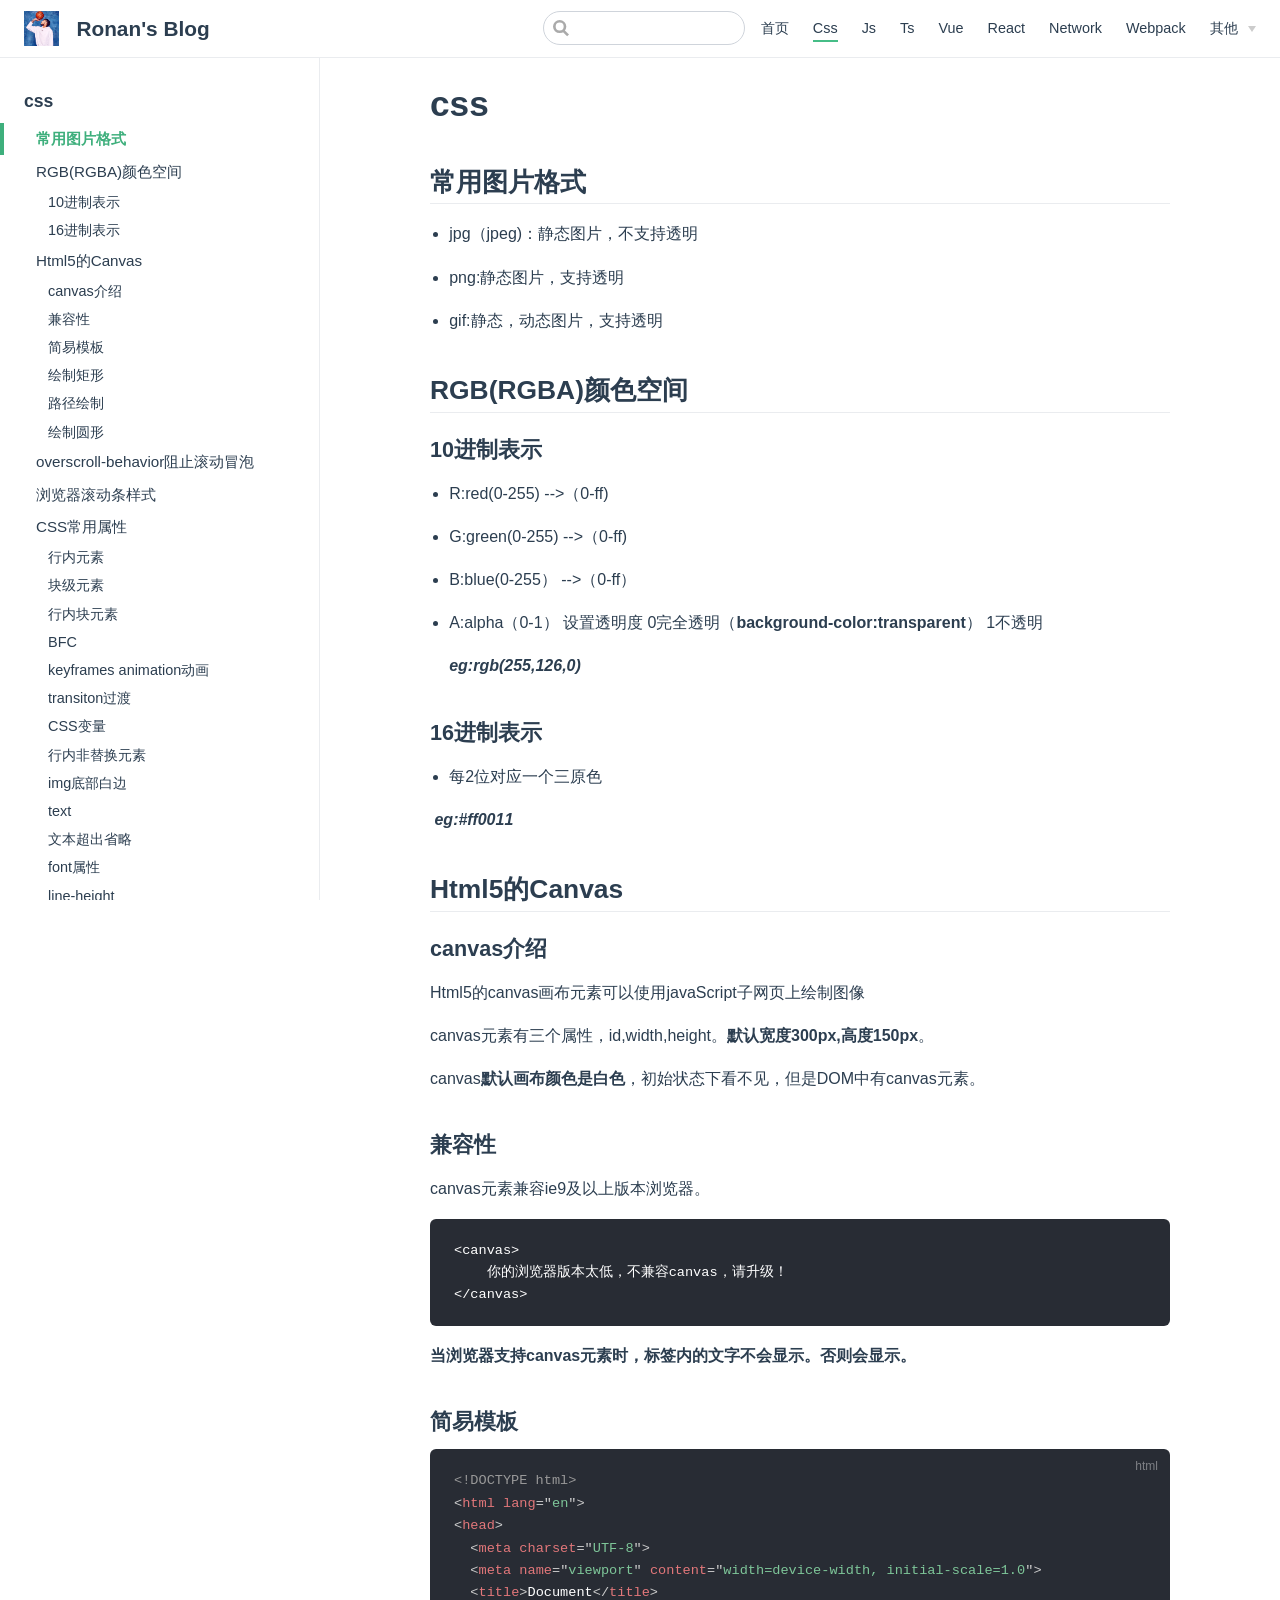
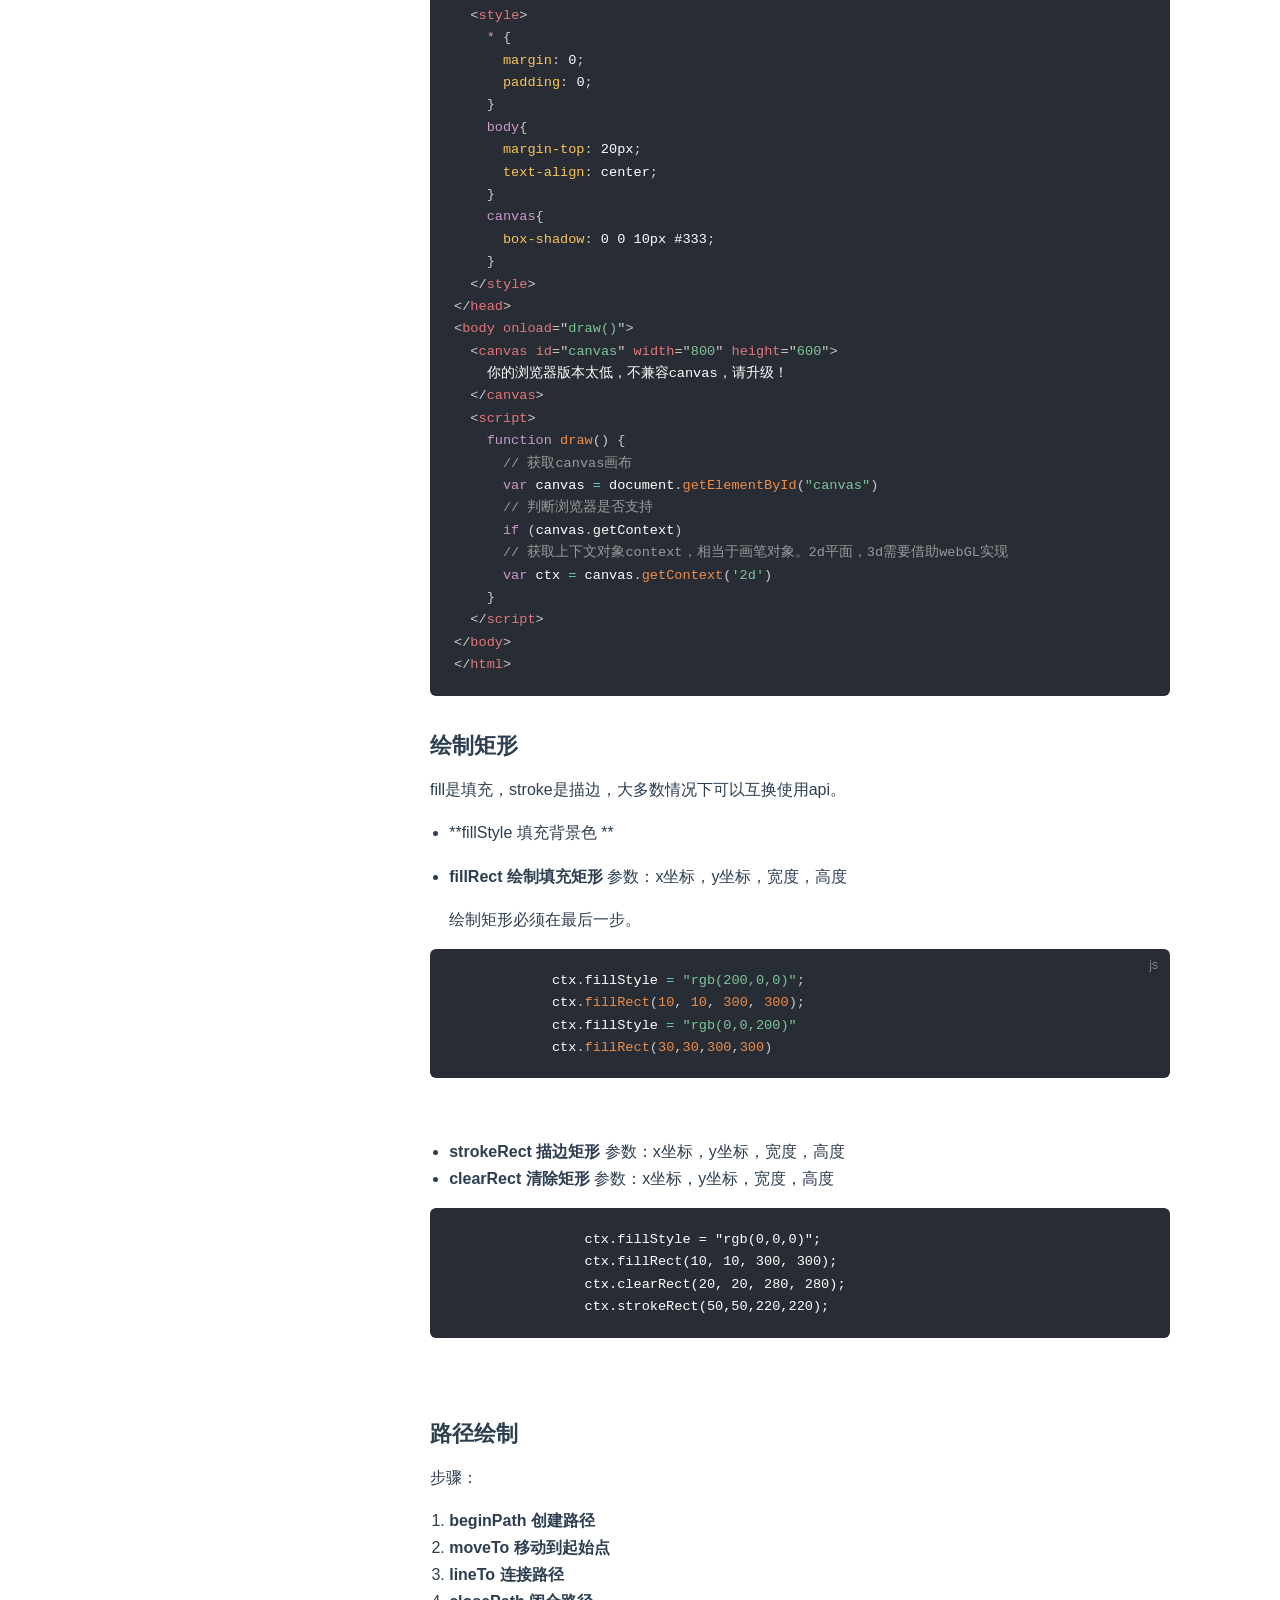
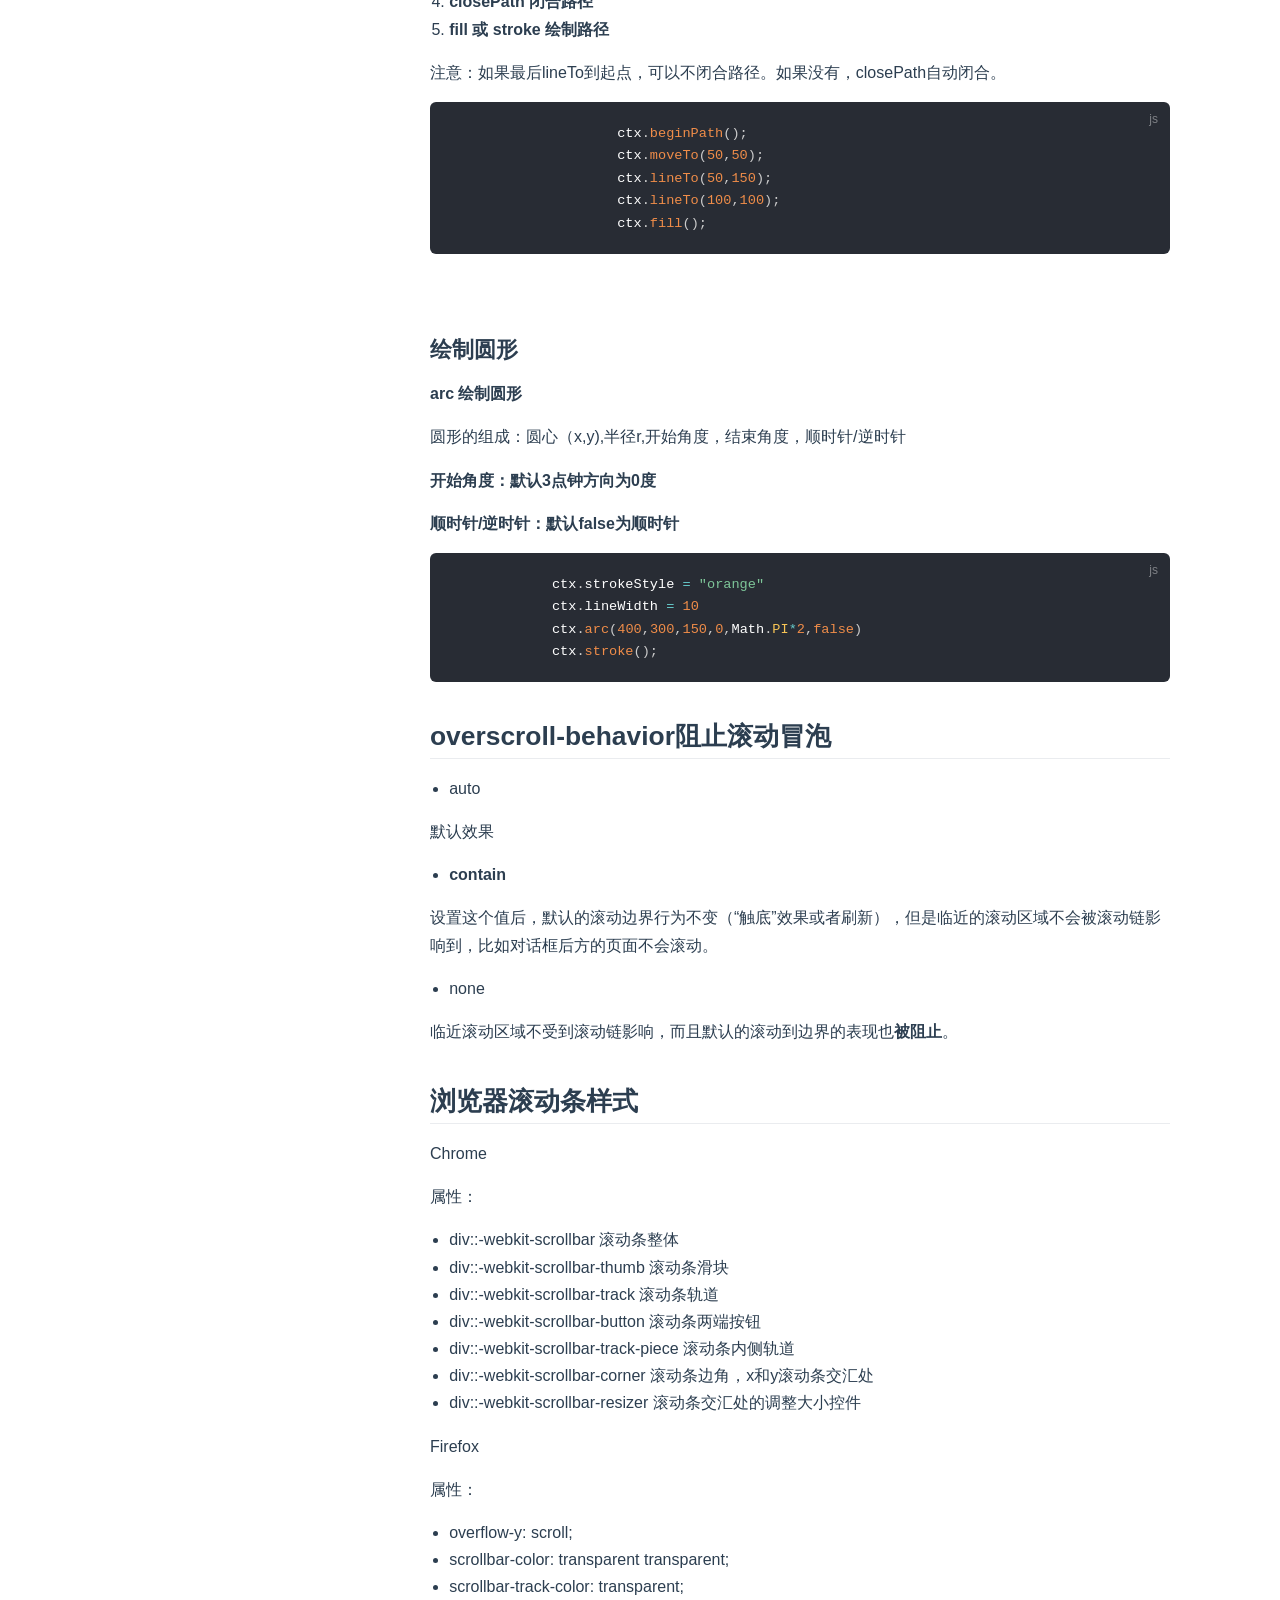
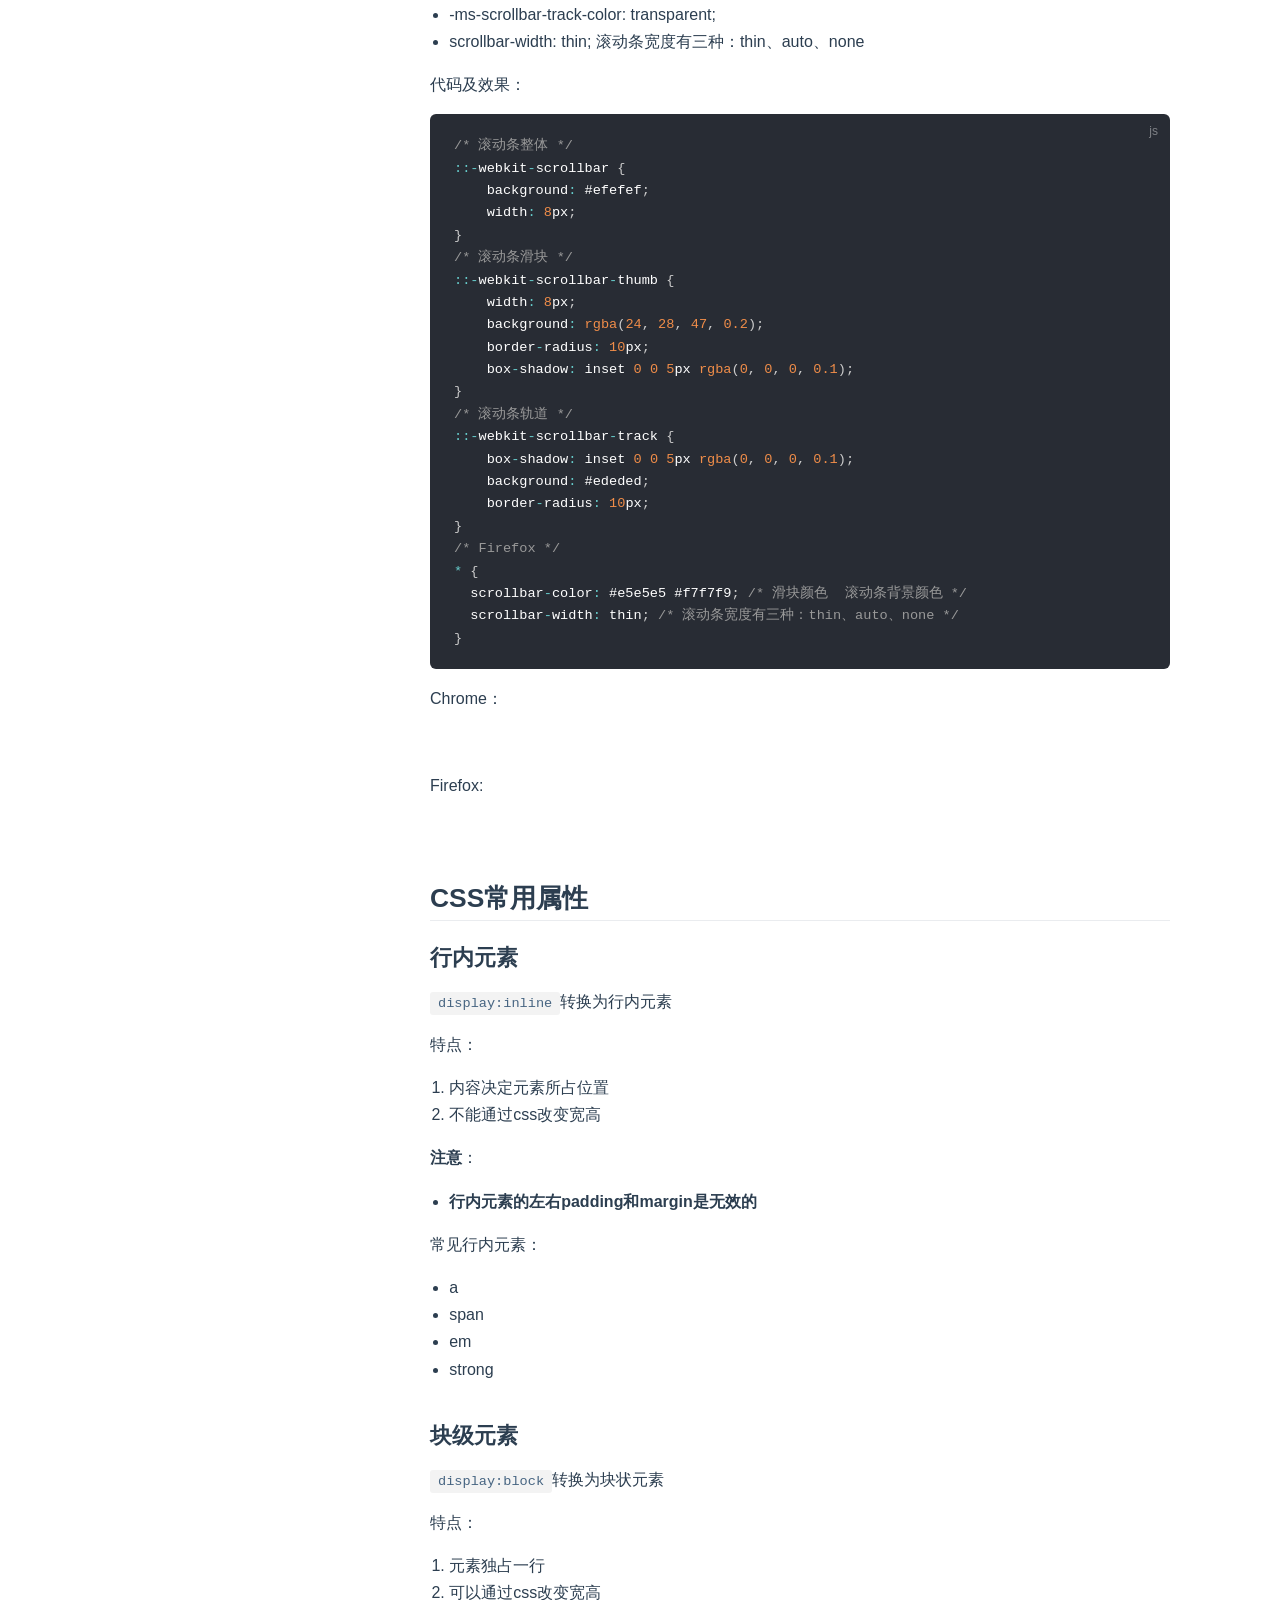
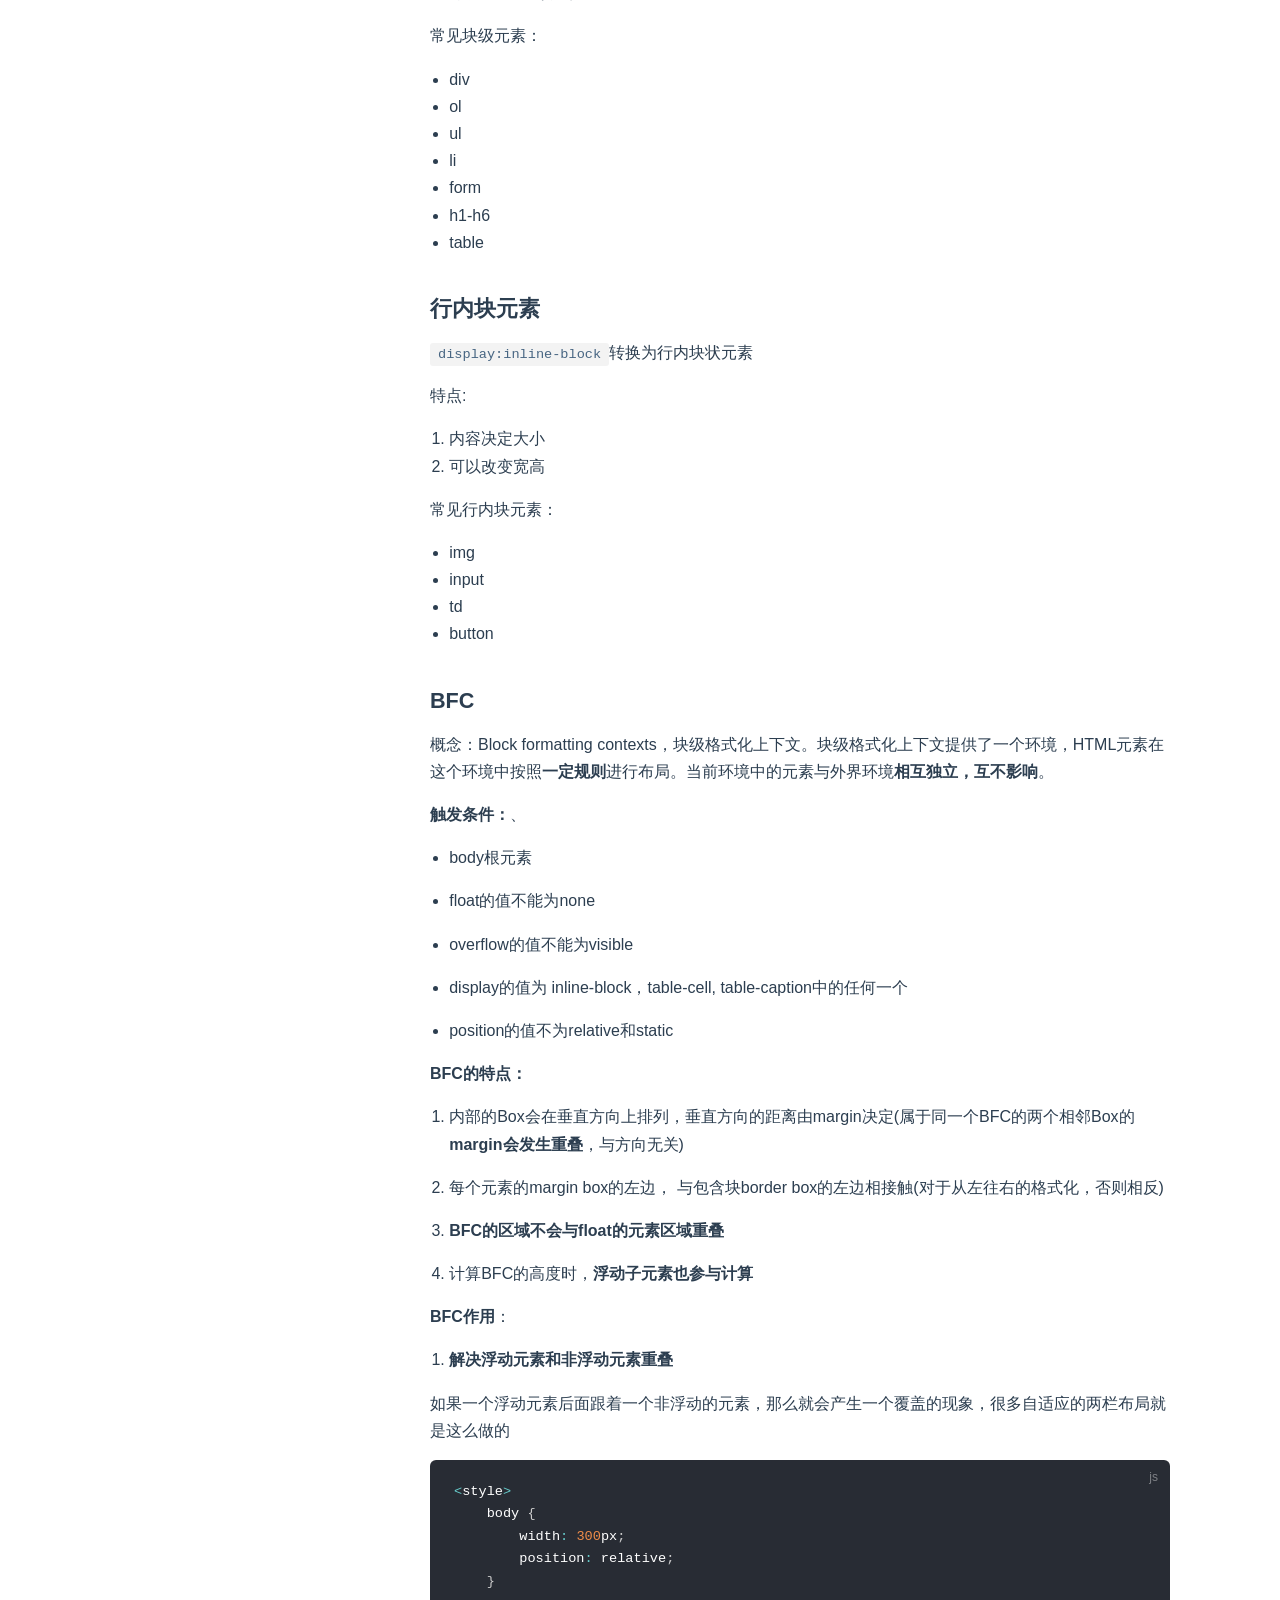
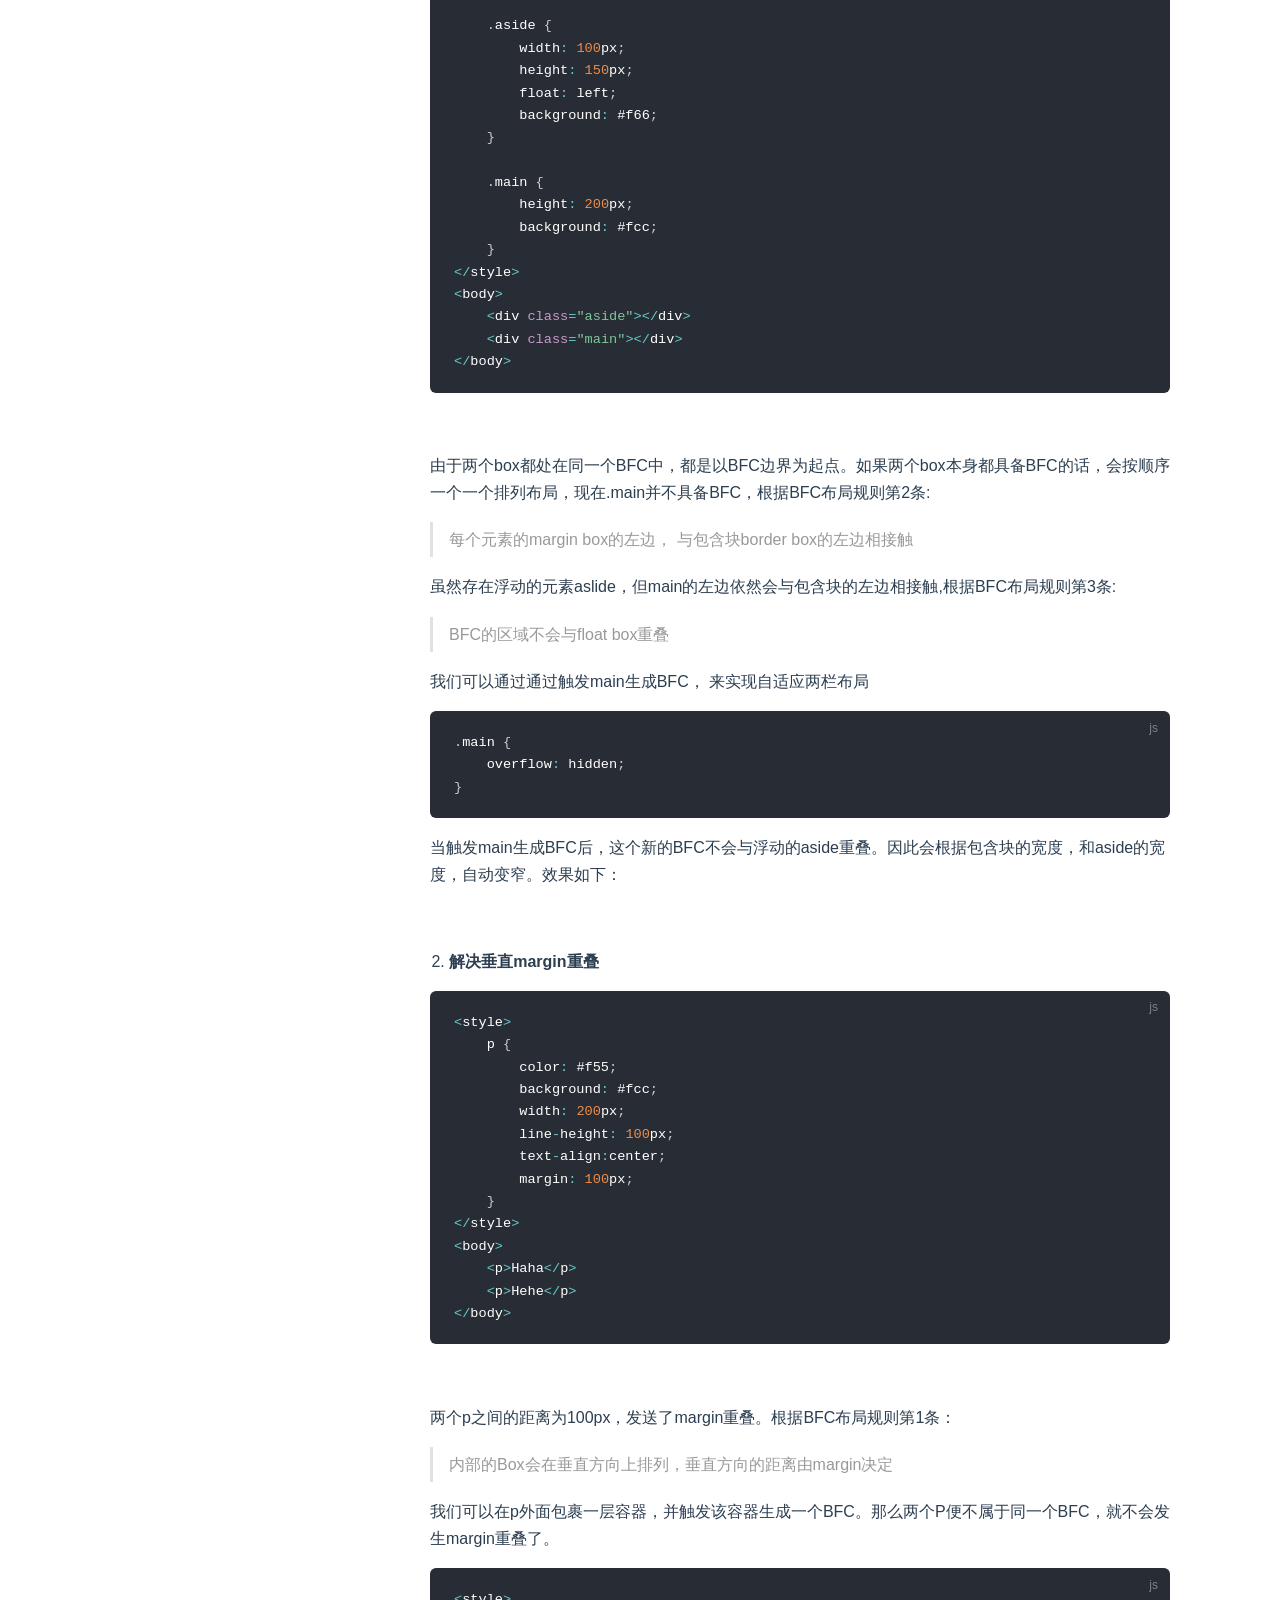
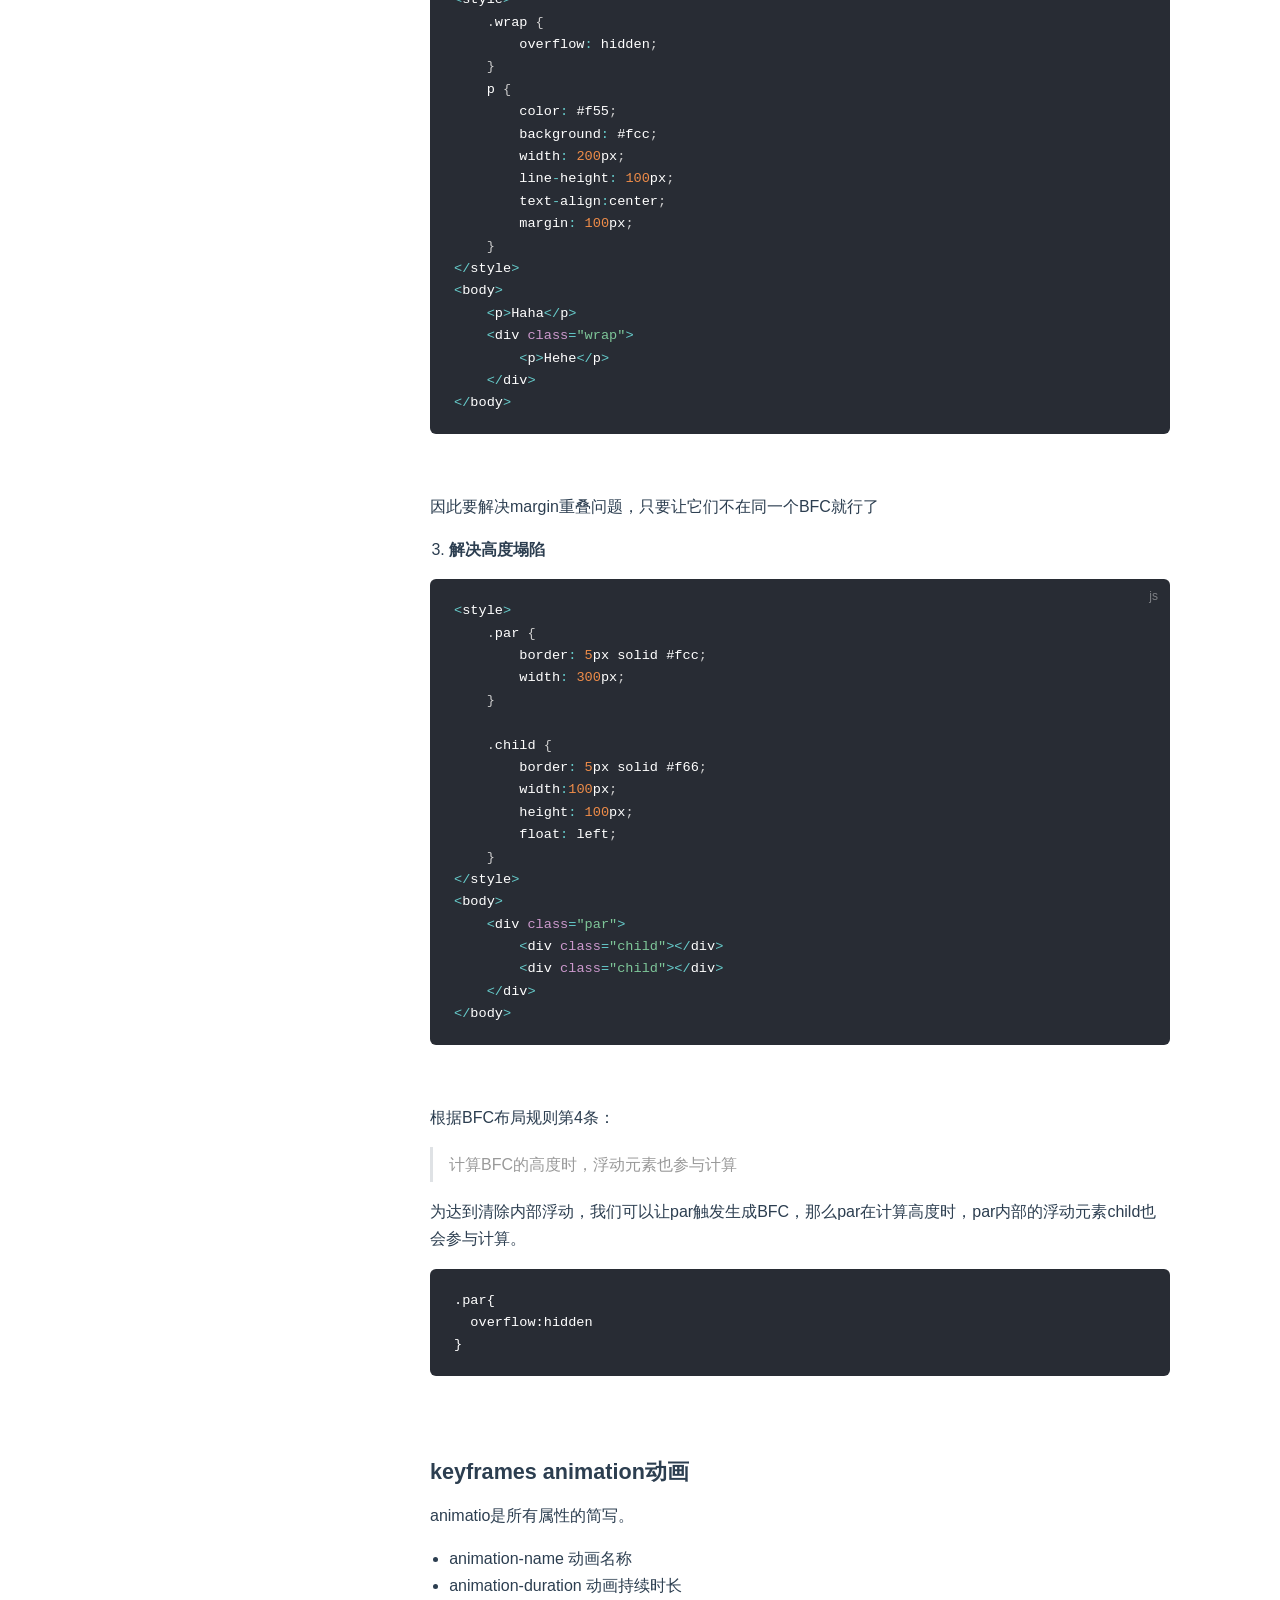
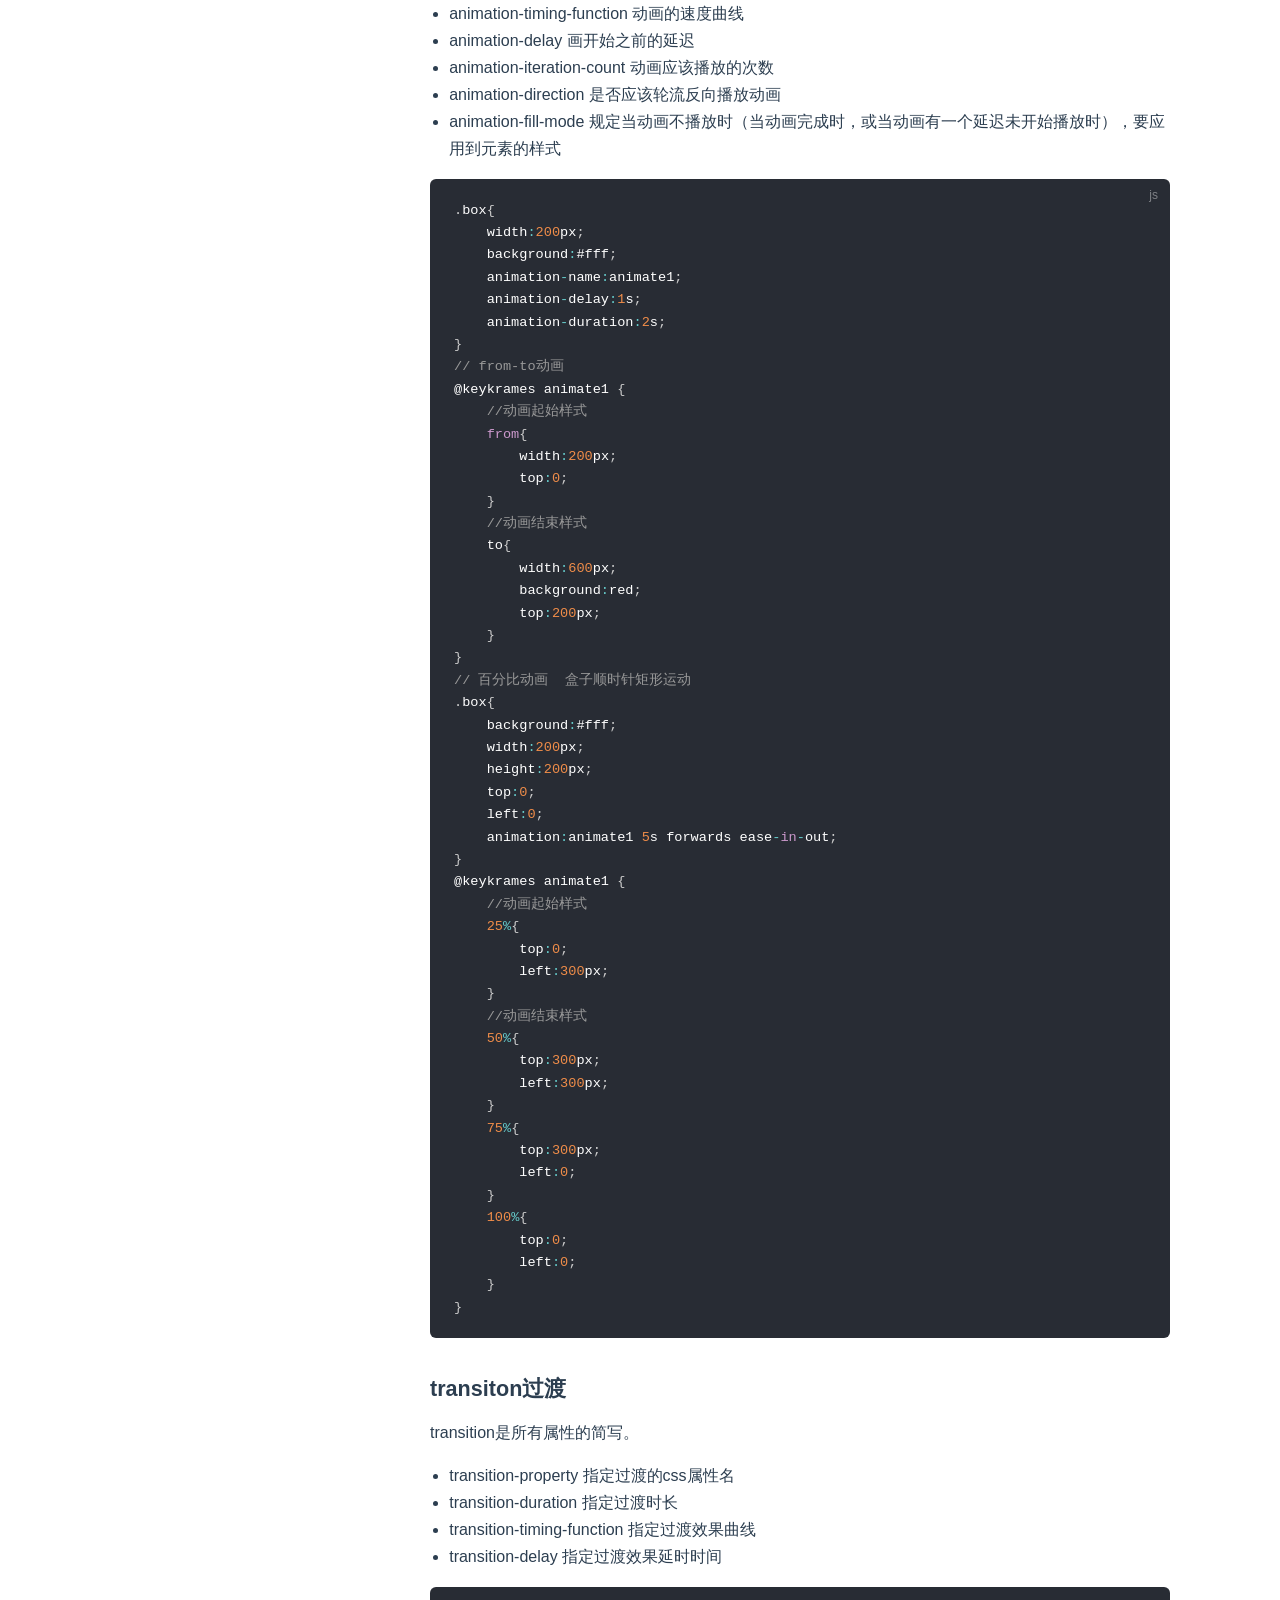
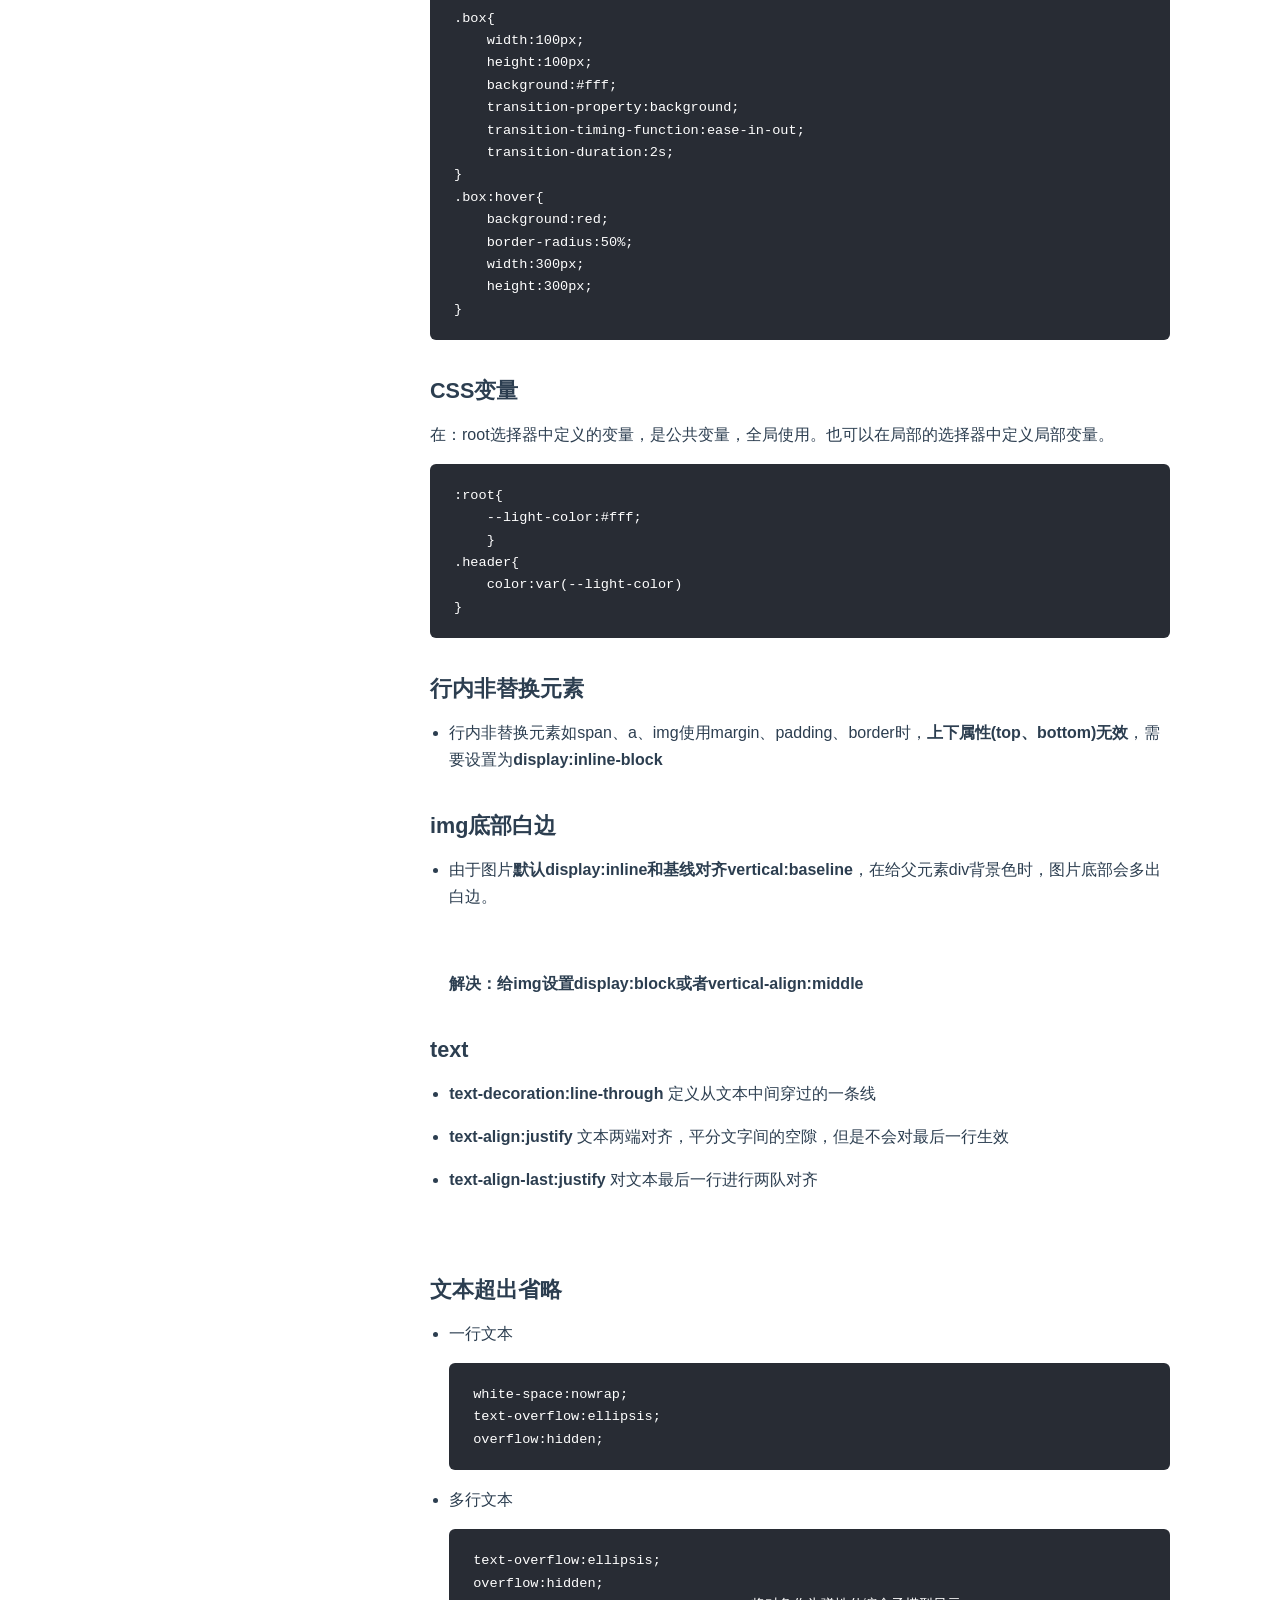
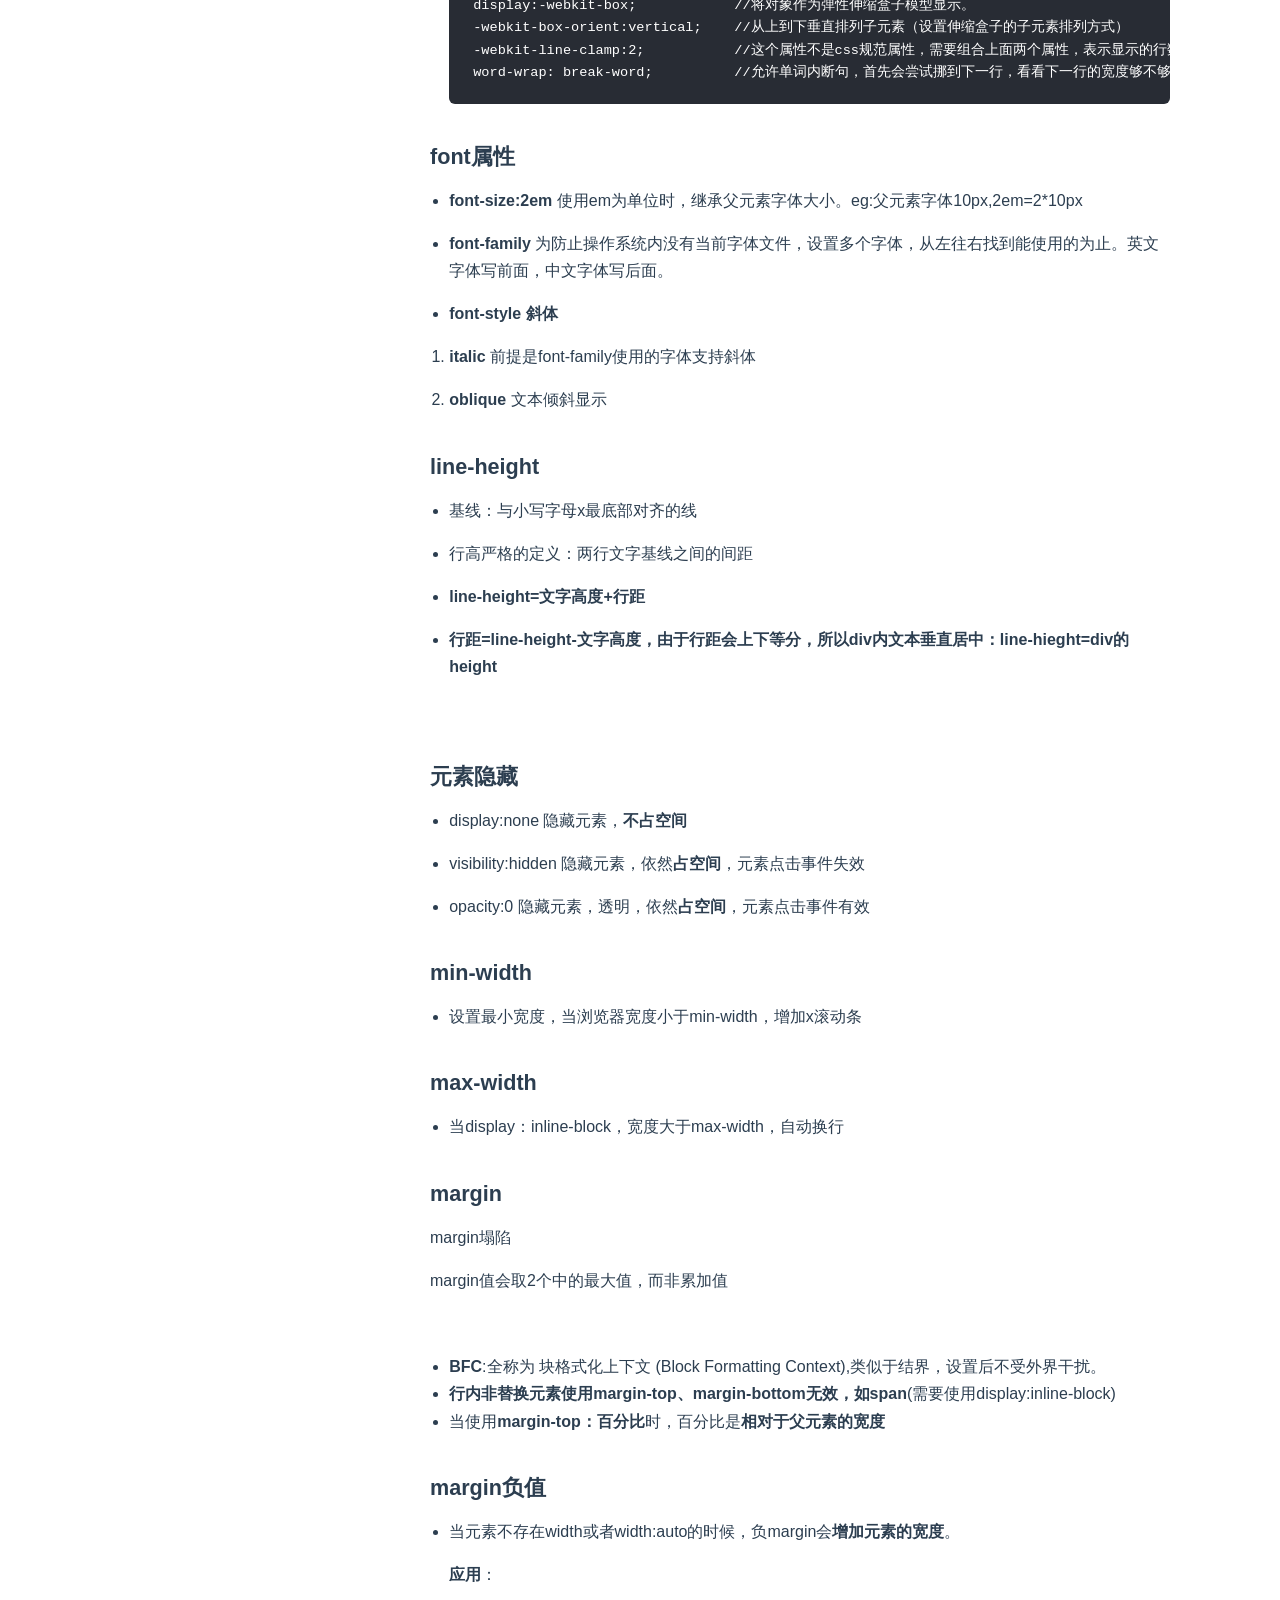
==== Css/index.html @ 51b01c8b "deploy" ====
<!DOCTYPE html>
<html lang="en-US">
  <head>
    <meta charset="utf-8">
    <meta name="viewport" content="width=device-width,initial-scale=1">
    <title>css | Ronan&#39;s Blog</title>
    <meta name="generator" content="VuePress 1.5.2">
    <link rel="icon" href="/avatar.jpg">
    <meta name="description" content="">
    <link rel="preload" href="/assets/css/0.styles.a8180985.css" as="style"><link rel="preload" href="/assets/js/app.61e04154.js" as="script"><link rel="preload" href="/assets/js/2.c0ca23a3.js" as="script"><link rel="preload" href="/assets/js/5.bf45e4a1.js" as="script"><link rel="prefetch" href="/assets/js/10.abaa7297.js"><link rel="prefetch" href="/assets/js/11.dd31f22d.js"><link rel="prefetch" href="/assets/js/12.03a104dc.js"><link rel="prefetch" href="/assets/js/13.3b860361.js"><link rel="prefetch" href="/assets/js/14.fcea7c2c.js"><link rel="prefetch" href="/assets/js/15.51737c03.js"><link rel="prefetch" href="/assets/js/16.ee637a3b.js"><link rel="prefetch" href="/assets/js/3.476a41df.js"><link rel="prefetch" href="/assets/js/4.3ad5e0e9.js"><link rel="prefetch" href="/assets/js/6.fd3f259b.js"><link rel="prefetch" href="/assets/js/7.fe137c3b.js"><link rel="prefetch" href="/assets/js/8.6c9aad32.js"><link rel="prefetch" href="/assets/js/9.7fed79a0.js">
    <link rel="stylesheet" href="/assets/css/0.styles.a8180985.css">
  </head>
  <body>
    <div id="app" data-server-rendered="true"><div class="theme-container"><header class="navbar"><div class="sidebar-button"><svg xmlns="http://www.w3.org/2000/svg" aria-hidden="true" role="img" viewBox="0 0 448 512" class="icon"><path fill="currentColor" d="M436 124H12c-6.627 0-12-5.373-12-12V80c0-6.627 5.373-12 12-12h424c6.627 0 12 5.373 12 12v32c0 6.627-5.373 12-12 12zm0 160H12c-6.627 0-12-5.373-12-12v-32c0-6.627 5.373-12 12-12h424c6.627 0 12 5.373 12 12v32c0 6.627-5.373 12-12 12zm0 160H12c-6.627 0-12-5.373-12-12v-32c0-6.627 5.373-12 12-12h424c6.627 0 12 5.373 12 12v32c0 6.627-5.373 12-12 12z"></path></svg></div> <a href="/" class="home-link router-link-active"><img src="/avatar.jpg" alt="Ronan's Blog" class="logo"> <span class="site-name can-hide">Ronan's Blog</span></a> <div class="links"><div class="search-box"><input aria-label="Search" autocomplete="off" spellcheck="false" value=""> <!----></div> <nav class="nav-links can-hide"><div class="nav-item"><a href="/" class="nav-link">
  首页
</a></div><div class="nav-item"><a href="/Css/" aria-current="page" class="nav-link router-link-exact-active router-link-active">
  Css
</a></div><div class="nav-item"><a href="/Js/" class="nav-link">
  Js
</a></div><div class="nav-item"><a href="/Ts/" class="nav-link">
  Ts
</a></div><div class="nav-item"><a href="/Vue/" class="nav-link">
  Vue
</a></div><div class="nav-item"><a href="/React/" class="nav-link">
  React
</a></div><div class="nav-item"><a href="/Network/" class="nav-link">
  Network
</a></div><div class="nav-item"><a href="/Webpack/" class="nav-link">
  Webpack
</a></div><div class="nav-item"><div class="dropdown-wrapper"><button type="button" aria-label="其他" class="dropdown-title"><span class="title">其他</span> <span class="arrow right"></span></button> <ul class="nav-dropdown" style="display:none;"><li class="dropdown-item"><!----> <a href="/Others/Git/" class="nav-link">
  Git
</a></li><li class="dropdown-item"><!----> <a href="/Others/Nginx/" class="nav-link">
  Nginx
</a></li><li class="dropdown-item"><!----> <a href="/Others/Algorithm/" class="nav-link">
  算法
</a></li><li class="dropdown-item"><!----> <a href="/Others/粤语/" class="nav-link">
  粤语
</a></li></ul></div></div> <!----></nav></div></header> <div class="sidebar-mask"></div> <aside class="sidebar"><nav class="nav-links"><div class="nav-item"><a href="/" class="nav-link">
  首页
</a></div><div class="nav-item"><a href="/Css/" aria-current="page" class="nav-link router-link-exact-active router-link-active">
  Css
</a></div><div class="nav-item"><a href="/Js/" class="nav-link">
  Js
</a></div><div class="nav-item"><a href="/Ts/" class="nav-link">
  Ts
</a></div><div class="nav-item"><a href="/Vue/" class="nav-link">
  Vue
</a></div><div class="nav-item"><a href="/React/" class="nav-link">
  React
</a></div><div class="nav-item"><a href="/Network/" class="nav-link">
  Network
</a></div><div class="nav-item"><a href="/Webpack/" class="nav-link">
  Webpack
</a></div><div class="nav-item"><div class="dropdown-wrapper"><button type="button" aria-label="其他" class="dropdown-title"><span class="title">其他</span> <span class="arrow right"></span></button> <ul class="nav-dropdown" style="display:none;"><li class="dropdown-item"><!----> <a href="/Others/Git/" class="nav-link">
  Git
</a></li><li class="dropdown-item"><!----> <a href="/Others/Nginx/" class="nav-link">
  Nginx
</a></li><li class="dropdown-item"><!----> <a href="/Others/Algorithm/" class="nav-link">
  算法
</a></li><li class="dropdown-item"><!----> <a href="/Others/粤语/" class="nav-link">
  粤语
</a></li></ul></div></div> <!----></nav>  <ul class="sidebar-links"><li><section class="sidebar-group depth-0"><p class="sidebar-heading open"><span>css</span> <!----></p> <ul class="sidebar-links sidebar-group-items"><li><a href="/Css/#常用图片格式" class="sidebar-link">常用图片格式</a><ul class="sidebar-sub-headers"></ul></li><li><a href="/Css/#rgb-rgba-颜色空间" class="sidebar-link">RGB(RGBA)颜色空间</a><ul class="sidebar-sub-headers"><li class="sidebar-sub-header"><a href="/Css/#_10进制表示" class="sidebar-link">10进制表示</a></li><li class="sidebar-sub-header"><a href="/Css/#_16进制表示" class="sidebar-link">16进制表示</a></li></ul></li><li><a href="/Css/#html5的canvas" class="sidebar-link">Html5的Canvas</a><ul class="sidebar-sub-headers"><li class="sidebar-sub-header"><a href="/Css/#canvas介绍" class="sidebar-link">canvas介绍</a></li><li class="sidebar-sub-header"><a href="/Css/#兼容性" class="sidebar-link">兼容性</a></li><li class="sidebar-sub-header"><a href="/Css/#简易模板" class="sidebar-link">简易模板</a></li><li class="sidebar-sub-header"><a href="/Css/#绘制矩形" class="sidebar-link">绘制矩形</a></li><li class="sidebar-sub-header"><a href="/Css/#路径绘制" class="sidebar-link">路径绘制</a></li><li class="sidebar-sub-header"><a href="/Css/#绘制圆形" class="sidebar-link">绘制圆形</a></li></ul></li><li><a href="/Css/#overscroll-behavior阻止滚动冒泡" class="sidebar-link">overscroll-behavior阻止滚动冒泡</a><ul class="sidebar-sub-headers"></ul></li><li><a href="/Css/#浏览器滚动条样式" class="sidebar-link">浏览器滚动条样式</a><ul class="sidebar-sub-headers"></ul></li><li><a href="/Css/#css常用属性" class="sidebar-link">CSS常用属性</a><ul class="sidebar-sub-headers"><li class="sidebar-sub-header"><a href="/Css/#行内元素" class="sidebar-link">行内元素</a></li><li class="sidebar-sub-header"><a href="/Css/#块级元素" class="sidebar-link">块级元素</a></li><li class="sidebar-sub-header"><a href="/Css/#行内块元素" class="sidebar-link">行内块元素</a></li><li class="sidebar-sub-header"><a href="/Css/#bfc" class="sidebar-link">BFC</a></li><li class="sidebar-sub-header"><a href="/Css/#keyframes-animation动画" class="sidebar-link">keyframes animation动画</a></li><li class="sidebar-sub-header"><a href="/Css/#transiton过渡" class="sidebar-link">transiton过渡</a></li><li class="sidebar-sub-header"><a href="/Css/#css变量" class="sidebar-link">CSS变量</a></li><li class="sidebar-sub-header"><a href="/Css/#行内非替换元素" class="sidebar-link">行内非替换元素</a></li><li class="sidebar-sub-header"><a href="/Css/#img底部白边" class="sidebar-link">img底部白边</a></li><li class="sidebar-sub-header"><a href="/Css/#text" class="sidebar-link">text</a></li><li class="sidebar-sub-header"><a href="/Css/#文本超出省略" class="sidebar-link">文本超出省略</a></li><li class="sidebar-sub-header"><a href="/Css/#font属性" class="sidebar-link">font属性</a></li><li class="sidebar-sub-header"><a href="/Css/#line-height" class="sidebar-link">line-height</a></li><li class="sidebar-sub-header"><a href="/Css/#元素隐藏" class="sidebar-link">元素隐藏</a></li><li class="sidebar-sub-header"><a href="/Css/#min-width" class="sidebar-link">min-width</a></li><li class="sidebar-sub-header"><a href="/Css/#max-width" class="sidebar-link">max-width</a></li><li class="sidebar-sub-header"><a href="/Css/#margin" class="sidebar-link">margin</a></li><li class="sidebar-sub-header"><a href="/Css/#margin负值" class="sidebar-link">margin负值</a></li><li class="sidebar-sub-header"><a href="/Css/#padding" class="sidebar-link">padding</a></li><li class="sidebar-sub-header"><a href="/Css/#border" class="sidebar-link">border</a></li><li class="sidebar-sub-header"><a href="/Css/#box-shadow" class="sidebar-link">box-shadow</a></li><li class="sidebar-sub-header"><a href="/Css/#box-sizing" class="sidebar-link">box-sizing</a></li><li class="sidebar-sub-header"><a href="/Css/#居中" class="sidebar-link">居中</a></li><li class="sidebar-sub-header"><a href="/Css/#background" class="sidebar-link">background</a></li><li class="sidebar-sub-header"><a href="/Css/#背景图和图片选择" class="sidebar-link">背景图和图片选择</a></li><li class="sidebar-sub-header"><a href="/Css/#position" class="sidebar-link">position</a></li><li class="sidebar-sub-header"><a href="/Css/#脱离标准流" class="sidebar-link">脱离标准流</a></li><li class="sidebar-sub-header"><a href="/Css/#float" class="sidebar-link">float</a></li><li class="sidebar-sub-header"><a href="/Css/#inline-block布局缺陷" class="sidebar-link">inline-block布局缺陷</a></li><li class="sidebar-sub-header"><a href="/Css/#浮动高度坍塌" class="sidebar-link">浮动高度坍塌</a></li><li class="sidebar-sub-header"><a href="/Css/#transform" class="sidebar-link">transform</a></li><li class="sidebar-sub-header"><a href="/Css/#文本超出省略-2" class="sidebar-link">文本超出省略</a></li><li class="sidebar-sub-header"><a href="/Css/#flex布局" class="sidebar-link">flex布局</a></li><li class="sidebar-sub-header"><a href="/Css/#flex布局中文本超出省略" class="sidebar-link">flex布局中文本超出省略</a></li><li class="sidebar-sub-header"><a href="/Css/#calc函数" class="sidebar-link">calc函数</a></li></ul></li><li><a href="/Css/#伪元素" class="sidebar-link">伪元素</a><ul class="sidebar-sub-headers"></ul></li><li><a href="/Css/#css选择器" class="sidebar-link">CSS选择器</a><ul class="sidebar-sub-headers"><li class="sidebar-sub-header"><a href="/Css/#后代选择器" class="sidebar-link">后代选择器</a></li><li class="sidebar-sub-header"><a href="/Css/#父子选择器" class="sidebar-link">父子选择器</a></li><li class="sidebar-sub-header"><a href="/Css/#相邻兄弟选择器" class="sidebar-link">相邻兄弟选择器</a></li><li class="sidebar-sub-header"><a href="/Css/#全体兄弟选择器" class="sidebar-link">全体兄弟选择器</a></li><li class="sidebar-sub-header"><a href="/Css/#交集选择器" class="sidebar-link">交集选择器</a></li><li class="sidebar-sub-header"><a href="/Css/#并集选择器" class="sidebar-link">并集选择器</a></li><li class="sidebar-sub-header"><a href="/Css/#伪类选择器" class="sidebar-link">伪类选择器</a></li><li class="sidebar-sub-header"><a href="/Css/#选择器优先级" class="sidebar-link">选择器优先级</a></li></ul></li><li><a href="/Css/#emmet语法" class="sidebar-link">Emmet语法</a><ul class="sidebar-sub-headers"><li class="sidebar-sub-header"><a href="/Css/#子元素" class="sidebar-link">子元素</a></li><li class="sidebar-sub-header"><a href="/Css/#兄弟元素" class="sidebar-link">兄弟元素</a></li><li class="sidebar-sub-header"><a href="/Css/#子和兄弟元素结合" class="sidebar-link">子和兄弟元素结合</a></li><li class="sidebar-sub-header"><a href="/Css/#属性-内容-数字" class="sidebar-link">属性 内容 数字</a></li><li class="sidebar-sub-header"><a href="/Css/#css写法" class="sidebar-link">CSS写法</a></li></ul></li><li><a href="/Css/#css预处理" class="sidebar-link">CSS预处理</a><ul class="sidebar-sub-headers"></ul></li><li><a href="/Css/#响应式布局" class="sidebar-link">响应式布局</a><ul class="sidebar-sub-headers"><li class="sidebar-sub-header"><a href="/Css/#移动端适配" class="sidebar-link">移动端适配</a></li></ul></li></ul></section></li></ul> </aside> <main class="page"> <div class="theme-default-content content__default"><h1 id="css"><a href="#css" class="header-anchor">#</a> css</h1> <h2 id="常用图片格式"><a href="#常用图片格式" class="header-anchor">#</a> 常用图片格式</h2> <ul><li><p>jpg（jpeg)：静态图片，不支持透明</p></li> <li><p>png:静态图片，支持透明</p></li> <li><p>gif:静态，动态图片，支持透明</p></li></ul> <h2 id="rgb-rgba-颜色空间"><a href="#rgb-rgba-颜色空间" class="header-anchor">#</a> RGB(RGBA)颜色空间</h2> <h3 id="_10进制表示"><a href="#_10进制表示" class="header-anchor">#</a> 10进制表示</h3> <ul><li><p>R:red(0-255) --&gt;（0-ff)</p></li> <li><p>G:green(0-255) --&gt;（0-ff)</p></li> <li><p>B:blue(0-255） --&gt;（0-ff）</p></li> <li><p>A:alpha（0-1） 设置透明度  0完全透明（<strong>background-color:transparent</strong>） 1不透明</p> <p><em><strong>eg:rgb(255,126,0)</strong></em></p></li></ul> <h3 id="_16进制表示"><a href="#_16进制表示" class="header-anchor">#</a> 16进制表示</h3> <ul><li>每2位对应一个三原色</li></ul> <p>​       <em><strong>eg:#ff0011</strong></em></p> <h2 id="html5的canvas"><a href="#html5的canvas" class="header-anchor">#</a> Html5的Canvas</h2> <h3 id="canvas介绍"><a href="#canvas介绍" class="header-anchor">#</a> canvas介绍</h3> <p>Html5的canvas画布元素可以使用javaScript子网页上绘制图像</p> <p>canvas元素有三个属性，id,width,height。<strong>默认宽度300px,高度150px</strong>。</p> <p>canvas<strong>默认画布颜色是白色</strong>，初始状态下看不见，但是DOM中有canvas元素。</p> <h3 id="兼容性"><a href="#兼容性" class="header-anchor">#</a> 兼容性</h3> <p>canvas元素兼容ie9及以上版本浏览器。</p> <div class="language- extra-class"><pre class="language-text"><code>&lt;canvas&gt;
	你的浏览器版本太低，不兼容canvas，请升级！
&lt;/canvas&gt;
</code></pre></div><p><strong>当浏览器支持canvas元素时，标签内的文字不会显示。否则会显示。</strong></p> <h3 id="简易模板"><a href="#简易模板" class="header-anchor">#</a> 简易模板</h3> <div class="language-html extra-class"><pre class="language-html"><code><span class="token doctype">&lt;!DOCTYPE html&gt;</span>
<span class="token tag"><span class="token tag"><span class="token punctuation">&lt;</span>html</span> <span class="token attr-name">lang</span><span class="token attr-value"><span class="token punctuation">=</span><span class="token punctuation">&quot;</span>en<span class="token punctuation">&quot;</span></span><span class="token punctuation">&gt;</span></span>
<span class="token tag"><span class="token tag"><span class="token punctuation">&lt;</span>head</span><span class="token punctuation">&gt;</span></span>
  <span class="token tag"><span class="token tag"><span class="token punctuation">&lt;</span>meta</span> <span class="token attr-name">charset</span><span class="token attr-value"><span class="token punctuation">=</span><span class="token punctuation">&quot;</span>UTF-8<span class="token punctuation">&quot;</span></span><span class="token punctuation">&gt;</span></span>
  <span class="token tag"><span class="token tag"><span class="token punctuation">&lt;</span>meta</span> <span class="token attr-name">name</span><span class="token attr-value"><span class="token punctuation">=</span><span class="token punctuation">&quot;</span>viewport<span class="token punctuation">&quot;</span></span> <span class="token attr-name">content</span><span class="token attr-value"><span class="token punctuation">=</span><span class="token punctuation">&quot;</span>width=device-width, initial-scale=1.0<span class="token punctuation">&quot;</span></span><span class="token punctuation">&gt;</span></span>
  <span class="token tag"><span class="token tag"><span class="token punctuation">&lt;</span>title</span><span class="token punctuation">&gt;</span></span>Document<span class="token tag"><span class="token tag"><span class="token punctuation">&lt;/</span>title</span><span class="token punctuation">&gt;</span></span>
  <span class="token tag"><span class="token tag"><span class="token punctuation">&lt;</span>style</span><span class="token punctuation">&gt;</span></span><span class="token style"><span class="token language-css">
    <span class="token selector">*</span> <span class="token punctuation">{</span>
      <span class="token property">margin</span><span class="token punctuation">:</span> 0<span class="token punctuation">;</span>
      <span class="token property">padding</span><span class="token punctuation">:</span> 0<span class="token punctuation">;</span>
    <span class="token punctuation">}</span>
    <span class="token selector">body</span><span class="token punctuation">{</span>
      <span class="token property">margin-top</span><span class="token punctuation">:</span> 20px<span class="token punctuation">;</span>
      <span class="token property">text-align</span><span class="token punctuation">:</span> center<span class="token punctuation">;</span>
    <span class="token punctuation">}</span>
    <span class="token selector">canvas</span><span class="token punctuation">{</span>
      <span class="token property">box-shadow</span><span class="token punctuation">:</span> 0 0 10px #333<span class="token punctuation">;</span>
    <span class="token punctuation">}</span>
  </span></span><span class="token tag"><span class="token tag"><span class="token punctuation">&lt;/</span>style</span><span class="token punctuation">&gt;</span></span>
<span class="token tag"><span class="token tag"><span class="token punctuation">&lt;/</span>head</span><span class="token punctuation">&gt;</span></span>
<span class="token tag"><span class="token tag"><span class="token punctuation">&lt;</span>body</span> <span class="token attr-name">onload</span><span class="token attr-value"><span class="token punctuation">=</span><span class="token punctuation">&quot;</span>draw()<span class="token punctuation">&quot;</span></span><span class="token punctuation">&gt;</span></span>
  <span class="token tag"><span class="token tag"><span class="token punctuation">&lt;</span>canvas</span> <span class="token attr-name">id</span><span class="token attr-value"><span class="token punctuation">=</span><span class="token punctuation">&quot;</span>canvas<span class="token punctuation">&quot;</span></span> <span class="token attr-name">width</span><span class="token attr-value"><span class="token punctuation">=</span><span class="token punctuation">&quot;</span>800<span class="token punctuation">&quot;</span></span> <span class="token attr-name">height</span><span class="token attr-value"><span class="token punctuation">=</span><span class="token punctuation">&quot;</span>600<span class="token punctuation">&quot;</span></span><span class="token punctuation">&gt;</span></span>
    你的浏览器版本太低，不兼容canvas，请升级！
  <span class="token tag"><span class="token tag"><span class="token punctuation">&lt;/</span>canvas</span><span class="token punctuation">&gt;</span></span>
  <span class="token tag"><span class="token tag"><span class="token punctuation">&lt;</span>script</span><span class="token punctuation">&gt;</span></span><span class="token script"><span class="token language-javascript">
    <span class="token keyword">function</span> <span class="token function">draw</span><span class="token punctuation">(</span><span class="token punctuation">)</span> <span class="token punctuation">{</span>
      <span class="token comment">// 获取canvas画布</span>
      <span class="token keyword">var</span> canvas <span class="token operator">=</span> document<span class="token punctuation">.</span><span class="token function">getElementById</span><span class="token punctuation">(</span><span class="token string">&quot;canvas&quot;</span><span class="token punctuation">)</span>
      <span class="token comment">// 判断浏览器是否支持</span>
      <span class="token keyword">if</span> <span class="token punctuation">(</span>canvas<span class="token punctuation">.</span>getContext<span class="token punctuation">)</span>
      <span class="token comment">// 获取上下文对象context，相当于画笔对象。2d平面，3d需要借助webGL实现</span>
      <span class="token keyword">var</span> ctx <span class="token operator">=</span> canvas<span class="token punctuation">.</span><span class="token function">getContext</span><span class="token punctuation">(</span><span class="token string">'2d'</span><span class="token punctuation">)</span>
    <span class="token punctuation">}</span>
  </span></span><span class="token tag"><span class="token tag"><span class="token punctuation">&lt;/</span>script</span><span class="token punctuation">&gt;</span></span>
<span class="token tag"><span class="token tag"><span class="token punctuation">&lt;/</span>body</span><span class="token punctuation">&gt;</span></span>
<span class="token tag"><span class="token tag"><span class="token punctuation">&lt;/</span>html</span><span class="token punctuation">&gt;</span></span>
</code></pre></div><h3 id="绘制矩形"><a href="#绘制矩形" class="header-anchor">#</a> 绘制矩形</h3> <p>fill是填充，stroke是描边，大多数情况下可以互换使用api。</p> <ul><li><p>**fillStyle	填充背景色  **</p></li> <li><p><strong>fillRect     绘制填充矩形</strong>   参数：x坐标，y坐标，宽度，高度</p> <p>绘制矩形必须在最后一步。</p></li></ul> <div class="language-javascript extra-class"><pre class="language-javascript"><code>			ctx<span class="token punctuation">.</span>fillStyle <span class="token operator">=</span> <span class="token string">&quot;rgb(200,0,0)&quot;</span><span class="token punctuation">;</span>
			ctx<span class="token punctuation">.</span><span class="token function">fillRect</span><span class="token punctuation">(</span><span class="token number">10</span><span class="token punctuation">,</span> <span class="token number">10</span><span class="token punctuation">,</span> <span class="token number">300</span><span class="token punctuation">,</span> <span class="token number">300</span><span class="token punctuation">)</span><span class="token punctuation">;</span>
			ctx<span class="token punctuation">.</span>fillStyle <span class="token operator">=</span> <span class="token string">&quot;rgb(0,0,200)&quot;</span>
			ctx<span class="token punctuation">.</span><span class="token function">fillRect</span><span class="token punctuation">(</span><span class="token number">30</span><span class="token punctuation">,</span><span class="token number">30</span><span class="token punctuation">,</span><span class="token number">300</span><span class="token punctuation">,</span><span class="token number">300</span><span class="token punctuation">)</span>
</code></pre></div><p><img src="https://cdn.jsdelivr.net/gh/rookiepjx/image-bed/img/Snipaste_2020-07-17_16-22-44.jpg" alt=""></p> <ul><li><strong>strokeRect  描边矩形</strong>    参数：x坐标，y坐标，宽度，高度</li> <li><strong>clearRect   清除矩形</strong>     参数：x坐标，y坐标，宽度，高度</li></ul> <div class="language- extra-class"><pre class="language-text"><code>				ctx.fillStyle = &quot;rgb(0,0,0)&quot;;
				ctx.fillRect(10, 10, 300, 300);
				ctx.clearRect(20, 20, 280, 280);
				ctx.strokeRect(50,50,220,220);
</code></pre></div><p><img src="https://cdn.jsdelivr.net/gh/rookiepjx/image-bed/img/Snipaste_2020-07-17_16-30-09.jpg" alt=""></p> <h3 id="路径绘制"><a href="#路径绘制" class="header-anchor">#</a> 路径绘制</h3> <p>步骤：</p> <ol><li><strong>beginPath 创建路径</strong></li> <li><strong>moveTo   移动到起始点</strong></li> <li><strong>lineTo    连接路径</strong></li> <li><strong>closePath   闭合路径</strong></li> <li><strong>fill   或   stroke   绘制路径</strong></li></ol> <p>注意：如果最后lineTo到起点，可以不闭合路径。如果没有，closePath自动闭合。</p> <div class="language-javascript extra-class"><pre class="language-javascript"><code>					ctx<span class="token punctuation">.</span><span class="token function">beginPath</span><span class="token punctuation">(</span><span class="token punctuation">)</span><span class="token punctuation">;</span>
					ctx<span class="token punctuation">.</span><span class="token function">moveTo</span><span class="token punctuation">(</span><span class="token number">50</span><span class="token punctuation">,</span><span class="token number">50</span><span class="token punctuation">)</span><span class="token punctuation">;</span>
					ctx<span class="token punctuation">.</span><span class="token function">lineTo</span><span class="token punctuation">(</span><span class="token number">50</span><span class="token punctuation">,</span><span class="token number">150</span><span class="token punctuation">)</span><span class="token punctuation">;</span>
					ctx<span class="token punctuation">.</span><span class="token function">lineTo</span><span class="token punctuation">(</span><span class="token number">100</span><span class="token punctuation">,</span><span class="token number">100</span><span class="token punctuation">)</span><span class="token punctuation">;</span>
					ctx<span class="token punctuation">.</span><span class="token function">fill</span><span class="token punctuation">(</span><span class="token punctuation">)</span><span class="token punctuation">;</span>
</code></pre></div><p><img src="https://cdn.jsdelivr.net/gh/rookiepjx/image-bed/img/Snipaste_2020-07-17_16-49-09.jpg" alt=""></p> <h3 id="绘制圆形"><a href="#绘制圆形" class="header-anchor">#</a> 绘制圆形</h3> <p><strong>arc  绘制圆形</strong></p> <p>圆形的组成：圆心（x,y),半径r,开始角度，结束角度，顺时针/逆时针</p> <p><strong>开始角度：默认3点钟方向为0度</strong></p> <p><strong>顺时针/逆时针：默认false为顺时针</strong></p> <div class="language-javascript extra-class"><pre class="language-javascript"><code>			ctx<span class="token punctuation">.</span>strokeStyle <span class="token operator">=</span> <span class="token string">&quot;orange&quot;</span>
			ctx<span class="token punctuation">.</span>lineWidth <span class="token operator">=</span> <span class="token number">10</span>
			ctx<span class="token punctuation">.</span><span class="token function">arc</span><span class="token punctuation">(</span><span class="token number">400</span><span class="token punctuation">,</span><span class="token number">300</span><span class="token punctuation">,</span><span class="token number">150</span><span class="token punctuation">,</span><span class="token number">0</span><span class="token punctuation">,</span>Math<span class="token punctuation">.</span><span class="token constant">PI</span><span class="token operator">*</span><span class="token number">2</span><span class="token punctuation">,</span><span class="token boolean">false</span><span class="token punctuation">)</span>
			ctx<span class="token punctuation">.</span><span class="token function">stroke</span><span class="token punctuation">(</span><span class="token punctuation">)</span><span class="token punctuation">;</span>
</code></pre></div><h2 id="overscroll-behavior阻止滚动冒泡"><a href="#overscroll-behavior阻止滚动冒泡" class="header-anchor">#</a> overscroll-behavior阻止滚动冒泡</h2> <ul><li>auto</li></ul> <p>默认效果</p> <ul><li><strong>contain</strong></li></ul> <p>设置这个值后，默认的滚动边界行为不变（“触底”效果或者刷新），但是临近的滚动区域不会被滚动链影响到，比如对话框后方的页面不会滚动。</p> <ul><li>none</li></ul> <p>临近滚动区域不受到滚动链影响，而且默认的滚动到边界的表现也<strong>被阻止</strong>。</p> <h2 id="浏览器滚动条样式"><a href="#浏览器滚动条样式" class="header-anchor">#</a> 浏览器滚动条样式</h2> <p>Chrome</p> <p>属性：</p> <ul><li>div::-webkit-scrollbar	滚动条整体</li> <li>div::-webkit-scrollbar-thumb    滚动条滑块</li> <li>div::-webkit-scrollbar-track    滚动条轨道</li> <li>div::-webkit-scrollbar-button    滚动条两端按钮</li> <li>div::-webkit-scrollbar-track-piece    滚动条内侧轨道</li> <li>div::-webkit-scrollbar-corner     滚动条边角，x和y滚动条交汇处</li> <li>div::-webkit-scrollbar-resizer   滚动条交汇处的调整大小控件</li></ul> <p>Firefox</p> <p>属性：</p> <ul><li>overflow-y: scroll;</li> <li>scrollbar-color: transparent transparent;</li> <li>scrollbar-track-color: transparent;</li> <li>-ms-scrollbar-track-color: transparent;</li> <li>scrollbar-width: thin;   滚动条宽度有三种：thin、auto、none</li></ul> <p>代码及效果：</p> <div class="language-javascript extra-class"><pre class="language-javascript"><code><span class="token comment">/* 滚动条整体 */</span>
<span class="token operator">:</span><span class="token operator">:</span><span class="token operator">-</span>webkit<span class="token operator">-</span>scrollbar <span class="token punctuation">{</span>
	background<span class="token operator">:</span> #efefef<span class="token punctuation">;</span>
	width<span class="token operator">:</span> <span class="token number">8</span>px<span class="token punctuation">;</span>
<span class="token punctuation">}</span>
<span class="token comment">/* 滚动条滑块 */</span>
<span class="token operator">:</span><span class="token operator">:</span><span class="token operator">-</span>webkit<span class="token operator">-</span>scrollbar<span class="token operator">-</span>thumb <span class="token punctuation">{</span>
	width<span class="token operator">:</span> <span class="token number">8</span>px<span class="token punctuation">;</span>
	background<span class="token operator">:</span> <span class="token function">rgba</span><span class="token punctuation">(</span><span class="token number">24</span><span class="token punctuation">,</span> <span class="token number">28</span><span class="token punctuation">,</span> <span class="token number">47</span><span class="token punctuation">,</span> <span class="token number">0.2</span><span class="token punctuation">)</span><span class="token punctuation">;</span>
	border<span class="token operator">-</span>radius<span class="token operator">:</span> <span class="token number">10</span>px<span class="token punctuation">;</span>
	box<span class="token operator">-</span>shadow<span class="token operator">:</span> inset <span class="token number">0</span> <span class="token number">0</span> <span class="token number">5</span>px <span class="token function">rgba</span><span class="token punctuation">(</span><span class="token number">0</span><span class="token punctuation">,</span> <span class="token number">0</span><span class="token punctuation">,</span> <span class="token number">0</span><span class="token punctuation">,</span> <span class="token number">0.1</span><span class="token punctuation">)</span><span class="token punctuation">;</span>
<span class="token punctuation">}</span>
<span class="token comment">/* 滚动条轨道 */</span>
<span class="token operator">:</span><span class="token operator">:</span><span class="token operator">-</span>webkit<span class="token operator">-</span>scrollbar<span class="token operator">-</span>track <span class="token punctuation">{</span>
	box<span class="token operator">-</span>shadow<span class="token operator">:</span> inset <span class="token number">0</span> <span class="token number">0</span> <span class="token number">5</span>px <span class="token function">rgba</span><span class="token punctuation">(</span><span class="token number">0</span><span class="token punctuation">,</span> <span class="token number">0</span><span class="token punctuation">,</span> <span class="token number">0</span><span class="token punctuation">,</span> <span class="token number">0.1</span><span class="token punctuation">)</span><span class="token punctuation">;</span>
	background<span class="token operator">:</span> #ededed<span class="token punctuation">;</span>
	border<span class="token operator">-</span>radius<span class="token operator">:</span> <span class="token number">10</span>px<span class="token punctuation">;</span>
<span class="token punctuation">}</span>
<span class="token comment">/* Firefox */</span>
<span class="token operator">*</span> <span class="token punctuation">{</span>
  scrollbar<span class="token operator">-</span>color<span class="token operator">:</span> #e5e5e5 #f7f7f9<span class="token punctuation">;</span> <span class="token comment">/* 滑块颜色  滚动条背景颜色 */</span>
  scrollbar<span class="token operator">-</span>width<span class="token operator">:</span> thin<span class="token punctuation">;</span> <span class="token comment">/* 滚动条宽度有三种：thin、auto、none */</span>
<span class="token punctuation">}</span>
</code></pre></div><p>Chrome：</p> <p><img src="https://cdn.jsdelivr.net/gh/rookiepjx/image-bed/img/Snipaste_2020-12-12_17-16-25.jpg" alt=""></p> <p>Firefox:</p> <p><img src="https://cdn.jsdelivr.net/gh/rookiepjx/image-bed/img/Snipaste_2020-12-12_17-16-40.jpg" alt=""></p> <h2 id="css常用属性"><a href="#css常用属性" class="header-anchor">#</a> CSS常用属性</h2> <h3 id="行内元素"><a href="#行内元素" class="header-anchor">#</a> 行内元素</h3> <p><code>display:inline</code>转换为行内元素</p> <p>特点：</p> <ol><li>内容决定元素所占位置</li> <li>不能通过css改变宽高</li></ol> <p><strong>注意</strong>：</p> <ul><li><strong>行内元素的左右padding和margin是无效的</strong></li></ul> <p>常见行内元素：</p> <ul><li>a</li> <li>span</li> <li>em</li> <li>strong</li></ul> <h3 id="块级元素"><a href="#块级元素" class="header-anchor">#</a> 块级元素</h3> <p><code>display:block</code>转换为块状元素</p> <p>特点：</p> <ol><li>元素独占一行</li> <li>可以通过css改变宽高</li></ol> <p>常见块级元素：</p> <ul><li>div</li> <li>ol</li> <li>ul</li> <li>li</li> <li>form</li> <li>h1-h6</li> <li>table</li></ul> <h3 id="行内块元素"><a href="#行内块元素" class="header-anchor">#</a> 行内块元素</h3> <p><code>display:inline-block</code>转换为行内块状元素</p> <p>特点:</p> <ol><li>内容决定大小</li> <li>可以改变宽高</li></ol> <p>常见行内块元素：</p> <ul><li>img</li> <li>input</li> <li>td</li> <li>button</li></ul> <h3 id="bfc"><a href="#bfc" class="header-anchor">#</a> BFC</h3> <p>概念：Block formatting contexts，块级格式化上下文。块级格式化上下文提供了一个环境，HTML元素在这个环境中按照<strong>一定规则</strong>进行布局。当前环境中的元素与外界环境<strong>相互独立，互不影响</strong>。</p> <p><strong>触发条件：</strong>、</p> <ul><li><p>body根元素</p></li> <li><p>float的值不能为none</p></li> <li><p>overflow的值不能为visible</p></li> <li><p>display的值为 inline-block，table-cell, table-caption中的任何一个</p></li> <li><p>position的值不为relative和static</p></li></ul> <p><strong>BFC的特点：</strong></p> <ol><li><p>内部的Box会在垂直方向上排列，垂直方向的距离由margin决定(属于同一个BFC的两个相邻Box的<strong>margin会发生重叠</strong>，与方向无关)</p></li> <li><p>每个元素的margin box的左边， 与包含块border box的左边相接触(对于从左往右的格式化，否则相反)</p></li> <li><p><strong>BFC的区域不会与float的元素区域重叠</strong></p></li> <li><p>计算BFC的高度时，<strong>浮动子元素也参与计算</strong></p></li></ol> <p><strong>BFC作用</strong>：</p> <ol><li><strong>解决浮动元素和非浮动元素重叠</strong></li></ol> <p>如果一个浮动元素后面跟着一个非浮动的元素，那么就会产生一个覆盖的现象，很多自适应的两栏布局就是这么做的</p> <div class="language-javascript extra-class"><pre class="language-javascript"><code><span class="token operator">&lt;</span>style<span class="token operator">&gt;</span>
    body <span class="token punctuation">{</span>
        width<span class="token operator">:</span> <span class="token number">300</span>px<span class="token punctuation">;</span>
        position<span class="token operator">:</span> relative<span class="token punctuation">;</span>
    <span class="token punctuation">}</span>

    <span class="token punctuation">.</span>aside <span class="token punctuation">{</span>
        width<span class="token operator">:</span> <span class="token number">100</span>px<span class="token punctuation">;</span>
        height<span class="token operator">:</span> <span class="token number">150</span>px<span class="token punctuation">;</span>
        float<span class="token operator">:</span> left<span class="token punctuation">;</span>
        background<span class="token operator">:</span> #f66<span class="token punctuation">;</span>
    <span class="token punctuation">}</span>

    <span class="token punctuation">.</span>main <span class="token punctuation">{</span>
        height<span class="token operator">:</span> <span class="token number">200</span>px<span class="token punctuation">;</span>
        background<span class="token operator">:</span> #fcc<span class="token punctuation">;</span>
    <span class="token punctuation">}</span>
<span class="token operator">&lt;</span><span class="token operator">/</span>style<span class="token operator">&gt;</span>
<span class="token operator">&lt;</span>body<span class="token operator">&gt;</span>
    <span class="token operator">&lt;</span>div <span class="token keyword">class</span><span class="token operator">=</span><span class="token string">&quot;aside&quot;</span><span class="token operator">&gt;</span><span class="token operator">&lt;</span><span class="token operator">/</span>div<span class="token operator">&gt;</span>
    <span class="token operator">&lt;</span>div <span class="token keyword">class</span><span class="token operator">=</span><span class="token string">&quot;main&quot;</span><span class="token operator">&gt;</span><span class="token operator">&lt;</span><span class="token operator">/</span>div<span class="token operator">&gt;</span>
<span class="token operator">&lt;</span><span class="token operator">/</span>body<span class="token operator">&gt;</span>
</code></pre></div><p><img src="https://cdn.jsdelivr.net/gh/rookiepjx/image-bed/img/Snipaste_2020-08-14_12-05-13.jpg" alt=""></p> <p>由于两个box都处在同一个BFC中，都是以BFC边界为起点。如果两个box本身都具备BFC的话，会按顺序一个一个排列布局，现在.main并不具备BFC，根据BFC布局规则第2条:</p> <blockquote><p>每个元素的margin box的左边， 与包含块border box的左边相接触</p></blockquote> <p>虽然存在浮动的元素aslide，但main的左边依然会与包含块的左边相接触,根据BFC布局规则第3条:</p> <blockquote><p>BFC的区域不会与float box重叠</p></blockquote> <p>我们可以通过通过触发main生成BFC， 来实现自适应两栏布局</p> <div class="language-javascript extra-class"><pre class="language-javascript"><code><span class="token punctuation">.</span>main <span class="token punctuation">{</span>
    overflow<span class="token operator">:</span> hidden<span class="token punctuation">;</span>
<span class="token punctuation">}</span>
</code></pre></div><p>当触发main生成BFC后，这个新的BFC不会与浮动的aside重叠。因此会根据包含块的宽度，和aside的宽度，自动变窄。效果如下：</p> <p><img src="https://cdn.jsdelivr.net/gh/rookiepjx/image-bed/img/Snipaste_2020-08-14_12-05-22.jpg" alt=""></p> <ol start="2"><li><strong>解决垂直margin重叠</strong></li></ol> <div class="language-javascript extra-class"><pre class="language-javascript"><code><span class="token operator">&lt;</span>style<span class="token operator">&gt;</span>
    p <span class="token punctuation">{</span>
        color<span class="token operator">:</span> #f55<span class="token punctuation">;</span>
        background<span class="token operator">:</span> #fcc<span class="token punctuation">;</span>
        width<span class="token operator">:</span> <span class="token number">200</span>px<span class="token punctuation">;</span>
        line<span class="token operator">-</span>height<span class="token operator">:</span> <span class="token number">100</span>px<span class="token punctuation">;</span>
        text<span class="token operator">-</span>align<span class="token operator">:</span>center<span class="token punctuation">;</span>
        margin<span class="token operator">:</span> <span class="token number">100</span>px<span class="token punctuation">;</span>
    <span class="token punctuation">}</span>
<span class="token operator">&lt;</span><span class="token operator">/</span>style<span class="token operator">&gt;</span>
<span class="token operator">&lt;</span>body<span class="token operator">&gt;</span>
    <span class="token operator">&lt;</span>p<span class="token operator">&gt;</span>Haha<span class="token operator">&lt;</span><span class="token operator">/</span>p<span class="token operator">&gt;</span>
    <span class="token operator">&lt;</span>p<span class="token operator">&gt;</span>Hehe<span class="token operator">&lt;</span><span class="token operator">/</span>p<span class="token operator">&gt;</span>
<span class="token operator">&lt;</span><span class="token operator">/</span>body<span class="token operator">&gt;</span>
</code></pre></div><p><img src="https://cdn.jsdelivr.net/gh/rookiepjx/image-bed/img/Snipaste_2020-08-14_12-10-54.jpg" alt=""></p> <p>两个p之间的距离为100px，发送了margin重叠。根据BFC布局规则第1条：</p> <blockquote><p>内部的Box会在垂直方向上排列，垂直方向的距离由margin决定</p></blockquote> <p>我们可以在p外面包裹一层容器，并触发该容器生成一个BFC。那么两个P便不属于同一个BFC，就不会发生margin重叠了。</p> <div class="language-javascript extra-class"><pre class="language-javascript"><code><span class="token operator">&lt;</span>style<span class="token operator">&gt;</span>
    <span class="token punctuation">.</span>wrap <span class="token punctuation">{</span>
        overflow<span class="token operator">:</span> hidden<span class="token punctuation">;</span>
    <span class="token punctuation">}</span>
    p <span class="token punctuation">{</span>
        color<span class="token operator">:</span> #f55<span class="token punctuation">;</span>
        background<span class="token operator">:</span> #fcc<span class="token punctuation">;</span>
        width<span class="token operator">:</span> <span class="token number">200</span>px<span class="token punctuation">;</span>
        line<span class="token operator">-</span>height<span class="token operator">:</span> <span class="token number">100</span>px<span class="token punctuation">;</span>
        text<span class="token operator">-</span>align<span class="token operator">:</span>center<span class="token punctuation">;</span>
        margin<span class="token operator">:</span> <span class="token number">100</span>px<span class="token punctuation">;</span>
    <span class="token punctuation">}</span>
<span class="token operator">&lt;</span><span class="token operator">/</span>style<span class="token operator">&gt;</span>
<span class="token operator">&lt;</span>body<span class="token operator">&gt;</span>
    <span class="token operator">&lt;</span>p<span class="token operator">&gt;</span>Haha<span class="token operator">&lt;</span><span class="token operator">/</span>p<span class="token operator">&gt;</span>
    <span class="token operator">&lt;</span>div <span class="token keyword">class</span><span class="token operator">=</span><span class="token string">&quot;wrap&quot;</span><span class="token operator">&gt;</span>
        <span class="token operator">&lt;</span>p<span class="token operator">&gt;</span>Hehe<span class="token operator">&lt;</span><span class="token operator">/</span>p<span class="token operator">&gt;</span>
    <span class="token operator">&lt;</span><span class="token operator">/</span>div<span class="token operator">&gt;</span>
<span class="token operator">&lt;</span><span class="token operator">/</span>body<span class="token operator">&gt;</span>
</code></pre></div><p><img src="https://cdn.jsdelivr.net/gh/rookiepjx/image-bed/img/Snipaste_2020-08-14_12-11-01.jpg" alt=""></p> <p>因此要解决margin重叠问题，只要让它们不在同一个BFC就行了</p> <ol start="3"><li><strong>解决高度塌陷</strong></li></ol> <div class="language-javascript extra-class"><pre class="language-javascript"><code><span class="token operator">&lt;</span>style<span class="token operator">&gt;</span>
    <span class="token punctuation">.</span>par <span class="token punctuation">{</span>
        border<span class="token operator">:</span> <span class="token number">5</span>px solid #fcc<span class="token punctuation">;</span>
        width<span class="token operator">:</span> <span class="token number">300</span>px<span class="token punctuation">;</span>
    <span class="token punctuation">}</span>

    <span class="token punctuation">.</span>child <span class="token punctuation">{</span>
        border<span class="token operator">:</span> <span class="token number">5</span>px solid #f66<span class="token punctuation">;</span>
        width<span class="token operator">:</span><span class="token number">100</span>px<span class="token punctuation">;</span>
        height<span class="token operator">:</span> <span class="token number">100</span>px<span class="token punctuation">;</span>
        float<span class="token operator">:</span> left<span class="token punctuation">;</span>
    <span class="token punctuation">}</span>
<span class="token operator">&lt;</span><span class="token operator">/</span>style<span class="token operator">&gt;</span>
<span class="token operator">&lt;</span>body<span class="token operator">&gt;</span>
    <span class="token operator">&lt;</span>div <span class="token keyword">class</span><span class="token operator">=</span><span class="token string">&quot;par&quot;</span><span class="token operator">&gt;</span>
        <span class="token operator">&lt;</span>div <span class="token keyword">class</span><span class="token operator">=</span><span class="token string">&quot;child&quot;</span><span class="token operator">&gt;</span><span class="token operator">&lt;</span><span class="token operator">/</span>div<span class="token operator">&gt;</span>
        <span class="token operator">&lt;</span>div <span class="token keyword">class</span><span class="token operator">=</span><span class="token string">&quot;child&quot;</span><span class="token operator">&gt;</span><span class="token operator">&lt;</span><span class="token operator">/</span>div<span class="token operator">&gt;</span>
    <span class="token operator">&lt;</span><span class="token operator">/</span>div<span class="token operator">&gt;</span>
<span class="token operator">&lt;</span><span class="token operator">/</span>body<span class="token operator">&gt;</span>
</code></pre></div><p><img src="https://cdn.jsdelivr.net/gh/rookiepjx/image-bed/img/Snipaste_2020-08-14_12-14-37.jpg" alt=""></p> <p>根据BFC布局规则第4条：</p> <blockquote><p>计算BFC的高度时，浮动元素也参与计算</p></blockquote> <p>为达到清除内部浮动，我们可以让par触发生成BFC，那么par在计算高度时，par内部的浮动元素child也会参与计算。</p> <div class="language- extra-class"><pre class="language-text"><code>.par{
  overflow:hidden
}
</code></pre></div><p><img src="https://cdn.jsdelivr.net/gh/rookiepjx/image-bed/img/Snipaste_2020-08-14_12-14-44.jpg" alt=""></p> <h3 id="keyframes-animation动画"><a href="#keyframes-animation动画" class="header-anchor">#</a> keyframes animation动画</h3> <p>animatio是所有属性的简写。</p> <ul><li>animation-name  动画名称</li> <li>animation-duration  动画持续时长</li> <li>animation-timing-function 动画的速度曲线</li> <li>animation-delay  画开始之前的延迟</li> <li>animation-iteration-count  动画应该播放的次数</li> <li>animation-direction  是否应该轮流反向播放动画</li> <li>animation-fill-mode  规定当动画不播放时（当动画完成时，或当动画有一个延迟未开始播放时），要应用到元素的样式</li></ul> <div class="language-javascript extra-class"><pre class="language-javascript"><code><span class="token punctuation">.</span>box<span class="token punctuation">{</span>
	width<span class="token operator">:</span><span class="token number">200</span>px<span class="token punctuation">;</span>
	background<span class="token operator">:</span>#fff<span class="token punctuation">;</span>
	animation<span class="token operator">-</span>name<span class="token operator">:</span>animate1<span class="token punctuation">;</span>
	animation<span class="token operator">-</span>delay<span class="token operator">:</span><span class="token number">1</span>s<span class="token punctuation">;</span>
	animation<span class="token operator">-</span>duration<span class="token operator">:</span><span class="token number">2</span>s<span class="token punctuation">;</span>
<span class="token punctuation">}</span>
<span class="token comment">// from-to动画</span>
@keykrames animate1 <span class="token punctuation">{</span>
    <span class="token comment">//动画起始样式</span>
	<span class="token keyword">from</span><span class="token punctuation">{</span>
		width<span class="token operator">:</span><span class="token number">200</span>px<span class="token punctuation">;</span>
		top<span class="token operator">:</span><span class="token number">0</span><span class="token punctuation">;</span>
	<span class="token punctuation">}</span>
    <span class="token comment">//动画结束样式</span>
	to<span class="token punctuation">{</span>
		width<span class="token operator">:</span><span class="token number">600</span>px<span class="token punctuation">;</span>
		background<span class="token operator">:</span>red<span class="token punctuation">;</span>
		top<span class="token operator">:</span><span class="token number">200</span>px<span class="token punctuation">;</span>
	<span class="token punctuation">}</span>
<span class="token punctuation">}</span>
<span class="token comment">// 百分比动画  盒子顺时针矩形运动</span>
<span class="token punctuation">.</span>box<span class="token punctuation">{</span>
    background<span class="token operator">:</span>#fff<span class="token punctuation">;</span>
    width<span class="token operator">:</span><span class="token number">200</span>px<span class="token punctuation">;</span>
    height<span class="token operator">:</span><span class="token number">200</span>px<span class="token punctuation">;</span>
    top<span class="token operator">:</span><span class="token number">0</span><span class="token punctuation">;</span>
    left<span class="token operator">:</span><span class="token number">0</span><span class="token punctuation">;</span>
    animation<span class="token operator">:</span>animate1 <span class="token number">5</span>s forwards ease<span class="token operator">-</span><span class="token keyword">in</span><span class="token operator">-</span>out<span class="token punctuation">;</span>
<span class="token punctuation">}</span>
@keykrames animate1 <span class="token punctuation">{</span>
    <span class="token comment">//动画起始样式</span>
	<span class="token number">25</span><span class="token operator">%</span><span class="token punctuation">{</span>
		top<span class="token operator">:</span><span class="token number">0</span><span class="token punctuation">;</span>
        left<span class="token operator">:</span><span class="token number">300</span>px<span class="token punctuation">;</span>
	<span class="token punctuation">}</span>
    <span class="token comment">//动画结束样式</span>
	<span class="token number">50</span><span class="token operator">%</span><span class="token punctuation">{</span>
		top<span class="token operator">:</span><span class="token number">300</span>px<span class="token punctuation">;</span>
        left<span class="token operator">:</span><span class="token number">300</span>px<span class="token punctuation">;</span>
	<span class="token punctuation">}</span>
    <span class="token number">75</span><span class="token operator">%</span><span class="token punctuation">{</span>
        top<span class="token operator">:</span><span class="token number">300</span>px<span class="token punctuation">;</span>
        left<span class="token operator">:</span><span class="token number">0</span><span class="token punctuation">;</span>
    <span class="token punctuation">}</span>
    <span class="token number">100</span><span class="token operator">%</span><span class="token punctuation">{</span>
        top<span class="token operator">:</span><span class="token number">0</span><span class="token punctuation">;</span>
        left<span class="token operator">:</span><span class="token number">0</span><span class="token punctuation">;</span>
    <span class="token punctuation">}</span>
<span class="token punctuation">}</span>
</code></pre></div><h3 id="transiton过渡"><a href="#transiton过渡" class="header-anchor">#</a> transiton过渡</h3> <p>transition是所有属性的简写。</p> <ul><li>transition-property   指定过渡的css属性名</li> <li>transition-duration  指定过渡时长</li> <li>transition-timing-function  指定过渡效果曲线</li> <li>transition-delay  指定过渡效果延时时间</li></ul> <div class="language- extra-class"><pre class="language-text"><code>.box{
	width:100px;
	height:100px;
	background:#fff;
	transition-property:background;
	transition-timing-function:ease-in-out;
	transition-duration:2s;
}
.box:hover{
	background:red;
	border-radius:50%;
	width:300px;
	height:300px;
}
</code></pre></div><h3 id="css变量"><a href="#css变量" class="header-anchor">#</a> CSS变量</h3> <p>在：root选择器中定义的变量，是公共变量，全局使用。也可以在局部的选择器中定义局部变量。</p> <div class="language- extra-class"><pre class="language-text"><code>:root{
	--light-color:#fff;
	}
.header{
	color:var(--light-color)
}
</code></pre></div><h3 id="行内非替换元素"><a href="#行内非替换元素" class="header-anchor">#</a> 行内非替换元素</h3> <ul><li>行内非替换元素如span、a、img使用margin、padding、border时，<strong>上下属性(top、bottom)无效</strong>，需要设置为<strong>display:inline-block</strong></li></ul> <h3 id="img底部白边"><a href="#img底部白边" class="header-anchor">#</a> img底部白边</h3> <ul><li><p>由于图片<strong>默认display:inline和基线对齐vertical:baseline</strong>，在给父元素div背景色时，图片底部会多出白边。</p> <p><img src="https://cdn.jsdelivr.net/gh/rookiepjx/image-bed/img/image-20200107195024059.png" alt=""></p> <p><strong>解决：给img设置display:block或者vertical-align:middle</strong></p></li></ul> <h3 id="text"><a href="#text" class="header-anchor">#</a> text</h3> <ul><li><p><strong>text-decoration:line-through</strong>  定义从文本中间穿过的一条线</p></li> <li><p><strong>text-align:justify</strong>    文本两端对齐，平分文字间的空隙，但是不会对最后一行生效</p></li> <li><p><strong>text-align-last:justify</strong>    对文本最后一行进行两队对齐</p> <p><img src="https://cdn.jsdelivr.net/gh/rookiepjx/image-bed/img/image-20200104163918467.png" alt=""></p></li></ul> <h3 id="文本超出省略"><a href="#文本超出省略" class="header-anchor">#</a> 文本超出省略</h3> <ul><li><p>一行文本</p> <div class="language- extra-class"><pre class="language-text"><code>white-space:nowrap;
text-overflow:ellipsis;
overflow:hidden;
</code></pre></div></li> <li><p>多行文本</p> <div class="language- extra-class"><pre class="language-text"><code>text-overflow:ellipsis;
overflow:hidden;
display:-webkit-box;			//将对象作为弹性伸缩盒子模型显示。
-webkit-box-orient:vertical; 	//从上到下垂直排列子元素（设置伸缩盒子的子元素排列方式）
-webkit-line-clamp:2;			//这个属性不是css规范属性，需要组合上面两个属性，表示显示的行数。此处为2行
word-wrap: break-word;			//允许单词内断句，首先会尝试挪到下一行，看看下一行的宽度够不够，不够的话就进行单词内的断句
</code></pre></div></li></ul> <h3 id="font属性"><a href="#font属性" class="header-anchor">#</a> font属性</h3> <ul><li><p><strong>font-size:2em</strong>  使用em为单位时，继承父元素字体大小。eg:父元素字体10px,2em=2*10px</p></li> <li><p><strong>font-family</strong>  为防止操作系统内没有当前字体文件，设置多个字体，从左往右找到能使用的为止。英文字体写前面，中文字体写后面。</p></li> <li><p><strong>font-style 斜体</strong></p></li></ul> <ol><li><p><strong>italic</strong> 前提是font-family使用的字体支持斜体</p></li> <li><p><strong>oblique</strong>  文本倾斜显示</p></li></ol> <h3 id="line-height"><a href="#line-height" class="header-anchor">#</a> line-height</h3> <ul><li><p>基线：与小写字母x最底部对齐的线</p></li> <li><p>行高严格的定义：两行文字基线之间的间距</p></li> <li><p><strong>line-height=文字高度+行距</strong></p></li> <li><p><strong>行距=line-height-文字高度，由于行距会上下等分，所以div内文本垂直居中：line-hieght=div的height</strong></p> <p><img src="https://cdn.jsdelivr.net/gh/rookiepjx/image-bed/img/image-20200104173944216.png" alt=""></p></li></ul> <h3 id="元素隐藏"><a href="#元素隐藏" class="header-anchor">#</a> 元素隐藏</h3> <ul><li><p>display:none 隐藏元素，<strong>不占空间</strong></p></li> <li><p>visibility:hidden  隐藏元素，依然<strong>占空间</strong>，元素点击事件失效</p></li> <li><p>opacity:0  隐藏元素，透明，依然<strong>占空间</strong>，元素点击事件有效</p></li></ul> <h3 id="min-width"><a href="#min-width" class="header-anchor">#</a> min-width</h3> <ul><li>设置最小宽度，当浏览器宽度小于min-width，增加x滚动条</li></ul> <h3 id="max-width"><a href="#max-width" class="header-anchor">#</a> max-width</h3> <ul><li>当display：inline-block，宽度大于max-width，自动换行</li></ul> <h3 id="margin"><a href="#margin" class="header-anchor">#</a> margin</h3> <p>margin塌陷</p> <p>margin值会取2个中的最大值，而非累加值</p> <p><img src="https://cdn.jsdelivr.net/gh/rookiepjx/image-bed/img/image-20200106160342839.png" alt=""></p> <ul><li><strong>BFC</strong>:全称为 块格式化上下文 (Block Formatting Context),类似于结界，设置后不受外界干扰。</li> <li><strong>行内非替换元素使用margin-top、margin-bottom无效，如span</strong>(需要使用display:inline-block)</li> <li>当使用<strong>margin-top：百分比</strong>时，百分比是<strong>相对于父元素的宽度</strong></li></ul> <h3 id="margin负值"><a href="#margin负值" class="header-anchor">#</a> margin负值</h3> <ul><li><p>当元素不存在width或者width:auto的时候，负margin会<strong>增加元素的宽度</strong>。</p> <p><strong>应用</strong>：</p> <ol><li><p>多个相同<strong>元素居中布局</strong></p></li> <li><p>左右、上下<strong>边框重叠</strong>，当边框为1px,可以设置margin-right：-1px解决左右边框重叠问题</p></li></ol></li></ul> <p><img src="https://cdn.jsdelivr.net/gh/rookiepjx/image-bed/img/image-20200107202926671.png" alt=""></p> <div class="language- extra-class"><pre class="language-text"><code>.sections {
            width: 990px;
            height: 300px;
            background-color: #f00;
            margin: 0 auto;
        }
        .wrap{
            margin-right: -10px;  //解决元素居中问题
        }

        .section {
            width: 190px;
            height: 200px;
            background-color: blue;
            text-align: center;
            float: left;
            margin-right: 10px;
        }
        &lt;div class=&quot;sections&quot;&gt;
        &lt;div class=&quot;wrap&quot;&gt;
            &lt;div class=&quot;section&quot;&gt;&lt;/div&gt;
            &lt;div class=&quot;section&quot;&gt;&lt;/div&gt;
            &lt;div class=&quot;section&quot;&gt;&lt;/div&gt;
            &lt;div class=&quot;section&quot;&gt;&lt;/div&gt;
            &lt;div class=&quot;section&quot;&gt;&lt;/div&gt;
        &lt;/div&gt;
        &lt;/div&gt;
</code></pre></div><p><img src="https://cdn.jsdelivr.net/gh/rookiepjx/image-bed/img/image-20200108151435705.png" alt=""></p> <div class="language- extra-class"><pre class="language-text"><code>.sections {
            width: 1000px;
            height: 300px;
            background-color: #f00;
            margin: 0 auto;
        }
        .wrap{
            margin-right: -10px;  //解决元素居中问题
        }

        .section {
            width: 199px;
            border:1px solid #fff;
            height: 200px;
            background-color: blue;
            text-align: center;
            float: left;
            margin-right: -1px;  //解决边框重叠问题
        }
</code></pre></div><h3 id="padding"><a href="#padding" class="header-anchor">#</a> padding</h3> <ul><li><strong>行内非替换元素使用padding-top、padding-bottom无效，虽然会将空间撑大，但是不会占据实际的空间，可能会与其他元素重叠。</strong>(使用display:inline-block)</li></ul> <h3 id="border"><a href="#border" class="header-anchor">#</a> border</h3> <ul><li><strong>行内非替换元素的border-top、boder-bottom无效，虽然会将空间撑大，但是不会占据实际的空间，可能会与其他元素重叠。</strong>(使用display:inline-block)</li> <li>可以将元素高度、宽度设置0，边框宽度&gt;0，<strong>画三角形</strong></li></ul> <h3 id="box-shadow"><a href="#box-shadow" class="header-anchor">#</a> box-shadow</h3> <ul><li>box-shadow:  水平偏移，垂直偏移，模糊范围，延伸范围，颜色</li> <li>设置<strong>多个方向</strong>的阴影时，使用逗号间隔，box-shadow：10px  10px 5px 5px,10px 10px 5px 10px</li> <li>当延伸范围为<strong>负数</strong>，可以防止其他方向出现阴影。</li></ul> <h3 id="box-sizing"><a href="#box-sizing" class="header-anchor">#</a> box-sizing</h3> <ul><li>content-box:默认值，设置宽度和高度时，只是指定内容的高度和宽度</li> <li><strong>border-box:宽度和高度=内容+内边距+边框</strong></li></ul> <h3 id="居中"><a href="#居中" class="header-anchor">#</a> 居中</h3> <ul><li><p>文本、行内元素、行内替换元素、<strong>行内块级元素</strong>(display:inline-block) ：  <strong>text-align:center</strong></p></li> <li><p><strong>块级元素：    margin: 0 auto</strong></p></li> <li><p>使用position定位后：</p> <p><strong>水平居中  left:0   right:0  mar margin: 0 auto</strong></p> <p><strong>垂直居中  top:0 bottom:0  margin:auto 0</strong>   或者</p> <div class="language- extra-class"><pre class="language-text"><code>.box{
	position：relative;
	top:50%;   //下移相对于父元素的一半
	transform:translate(0,-50%) //上移自身高度的一半
}
</code></pre></div><p><strong>水平垂直居中  top:0  bottom:0 left:0 right:0 margin:auto</strong></p></li> <li><p><img src="https://cdn.jsdelivr.net/gh/rookiepjx/image-bed/img/image-20200107160806562.png" alt=""></p></li> <li><p>使用<strong>定位+transform:translate(-50%)</strong></p></li> <li><p>使用<strong>flex布局</strong></p></li></ul> <h3 id="background"><a href="#background" class="header-anchor">#</a> background</h3> <ul><li><p><strong>background 会覆盖background-color,background-image不会覆盖background-color</strong></p></li> <li><p>background-image    和background-color同时设置时，图片会覆盖在背景色上面。</p></li> <li><p>background-size</p> <p><strong>cover</strong>            平铺，图片会拉伸，产生<strong>形变</strong></p> <p><strong>contain</strong>  	  平铺，图片拉伸但是<strong>保持图片的宽高比</strong></p> <p><strong>百分比</strong>    		指定图片占据父元素的高度和宽度的百分比</p></li> <li><p>background-attachment</p> <p><strong>scroll</strong>  默认值，背景图片跟随元素一起滚动</p> <p><strong>fixed</strong>	背景图相对于浏览器固定</p> <p><strong>local</strong>	背景图跟随元素以及元素内容一起滚动</p></li></ul> <h3 id="背景图和图片选择"><a href="#背景图和图片选择" class="header-anchor">#</a> 背景图和图片选择</h3> <ul><li><img src="https://cdn.jsdelivr.net/gh/rookiepjx/image-bed/img/image-20200106211215336.png" alt=""></li></ul> <h3 id="position"><a href="#position" class="header-anchor">#</a> position</h3> <ul><li><p><strong>relative</strong>  相对定位，相对于自己<strong>原来的位置</strong></p></li> <li><p><strong>absolute</strong>  绝对定位，相对于<strong>最邻近的定位（非static）祖先元素定位。</strong></p> <p>使用绝对定位后，元素<strong>脱离标准流，不占据空间，可以与其他元素重叠</strong>。</p></li> <li><p><strong>fixed</strong>     固定定位，使用后元素<strong>脱离标准流，相对于viewport视口定位</strong></p></li> <li><p><strong>sticky</strong>  粘性布局，常用于<strong>吸顶效果</strong>，相当于relative+fixed，使用时增加定位，如top:100px,当距离顶部100px，变成固定定位。PC端浏览器兼容性不好，移动端兼容。</p> <p><img src="https://cdn.jsdelivr.net/gh/rookiepjx/image-bed/img/image-20200112164143596.png" alt=""></p> <div class="language- extra-class"><pre class="language-text"><code>.tab-control{
    position: sticky;
    top: 44px;
  }
</code></pre></div></li> <li><p>实际开发中，通常使用<strong>子绝父相</strong>定位</p></li></ul> <p><img src="https://cdn.jsdelivr.net/gh/rookiepjx/image-bed/img/image-20200107161145305.png" alt=""></p> <h3 id="脱离标准流"><a href="#脱离标准流" class="header-anchor">#</a> 脱离标准流</h3> <ul><li>元素：<strong>position：absolute/fixed、float</strong></li> <li>特点：多数元素的<strong>display属性会变成block</strong>,并且由于脱离标准流后无父元素，宽度和高度auto变成包裹的内容的高度和宽度。</li> <li><img src="https://cdn.jsdelivr.net/gh/rookiepjx/image-bed/img/Snipaste_2020-07-14_10-48-28.jpg" alt=""></li></ul> <h3 id="float"><a href="#float" class="header-anchor">#</a> float</h3> <p>浮动的设计初衷是实现<strong>文字环绕效果</strong>。</p> <ul><li><p>规则</p> <ol><li>浮动后脱离标准流，向浮动方向移动，直到父元素边界或其他浮动元素边界为止。</li></ol> <p>​			<strong>定位过的元素会层叠在浮动元素之上</strong></p> <p><img src="https://cdn.jsdelivr.net/gh/rookiepjx/image-bed/img/image-20200107163221840.png" alt=""></p> <ol start="2"><li>浮动元素不能与行内级内容重叠，**行内级元素（块级元素不会，会重叠）**会被浮动元素推挤出去，eg:<strong>行内级元素、inline-block元素、块级元素的文字内容</strong></li></ol></li></ul> <p><img src="https://cdn.jsdelivr.net/gh/rookiepjx/image-bed/img/image-20200107170109547.png" alt=""></p> <ol start="3"><li>行内元素、inline-block元素浮动后，其顶部将与<strong>所在行</strong>的顶部对齐</li> <li>浮动元素之间不能重叠，会被推出去。如果水平方向空间不足以显示浮动元素，浮动元素会向下移动</li> <li>浮动元素的顶部不能超过包含块的顶部，也不能<strong>前一个浮动元素的顶部</strong></li></ol> <ul><li><strong>应用场景：<strong>解决行内级元素和inline-block元素布局会产生的</strong>水平间隙</strong>问题</li></ul> <h3 id="inline-block布局缺陷"><a href="#inline-block布局缺陷" class="header-anchor">#</a> inline-block布局缺陷</h3> <ul><li><p>行内级元素和inline-block元素布局会产生<strong>水平间隙</strong></p> <p><img src="https://cdn.jsdelivr.net/gh/rookiepjx/image-bed/img/image-20200107173132920.png" alt=""></p></li> <li><p>使用<strong>float布局</strong></p></li></ul> <h3 id="浮动高度坍塌"><a href="#浮动高度坍塌" class="header-anchor">#</a> 浮动高度坍塌</h3> <ul><li>产生原因：由于float元素会脱离标准流，所以不会向父元素汇报高度。</li> <li><strong>解决方法</strong>（推荐使用<strong>伪元素</strong>）</li></ul> <p><img src="https://cdn.jsdelivr.net/gh/rookiepjx/image-bed/img/Snipaste_2020-07-14_10-51-42.jpg" alt=""></p> <ul><li><p><strong>推荐方法：在需要浮动的父元素上增加伪元素</strong></p> <div class="language- extra-class"><pre class="language-text"><code>.clear-fix::after{
	content:'';
	clear:both; //让元素的顶部低于所有浮动元素的顶部，从而实现清除浮动
	display:block;  //伪元素默认是行内元素
	height:0;
	visibility:hidden
}
&lt;div class=&quot;container clear-fix&quot;&gt;浮动内容&lt;/div&gt;
</code></pre></div></li></ul> <h3 id="transform"><a href="#transform" class="header-anchor">#</a> transform</h3> <ul><li><p>平移：translate(x,y)   当值为百分比，参照元素本身</p></li> <li><p>缩放：scale(x,y)</p></li> <li><p>旋转：rotate(deg)</p></li> <li><p>扭曲：skew(deg,deg)</p></li> <li><p>transform-origin:设置变化开始的<strong>原点</strong></p> <p><img src="https://cdn.jsdelivr.net/gh/rookiepjx/image-bed/img/image-20200108162823165.png" alt=""></p></li></ul> <h3 id="文本超出省略-2"><a href="#文本超出省略-2" class="header-anchor">#</a> 文本超出省略</h3> <p>css基础属性：</p> <div class="language-css extra-class"><pre class="language-css"><code><span class="token selector">.overflow</span><span class="token punctuation">{</span>
	<span class="token property">overflow</span><span class="token punctuation">:</span>hidden<span class="token punctuation">;</span>            //超出的文本隐藏 
	<span class="token property">text-overflow</span><span class="token punctuation">:</span>ellipsis<span class="token punctuation">;</span>     //溢出用省略号显示
	<span class="token property">white-space</span><span class="token punctuation">:</span>nowrap<span class="token punctuation">;</span>         //溢出不换行<span class="token punctuation">,</span>只能显示一行
<span class="token punctuation">}</span>
</code></pre></div><p>css3属性：</p> <div class="language-css extra-class"><pre class="language-css"><code><span class="token selector">.overflow</span><span class="token punctuation">{</span>
    <span class="token property">display</span><span class="token punctuation">:</span>-webkit-box<span class="token punctuation">;</span>            //将对象作为弹性伸缩盒子模型显示。
	<span class="token property">-webkit-box-orient</span><span class="token punctuation">:</span>vertical<span class="token punctuation">;</span>    //从上到下垂直排列子元素（设置伸缩盒子的子元素排列方式）
	<span class="token property">-webkit-line-clamp</span><span class="token punctuation">:</span>2<span class="token punctuation">;</span>           //这个属性不是css的规范属性，需要组合上面两个属性，表示显示的行数。
<span class="token punctuation">}</span>
</code></pre></div><p>CSS文本超出2行就隐藏并且显示省略号：</p> <div class="language-css extra-class"><pre class="language-css"><code><span class="token selector">.overflow</span><span class="token punctuation">{</span>
    <span class="token property">overflow</span><span class="token punctuation">:</span>hidden<span class="token punctuation">;</span> 
	<span class="token property">text-overflow</span><span class="token punctuation">:</span>ellipsis<span class="token punctuation">;</span>
	<span class="token property">display</span><span class="token punctuation">:</span>-webkit-box<span class="token punctuation">;</span> 
	<span class="token property">-webkit-box-orient</span><span class="token punctuation">:</span>vertical<span class="token punctuation">;</span>
	<span class="token property">-webkit-line-clamp</span><span class="token punctuation">:</span>2<span class="token punctuation">;</span> 
<span class="token punctuation">}</span>
</code></pre></div><h3 id="flex布局"><a href="#flex布局" class="header-anchor">#</a> flex布局</h3> <ul><li><p><strong>概念：<strong>flex布局外层父元素为</strong>flex-container</strong>,里面的所有子元素为<strong>flex-item</strong></p> <p>flex-item默认<strong>沿着main axis(主轴) 从main strat 开始往 main end 方向排布</strong></p></li> <li><p><strong>display:flex</strong> flex-container作为块元素布局</p> <p><strong>display:inline-flex</strong> flex-container作为行内元素布局</p></li> <li><p>flex布局模型</p> <p><img src="https://cdn.jsdelivr.net/gh/rookiepjx/image-bed/img/image-20200109131202092.png" alt=""></p></li> <li><p><strong>flex container</strong>的CSS属性</p> <ul><li><p><strong>flex-flow</strong>  flex-direction和flex-wrap属性的缩写</p></li> <li><p><strong>flex-direction</strong>：决定main axis 主轴的方向</p> <ol><li>row  默认值 从左向右</li> <li>row-reverse  从右到左</li> <li>column  从上到下</li> <li>column-reverse  从下到上</li></ol></li> <li><p><strong>flex-wrap</strong>：决定flex container是单行还是多行</p> <ol><li>nowrap  默认值 不换行，所有flex item在同一行显示</li> <li>wrap 多行</li> <li>wrap-reverse  多行，对比wrap,cross strat 与 cross end翻转</li></ol></li> <li><p><strong>justify-content</strong>：决定flex-item 在main axis 主轴上的对齐方式</p> <ol><li><p>flex-start  默认值  与main start对齐</p></li> <li><p>flex-end   与main end 对齐</p></li> <li><p>center   居中对齐</p> <p><img src="https://cdn.jsdelivr.net/gh/rookiepjx/image-bed/img/image-20200109133114672.png" alt=""></p></li> <li><p>space-between  flex-item之间的距离相等，与main start、main end两端对齐</p> <p><img src="https://cdn.jsdelivr.net/gh/rookiepjx/image-bed/img/image-20200109133204457.png" alt=""></p></li> <li><p>space-evenly  flex-item之间的距离相等，flex-item与main start、main end之间的距离等于flex-item之间的距离<img src="https://cdn.jsdelivr.net/gh/rookiepjx/image-bed/img/Snipaste_2020-07-14_11-41-22.jpg" alt=""></p></li> <li><p>space-around  flex-item之间的距离相等，flex-item与main start、main end</p> <p>之间的距离是flex item 之间的距离的一半</p> <p><img src="https://cdn.jsdelivr.net/gh/rookiepjx/image-bed/img/image-20200109133323960.png" alt=""></p></li></ol></li> <li><p><strong>align-items</strong>:<strong>决定了flex-item 在cross axis上的对齐方式</strong></p> <ol><li>normal:在弹性布局中，效果和stretch一样</li></ol></li></ul> <ol start="2"><li>stretch:<strong>当flex-item在cross axis方向的size为auto时，会自动拉伸至填充flex container</strong></li> <li>flex-start:与cross start对齐</li> <li>flex-end:与cross end 对齐</li> <li>center：居中对齐</li> <li>baseline:与基线对齐</li></ol> <ul><li><strong>align-content</strong>：决定了<strong>多行</strong>flex items 在 cross axis 上的对齐方式，用法与justify-content类似</li></ul></li> <li><p><strong>flex item</strong>的CSS属性</p> <ul><li><p><strong>flex</strong></p> <p><img src="https://cdn.jsdelivr.net/gh/rookiepjx/image-bed/img/image-20200109144259408.png" alt=""></p></li> <li><p><strong>flex-grow</strong></p></li> <li><p><img src="https://cdn.jsdelivr.net/gh/rookiepjx/image-bed/img/image-20200109143541095.png" alt=""></p></li> <li><p><strong>flex-shrink</strong></p> <p><img src="https://cdn.jsdelivr.net/gh/rookiepjx/image-bed/img/image-20200109143923822.png" alt=""></p></li> <li><p><strong>flex-basis</strong></p> <p><img src="https://cdn.jsdelivr.net/gh/rookiepjx/image-bed/img/image-20200109144048810.png" alt=""></p></li> <li><p><strong>order</strong>：决定了flex items的排布顺序</p> <ol><li><p>默认值为0</p></li> <li><p>可以设置任意整数，值越小就排在越前面</p></li></ol></li> <li><p><strong>align-self</strong>：可以通过align-self覆盖flex container设置的align-items</p> <ol><li>auto 默认值，遵从flex container 的 align-items设置</li> <li>stretch、flex-start、flex-end、center、baseline,效果和align-items一致</li></ol></li></ul></li></ul> <h3 id="flex布局中文本超出省略"><a href="#flex布局中文本超出省略" class="header-anchor">#</a> flex布局中文本超出省略</h3> <p>在flex布局中flex容器和文本超出省略的容器为同一个时，会发生<strong>冲突</strong>。</p> <p>解决：把flex布局和ellipsis溢出隐藏省略号分别放在两个容器内</p> <div class="language-html extra-class"><pre class="language-html"><code><span class="token tag"><span class="token tag"><span class="token punctuation">&lt;</span>h2</span> <span class="token attr-name">class</span><span class="token attr-value"><span class="token punctuation">=</span><span class="token punctuation">&quot;</span>flex-center ellipsis<span class="token punctuation">&quot;</span></span><span class="token punctuation">&gt;</span></span>你好<span class="token tag"><span class="token tag"><span class="token punctuation">&lt;/</span>h2</span><span class="token punctuation">&gt;</span></span> // 失效
<span class="token tag"><span class="token tag"><span class="token punctuation">&lt;</span>h2</span> <span class="token attr-name">class</span><span class="token attr-value"><span class="token punctuation">=</span><span class="token punctuation">&quot;</span>flex-center <span class="token punctuation">&quot;</span></span><span class="token punctuation">&gt;</span></span><span class="token tag"><span class="token tag"><span class="token punctuation">&lt;</span>span</span> <span class="token attr-name">class</span><span class="token attr-value"><span class="token punctuation">=</span><span class="token punctuation">&quot;</span>ellipsis<span class="token punctuation">&quot;</span></span><span class="token punctuation">&gt;</span></span>你好<span class="token tag"><span class="token tag"><span class="token punctuation">&lt;/</span>span</span><span class="token punctuation">&gt;</span></span><span class="token tag"><span class="token tag"><span class="token punctuation">&lt;/</span>h2</span><span class="token punctuation">&gt;</span></span>
</code></pre></div><h3 id="calc函数"><a href="#calc函数" class="header-anchor">#</a> calc函数</h3> <p>calc() 函数用于动态计算长度值。</p> <ul><li>需要注意的是，运算符前后都需要保留一个<strong>空格</strong>，例如：<code>width: calc(100% - 10px)</code>；</li> <li>任何长度值都可以使用calc()函数进行计算；</li> <li>calc()函数支持 &quot;+&quot;, &quot;-&quot;, &quot;*&quot;, &quot;/&quot; 运算；</li> <li>calc()函数使用标准的数学运算优先级规则；</li></ul> <h2 id="伪元素"><a href="#伪元素" class="header-anchor">#</a> 伪元素</h2> <ul><li>区别于伪类选择器1个冒号表示，伪类元素用2个冒号表示 ::first-line、::first-letter、<strong>::before（元素前追加内容）、::after（元素后追加内容）</strong></li> <li><strong>content为必须属性，内容可以为空，或者图片url</strong></li></ul> <div class="language- extra-class"><pre class="language-text"><code>&lt;style&gt;
	span::before{
		content:&quot;Hello&quot;
	}
&lt;/style&gt;
&lt;div&gt;
	&lt;span&gt;World!&lt;/span&gt;
&lt;/div&gt;
</code></pre></div><p>输出   HelloWorld!,  ::after同理</p> <ul><li><strong>应用：解决高度坍塌，清除浮动，详见  浮动高度坍塌页</strong></li></ul> <h2 id="css选择器"><a href="#css选择器" class="header-anchor">#</a> CSS选择器</h2> <h3 id="后代选择器"><a href="#后代选择器" class="header-anchor">#</a> <strong>后代选择器</strong></h3> <div class="language- extra-class"><pre class="language-text"><code>div p span{
	color:red
}
</code></pre></div><p>div元素中的p元素中的span元素为红色</p> <h3 id="父子选择器"><a href="#父子选择器" class="header-anchor">#</a> <strong>父子选择器</strong></h3> <div class="language- extra-class"><pre class="language-text"><code>div&gt;span{
	color:red
}**
</code></pre></div><p>div元素中的直接子span元素为红色</p> <h3 id="相邻兄弟选择器"><a href="#相邻兄弟选择器" class="header-anchor">#</a> <strong>相邻兄弟选择器</strong></h3> <div class="language- extra-class"><pre class="language-text"><code>div+p{
	color:red
}
</code></pre></div><p>div元素<strong>后</strong>面<strong>紧挨</strong>着的p元素为红色（并且div和p为<strong>兄弟关系</strong>）</p> <h3 id="全体兄弟选择器"><a href="#全体兄弟选择器" class="header-anchor">#</a> <strong>全体兄弟选择器</strong></h3> <div class="language- extra-class"><pre class="language-text"><code>div~p{
	color:red;
}
</code></pre></div><p>div元素<strong>后</strong>面的p元素为红色（并且div和p为<strong>兄弟关系</strong>）</p> <h3 id="交集选择器"><a href="#交集选择器" class="header-anchor">#</a> <strong>交集选择器</strong></h3> <div class="language- extra-class"><pre class="language-text"><code>div.one{
	color:red;
}
</code></pre></div><div class="language- extra-class"><pre class="language-text"><code>div.one[type='submit']{
	color:red;
}
</code></pre></div><h3 id="并集选择器"><a href="#并集选择器" class="header-anchor">#</a> <strong>并集选择器</strong></h3> <div class="language- extra-class"><pre class="language-text"><code>div,.one,[type='submit']{
	color:red；
}
</code></pre></div><h3 id="伪类选择器"><a href="#伪类选择器" class="header-anchor">#</a> <strong>伪类选择器</strong></h3> <ul><li><p><strong>动态伪类：:link（未访问）、:visited（已访问）、:hover（悬停）、:active（点击未松开）、:focus（聚焦）</strong></p> <p><strong>顺序：:link、:visited、:focus、:hover、:active</strong></p></li> <li><p>结构伪类：:nth-child()、:nth-last-child()、:nth-of-type()、:nth-last-of-type()</p> <p>​				   :first-child、:last-child、:first-of-type、:last-of-type</p> <p>​				   :root(等于给html标签加样式)、:only-child、:only-of-type、:empty</p></li> <li><p>否定伪类：:not()</p> <div class="language- extra-class"><pre class="language-text"><code>：not(div){
	color；red
}
</code></pre></div><p>除了div元素的所有元素</p></li> <li><p>目标伪类：:target 常用于锚点连接</p></li> <li><p>语言伪类：lang()</p></li> <li><p>元素状态伪类：:disabled、:checked</p></li></ul> <h3 id="选择器优先级"><a href="#选择器优先级" class="header-anchor">#</a> 选择器优先级</h3> <ul><li><p><strong>层叠和权重</strong></p> <ol><li><p>基本层叠：当<strong>选择器类型一致</strong>，写在后面的样式会层叠覆盖掉前面的样式。</p></li> <li><p>当选择器类型不一致，样式与<strong>权重</strong>大的选择器一致</p> <p>权重：<strong>!impotant10000 &gt;  内联样式1000 &gt;id选择器100 &gt; 类、属性、伪类选择器10 &gt; 标签选择器、伪元素1 &gt;通配符0</strong></p></li></ol></li></ul> <h2 id="emmet语法"><a href="#emmet语法" class="header-anchor">#</a> Emmet语法</h2> <h3 id="子元素"><a href="#子元素" class="header-anchor">#</a> <strong>子元素</strong></h3> <ul><li>div&gt;p&gt;span  回车</li></ul> <div class="language- extra-class"><pre class="language-text"><code>&lt;div&gt;
        &lt;p&gt;&lt;span&gt;&lt;/span&gt;&lt;/p&gt;
&lt;/div&gt;
</code></pre></div><h3 id="兄弟元素"><a href="#兄弟元素" class="header-anchor">#</a> 兄弟元素</h3> <ul><li>div+p+span  回车</li></ul> <div class="language- extra-class"><pre class="language-text"><code>&lt;div&gt;&lt;/div&gt;
    &lt;p&gt;&lt;/p&gt;
    &lt;span&gt;&lt;/span&gt;
</code></pre></div><h3 id="子和兄弟元素结合"><a href="#子和兄弟元素结合" class="header-anchor">#</a> <strong>子和兄弟元素结合</strong></h3> <ul><li><p>div+p&gt;span+a</p> <div class="language- extra-class"><pre class="language-text"><code>&lt;div&gt;&lt;/div&gt;
    &lt;p&gt;
    &lt;span&gt;&lt;/span&gt;
    &lt;a href=&quot;&quot;&gt;&lt;/a&gt;
    &lt;/p&gt;
</code></pre></div></li></ul> <h3 id="属性-内容-数字"><a href="#属性-内容-数字" class="header-anchor">#</a> 属性 内容 数字</h3> <ul><li><p>id:  div#id</p></li> <li><p>class: div.class</p></li> <li><p>状态：div[type='submit']</p></li> <li><p>内容：div{内容}</p></li> <li><p>数字：div{第$个}*5</p> <div class="language- extra-class"><pre class="language-text"><code>&lt;div&gt;第1个&lt;/div&gt;
    &lt;div&gt;第2个&lt;/div&gt;
    &lt;div&gt;第3个&lt;/div&gt;
    &lt;div&gt;第4个&lt;/div&gt;
    &lt;div&gt;第5个&lt;/div&gt;
</code></pre></div></li></ul> <h3 id="css写法"><a href="#css写法" class="header-anchor">#</a> CSS写法</h3> <ul><li><p>w200+h100+m20+p10</p> <div class="language- extra-class"><pre class="language-text"><code>.box{
	width: 200px;
	height: 100px;
	margin: 20px;
	padding: 10px;
}
</code></pre></div></li> <li><p>fz20   font-size:20px</p></li> <li><p>dib     display:inline-block</p></li></ul> <h2 id="css预处理"><a href="#css预处理" class="header-anchor">#</a> CSS预处理</h2> <ul><li><p><strong>less</strong></p> <ul><li><p>安装：</p> <ol><li>node环境  npm install --save -g less</li> <li>vscode  插件  easyless</li></ol></li> <li><p>语法：</p> <ol><li><p><strong>css嵌套</strong></p> <div class="language- extra-class"><pre class="language-text"><code>.container{
		p{
			color:red;
		}
}
</code></pre></div></li> <li><p><strong>定义变量</strong></p> <div class="language- extra-class"><pre class="language-text"><code>@fontColor:red;
.container{
		p{
			color:@fontColor;
		}
}
</code></pre></div></li> <li><p><strong>计算</strong></p> <div class="language- extra-class"><pre class="language-text"><code>@fontColor:red;
.container{
		p{
			color:@fontColor;
			font-size:20px*2;
		}
}
</code></pre></div></li></ol></li></ul></li></ul> <h2 id="响应式布局"><a href="#响应式布局" class="header-anchor">#</a> 响应式布局</h2> <h3 id="移动端适配"><a href="#移动端适配" class="header-anchor">#</a> 移动端适配</h3> <ul><li><p>视口viewport设置</p> <div class="language- extra-class"><pre class="language-text"><code>&lt;meta name=&quot;viewport&quot; content=&quot;width=device-width,initial-scale=1.0&quot;
</code></pre></div><p>width=device-width  设置视口宽度等于设备宽度</p> <p>initial-scale=1.0    	  初始缩放比例 1.0</p></li> <li><p>文字单位</p> <ul><li><p><strong>px</strong> 像素</p></li> <li><p><strong>em</strong></p> <ol><li>自己有设置font-size,em相对于自己的font-size,	 2em=2*font-size</li> <li>自己没有设置font-size,相对于<strong>父元素</strong>的font-size ，浏览器默认字体16px,  2em=16*2=32px</li></ol></li> <li><p><strong>%</strong></p> <ol><li>在字体中，相对于<strong>父元素</strong>的font-size</li> <li>在宽度中，相对于<strong>父元素</strong>的宽度</li> <li>margin-top,<strong>相对于父元素的宽度</strong></li></ol></li> <li><p><strong>rem</strong> <strong>(root em)</strong>  相对于**根元素（html)**的字体大小</p> <ol><li><p>媒体查询</p> <div class="language-javascript extra-class"><pre class="language-javascript"><code>@media screen <span class="token function">and</span> <span class="token punctuation">(</span><span class="token parameter">max<span class="token operator">-</span>width<span class="token operator">:</span><span class="token number">500</span>px</span><span class="token punctuation">)</span><span class="token punctuation">{</span>  <span class="token comment">//小于500px，根元素字体大小10px</span>
	html<span class="token punctuation">{</span>
		font<span class="token operator">-</span>size<span class="token operator">:</span><span class="token number">10</span>px<span class="token punctuation">;</span>
	<span class="token punctuation">}</span>
<span class="token punctuation">}</span>
</code></pre></div></li> <li><p>JS动态计算(在文件顶部script中)</p> <div class="language-javascript extra-class"><pre class="language-javascript"><code><span class="token comment">// 1.假设屏幕分为20等份</span>
document<span class="token punctuation">.</span><span class="token function">querySelector</span><span class="token punctuation">(</span><span class="token string">'html'</span><span class="token punctuation">)</span><span class="token punctuation">.</span>style<span class="token punctuation">.</span>fontSize <span class="token operator">=</span> document<span class="token punctuation">.</span>screen<span class="token punctuation">.</span>width <span class="token operator">/</span> <span class="token number">20</span> <span class="token operator">+</span> <span class="token string">'px'</span><span class="token punctuation">;</span>
</code></pre></div></li></ol></li></ul> <p>// 2.屏幕尺寸改变
window.onresize = () =&gt; {
document.querySelector('html').style.fontSize = document.screen.width / 20 + 'px';
}
~~~</p> <ol start="3"><li><p>动态计算 <strong>px to rem 插件</strong></p> <ol><li>**vscode 插件 px to rem **</li> <li><strong>node 插件 postcss-pxtorem（最优方案）</strong></li> <li><strong>less sass stylus 计算</strong></li></ol></li></ol></li></ul></div> <footer class="page-edit"><!----> <!----></footer> <!----> </main></div><div class="global-ui"></div></div>
    <script src="/assets/js/app.61e04154.js" defer></script><script src="/assets/js/2.c0ca23a3.js" defer></script><script src="/assets/js/5.bf45e4a1.js" defer></script>
  </body>
</html>
---- assets/css/0.styles.a8180985.css ----
code[class*=language-],pre[class*=language-]{color:#ccc;background:none;font-family:Consolas,Monaco,Andale Mono,Ubuntu Mono,monospace;font-size:1em;text-align:left;white-space:pre;word-spacing:normal;word-break:normal;word-wrap:normal;line-height:1.5;-moz-tab-size:4;tab-size:4;-webkit-hyphens:none;-ms-hyphens:none;hyphens:none}pre[class*=language-]{padding:1em;margin:.5em 0;overflow:auto}:not(pre)>code[class*=language-],pre[class*=language-]{background:#2d2d2d}:not(pre)>code[class*=language-]{padding:.1em;border-radius:.3em;white-space:normal}.token.block-comment,.token.cdata,.token.comment,.token.doctype,.token.prolog{color:#999}.token.punctuation{color:#ccc}.token.attr-name,.token.deleted,.token.namespace,.token.tag{color:#e2777a}.token.function-name{color:#6196cc}.token.boolean,.token.function,.token.number{color:#f08d49}.token.class-name,.token.constant,.token.property,.token.symbol{color:#f8c555}.token.atrule,.token.builtin,.token.important,.token.keyword,.token.selector{color:#cc99cd}.token.attr-value,.token.char,.token.regex,.token.string,.token.variable{color:#7ec699}.token.entity,.token.operator,.token.url{color:#67cdcc}.token.bold,.token.important{font-weight:700}.token.italic{font-style:italic}.token.entity{cursor:help}.token.inserted{color:green}.theme-default-content code{color:#476582;padding:.25rem .5rem;margin:0;font-size:.85em;background-color:rgba(27,31,35,.05);border-radius:3px}.theme-default-content code .token.deleted{color:#ec5975}.theme-default-content code .token.inserted{color:#3eaf7c}.theme-default-content pre,.theme-default-content pre[class*=language-]{line-height:1.4;padding:1.25rem 1.5rem;margin:.85rem 0;background-color:#282c34;border-radius:6px;overflow:auto}.theme-default-content pre[class*=language-] code,.theme-default-content pre code{color:#fff;padding:0;background-color:transparent;border-radius:0}div[class*=language-]{position:relative;background-color:#282c34;border-radius:6px}div[class*=language-] .highlight-lines{-webkit-user-select:none;-ms-user-select:none;user-select:none;padding-top:1.3rem;position:absolute;top:0;left:0;width:100%;line-height:1.4}div[class*=language-] .highlight-lines .highlighted{background-color:rgba(0,0,0,.66)}div[class*=language-] pre,div[class*=language-] pre[class*=language-]{background:transparent;position:relative;z-index:1}div[class*=language-]:before{position:absolute;z-index:3;top:.8em;right:1em;font-size:.75rem;color:hsla(0,0%,100%,.4)}div[class*=language-]:not(.line-numbers-mode) .line-numbers-wrapper{display:none}div[class*=language-].line-numbers-mode .highlight-lines .highlighted{position:relative}div[class*=language-].line-numbers-mode .highlight-lines .highlighted:before{content:" ";position:absolute;z-index:3;left:0;top:0;display:block;width:3.5rem;height:100%;background-color:rgba(0,0,0,.66)}div[class*=language-].line-numbers-mode pre{padding-left:4.5rem;vertical-align:middle}div[class*=language-].line-numbers-mode .line-numbers-wrapper{position:absolute;top:0;width:3.5rem;text-align:center;color:hsla(0,0%,100%,.3);padding:1.25rem 0;line-height:1.4}div[class*=language-].line-numbers-mode .line-numbers-wrapper br{-webkit-user-select:none;-ms-user-select:none;user-select:none}div[class*=language-].line-numbers-mode .line-numbers-wrapper .line-number{position:relative;z-index:4;-webkit-user-select:none;-ms-user-select:none;user-select:none;font-size:.85em}div[class*=language-].line-numbers-mode:after{content:"";position:absolute;z-index:2;top:0;left:0;width:3.5rem;height:100%;border-radius:6px 0 0 6px;border-right:1px solid rgba(0,0,0,.66);background-color:#282c34}div[class~=language-js]:before{content:"js"}div[class~=language-ts]:before{content:"ts"}div[class~=language-html]:before{content:"html"}div[class~=language-md]:before{content:"md"}div[class~=language-vue]:before{content:"vue"}div[class~=language-css]:before{content:"css"}div[class~=language-sass]:before{content:"sass"}div[class~=language-scss]:before{content:"scss"}div[class~=language-less]:before{content:"less"}div[class~=language-stylus]:before{content:"stylus"}div[class~=language-go]:before{content:"go"}div[class~=language-java]:before{content:"java"}div[class~=language-c]:before{content:"c"}div[class~=language-sh]:before{content:"sh"}div[class~=language-yaml]:before{content:"yaml"}div[class~=language-py]:before{content:"py"}div[class~=language-docker]:before{content:"docker"}div[class~=language-dockerfile]:before{content:"dockerfile"}div[class~=language-makefile]:before{content:"makefile"}div[class~=language-javascript]:before{content:"js"}div[class~=language-typescript]:before{content:"ts"}div[class~=language-markup]:before{content:"html"}div[class~=language-markdown]:before{content:"md"}div[class~=language-json]:before{content:"json"}div[class~=language-ruby]:before{content:"rb"}div[class~=language-python]:before{content:"py"}div[class~=language-bash]:before{content:"sh"}div[class~=language-php]:before{content:"php"}.custom-block .custom-block-title{font-weight:600;margin-bottom:-.4rem}.custom-block.danger,.custom-block.tip,.custom-block.warning{padding:.1rem 1.5rem;border-left-width:.5rem;border-left-style:solid;margin:1rem 0}.custom-block.tip{background-color:#f3f5f7;border-color:#42b983}.custom-block.warning{background-color:rgba(255,229,100,.3);border-color:#e7c000;color:#6b5900}.custom-block.warning .custom-block-title{color:#b29400}.custom-block.warning a{color:#2c3e50}.custom-block.danger{background-color:#ffe6e6;border-color:#c00;color:#4d0000}.custom-block.danger .custom-block-title{color:#900}.custom-block.danger a{color:#2c3e50}.custom-block.details{display:block;position:relative;border-radius:2px;margin:1.6em 0;padding:1.6em;background-color:#eee}.custom-block.details h4{margin-top:0}.custom-block.details figure:last-child,.custom-block.details p:last-child{margin-bottom:0;padding-bottom:0}.custom-block.details summary{outline:none;cursor:pointer}.arrow{display:inline-block;width:0;height:0}.arrow.up{border-bottom:6px solid #ccc}.arrow.down,.arrow.up{border-left:4px solid transparent;border-right:4px solid transparent}.arrow.down{border-top:6px solid #ccc}.arrow.right{border-left:6px solid #ccc}.arrow.left,.arrow.right{border-top:4px solid transparent;border-bottom:4px solid transparent}.arrow.left{border-right:6px solid #ccc}.theme-default-content:not(.custom){max-width:740px;margin:0 auto;padding:2rem 2.5rem}@media (max-width:959px){.theme-default-content:not(.custom){padding:2rem}}@media (max-width:419px){.theme-default-content:not(.custom){padding:1.5rem}}.table-of-contents .badge{vertical-align:middle}body,html{padding:0;margin:0;background-color:#fff}body{font-family:-apple-system,BlinkMacSystemFont,Segoe UI,Roboto,Oxygen,Ubuntu,Cantarell,Fira Sans,Droid Sans,Helvetica Neue,sans-serif;-webkit-font-smoothing:antialiased;-moz-osx-font-smoothing:grayscale;font-size:16px;color:#2c3e50}.page{padding-left:20rem}.navbar{z-index:20;right:0;height:3.6rem;background-color:#fff;box-sizing:border-box;border-bottom:1px solid #eaecef}.navbar,.sidebar-mask{position:fixed;top:0;left:0}.sidebar-mask{z-index:9;width:100vw;height:100vh;display:none}.sidebar{font-size:16px;background-color:#fff;width:20rem;position:fixed;z-index:10;margin:0;top:3.6rem;left:0;bottom:0;box-sizing:border-box;border-right:1px solid #eaecef;overflow-y:auto}.theme-default-content:not(.custom)>:first-child{margin-top:3.6rem}.theme-default-content:not(.custom) a:hover{text-decoration:underline}.theme-default-content:not(.custom) p.demo{padding:1rem 1.5rem;border:1px solid #ddd;border-radius:4px}.theme-default-content:not(.custom) img{max-width:100%}.theme-default-content.custom{padding:0;margin:0}.theme-default-content.custom img{max-width:100%}a{font-weight:500;text-decoration:none}a,p a code{color:#3eaf7c}p a code{font-weight:400}kbd{background:#eee;border:.15rem solid #ddd;border-bottom:.25rem solid #ddd;border-radius:.15rem;padding:0 .15em}blockquote{font-size:1rem;color:#999;border-left:.2rem solid #dfe2e5;margin:1rem 0;padding:.25rem 0 .25rem 1rem}blockquote>p{margin:0}ol,ul{padding-left:1.2em}strong{font-weight:600}h1,h2,h3,h4,h5,h6{font-weight:600;line-height:1.25}.theme-default-content:not(.custom)>h1,.theme-default-content:not(.custom)>h2,.theme-default-content:not(.custom)>h3,.theme-default-content:not(.custom)>h4,.theme-default-content:not(.custom)>h5,.theme-default-content:not(.custom)>h6{margin-top:-3.1rem;padding-top:4.6rem;margin-bottom:0}.theme-default-content:not(.custom)>h1:first-child,.theme-default-content:not(.custom)>h2:first-child,.theme-default-content:not(.custom)>h3:first-child,.theme-default-content:not(.custom)>h4:first-child,.theme-default-content:not(.custom)>h5:first-child,.theme-default-content:not(.custom)>h6:first-child{margin-top:-1.5rem;margin-bottom:1rem}.theme-default-content:not(.custom)>h1:first-child+.custom-block,.theme-default-content:not(.custom)>h1:first-child+p,.theme-default-content:not(.custom)>h1:first-child+pre,.theme-default-content:not(.custom)>h2:first-child+.custom-block,.theme-default-content:not(.custom)>h2:first-child+p,.theme-default-content:not(.custom)>h2:first-child+pre,.theme-default-content:not(.custom)>h3:first-child+.custom-block,.theme-default-content:not(.custom)>h3:first-child+p,.theme-default-content:not(.custom)>h3:first-child+pre,.theme-default-content:not(.custom)>h4:first-child+.custom-block,.theme-default-content:not(.custom)>h4:first-child+p,.theme-default-content:not(.custom)>h4:first-child+pre,.theme-default-content:not(.custom)>h5:first-child+.custom-block,.theme-default-content:not(.custom)>h5:first-child+p,.theme-default-content:not(.custom)>h5:first-child+pre,.theme-default-content:not(.custom)>h6:first-child+.custom-block,.theme-default-content:not(.custom)>h6:first-child+p,.theme-default-content:not(.custom)>h6:first-child+pre{margin-top:2rem}h1:hover .header-anchor,h2:hover .header-anchor,h3:hover .header-anchor,h4:hover .header-anchor,h5:hover .header-anchor,h6:hover .header-anchor{opacity:1}h1{font-size:2.2rem}h2{font-size:1.65rem;padding-bottom:.3rem;border-bottom:1px solid #eaecef}h3{font-size:1.35rem}a.header-anchor{font-size:.85em;float:left;margin-left:-.87em;padding-right:.23em;margin-top:.125em;opacity:0}a.header-anchor:hover{text-decoration:none}.line-number,code,kbd{font-family:source-code-pro,Menlo,Monaco,Consolas,Courier New,monospace}ol,p,ul{line-height:1.7}hr{border:0;border-top:1px solid #eaecef}table{border-collapse:collapse;margin:1rem 0;display:block;overflow-x:auto}tr{border-top:1px solid #dfe2e5}tr:nth-child(2n){background-color:#f6f8fa}td,th{border:1px solid #dfe2e5;padding:.6em 1em}.theme-container.sidebar-open .sidebar-mask{display:block}.theme-container.no-navbar .theme-default-content:not(.custom)>h1,.theme-container.no-navbar h2,.theme-container.no-navbar h3,.theme-container.no-navbar h4,.theme-container.no-navbar h5,.theme-container.no-navbar h6{margin-top:1.5rem;padding-top:0}.theme-container.no-navbar .sidebar{top:0}@media (min-width:720px){.theme-container.no-sidebar .sidebar{display:none}.theme-container.no-sidebar .page{padding-left:0}}@media (max-width:959px){.sidebar{font-size:15px;width:16.4rem}.page{padding-left:16.4rem}}@media (max-width:719px){.sidebar{top:0;padding-top:3.6rem;transform:translateX(-100%);transition:transform .2s ease}.page{padding-left:0}.theme-container.sidebar-open .sidebar{transform:translateX(0)}.theme-container.no-navbar .sidebar{padding-top:0}}@media (max-width:419px){h1{font-size:1.9rem}.theme-default-content div[class*=language-]{margin:.85rem -1.5rem;border-radius:0}}#nprogress{pointer-events:none}#nprogress .bar{background:#3eaf7c;position:fixed;z-index:1031;top:0;left:0;width:100%;height:2px}#nprogress .peg{display:block;position:absolute;right:0;width:100px;height:100%;box-shadow:0 0 10px #3eaf7c,0 0 5px #3eaf7c;opacity:1;transform:rotate(3deg) translateY(-4px)}#nprogress .spinner{display:block;position:fixed;z-index:1031;top:15px;right:15px}#nprogress .spinner-icon{width:18px;height:18px;box-sizing:border-box;border-color:#3eaf7c transparent transparent #3eaf7c;border-style:solid;border-width:2px;border-radius:50%;animation:nprogress-spinner .4s linear infinite}.nprogress-custom-parent{overflow:hidden;position:relative}.nprogress-custom-parent #nprogress .bar,.nprogress-custom-parent #nprogress .spinner{position:absolute}@keyframes nprogress-spinner{0%{transform:rotate(0deg)}to{transform:rotate(1turn)}}.icon.outbound{color:#aaa;display:inline-block;vertical-align:middle;position:relative;top:-1px}.home{padding:3.6rem 2rem 0;max-width:960px;margin:0 auto;display:block}.home .hero{text-align:center}.home .hero img{max-width:100%;max-height:280px;display:block;margin:3rem auto 1.5rem}.home .hero h1{font-size:3rem}.home .hero .action,.home .hero .description,.home .hero h1{margin:1.8rem auto}.home .hero .description{max-width:35rem;font-size:1.6rem;line-height:1.3;color:#6a8bad}.home .hero .action-button{display:inline-block;font-size:1.2rem;color:#fff;background-color:#3eaf7c;padding:.8rem 1.6rem;border-radius:4px;transition:background-color .1s ease;box-sizing:border-box;border-bottom:1px solid #389d70}.home .hero .action-button:hover{background-color:#4abf8a}.home .features{border-top:1px solid #eaecef;padding:1.2rem 0;margin-top:2.5rem;display:flex;flex-wrap:wrap;align-items:flex-start;align-content:stretch;justify-content:space-between}.home .feature{flex-grow:1;flex-basis:30%;max-width:30%}.home .feature h2{font-size:1.4rem;font-weight:500;border-bottom:none;padding-bottom:0;color:#3a5169}.home .feature p{color:#4e6e8e}.home .footer{padding:2.5rem;border-top:1px solid #eaecef;text-align:center;color:#4e6e8e}@media (max-width:719px){.home .features{flex-direction:column}.home .feature{max-width:100%;padding:0 2.5rem}}@media (max-width:419px){.home{padding-left:1.5rem;padding-right:1.5rem}.home .hero img{max-height:210px;margin:2rem auto 1.2rem}.home .hero h1{font-size:2rem}.home .hero .action,.home .hero .description,.home .hero h1{margin:1.2rem auto}.home .hero .description{font-size:1.2rem}.home .hero .action-button{font-size:1rem;padding:.6rem 1.2rem}.home .feature h2{font-size:1.25rem}}.search-box{display:inline-block;position:relative;margin-right:1rem}.search-box input{cursor:text;width:10rem;height:2rem;color:#4e6e8e;display:inline-block;border:1px solid #cfd4db;border-radius:2rem;font-size:.9rem;line-height:2rem;padding:0 .5rem 0 2rem;outline:none;transition:all .2s ease;background:#fff url(/assets/img/search.83621669.svg) .6rem .5rem no-repeat;background-size:1rem}.search-box input:focus{cursor:auto;border-color:#3eaf7c}.search-box .suggestions{background:#fff;width:20rem;position:absolute;top:2rem;border:1px solid #cfd4db;border-radius:6px;padding:.4rem;list-style-type:none}.search-box .suggestions.align-right{right:0}.search-box .suggestion{line-height:1.4;padding:.4rem .6rem;border-radius:4px;cursor:pointer}.search-box .suggestion a{white-space:normal;color:#5d82a6}.search-box .suggestion a .page-title{font-weight:600}.search-box .suggestion a .header{font-size:.9em;margin-left:.25em}.search-box .suggestion.focused{background-color:#f3f4f5}.search-box .suggestion.focused a{color:#3eaf7c}@media (max-width:959px){.search-box input{cursor:pointer;width:0;border-color:transparent;position:relative}.search-box input:focus{cursor:text;left:0;width:10rem}}@media (-ms-high-contrast:none){.search-box input{height:2rem}}@media (max-width:959px) and (min-width:719px){.search-box .suggestions{left:0}}@media (max-width:719px){.search-box{margin-right:0}.search-box input{left:1rem}.search-box .suggestions{right:0}}@media (max-width:419px){.search-box .suggestions{width:calc(100vw - 4rem)}.search-box input:focus{width:8rem}}.sidebar-button{cursor:pointer;display:none;width:1.25rem;height:1.25rem;position:absolute;padding:.6rem;top:.6rem;left:1rem}.sidebar-button .icon{display:block;width:1.25rem;height:1.25rem}@media (max-width:719px){.sidebar-button{display:block}}.dropdown-enter,.dropdown-leave-to{height:0!important}.dropdown-wrapper{cursor:pointer}.dropdown-wrapper .dropdown-title{display:block;font-size:.9rem;font-family:inherit;cursor:inherit;padding:inherit;line-height:1.4rem;background:transparent;border:none;font-weight:500;color:#2c3e50}.dropdown-wrapper .dropdown-title:hover{border-color:transparent}.dropdown-wrapper .dropdown-title .arrow{vertical-align:middle;margin-top:-1px;margin-left:.4rem}.dropdown-wrapper .nav-dropdown .dropdown-item{color:inherit;line-height:1.7rem}.dropdown-wrapper .nav-dropdown .dropdown-item h4{margin:.45rem 0 0;border-top:1px solid #eee;padding:.45rem 1.5rem 0 1.25rem}.dropdown-wrapper .nav-dropdown .dropdown-item .dropdown-subitem-wrapper{padding:0;list-style:none}.dropdown-wrapper .nav-dropdown .dropdown-item .dropdown-subitem-wrapper .dropdown-subitem{font-size:.9em}.dropdown-wrapper .nav-dropdown .dropdown-item a{display:block;line-height:1.7rem;position:relative;border-bottom:none;font-weight:400;margin-bottom:0;padding:0 1.5rem 0 1.25rem}.dropdown-wrapper .nav-dropdown .dropdown-item a.router-link-active,.dropdown-wrapper .nav-dropdown .dropdown-item a:hover{color:#3eaf7c}.dropdown-wrapper .nav-dropdown .dropdown-item a.router-link-active:after{content:"";width:0;height:0;border-left:5px solid #3eaf7c;border-top:3px solid transparent;border-bottom:3px solid transparent;position:absolute;top:calc(50% - 2px);left:9px}.dropdown-wrapper .nav-dropdown .dropdown-item:first-child h4{margin-top:0;padding-top:0;border-top:0}@media (max-width:719px){.dropdown-wrapper.open .dropdown-title{margin-bottom:.5rem}.dropdown-wrapper .dropdown-title{font-weight:600;font-size:inherit}.dropdown-wrapper .dropdown-title:hover{color:#3eaf7c}.dropdown-wrapper .nav-dropdown{transition:height .1s ease-out;overflow:hidden}.dropdown-wrapper .nav-dropdown .dropdown-item h4{border-top:0;margin-top:0;padding-top:0}.dropdown-wrapper .nav-dropdown .dropdown-item>a,.dropdown-wrapper .nav-dropdown .dropdown-item h4{font-size:15px;line-height:2rem}.dropdown-wrapper .nav-dropdown .dropdown-item .dropdown-subitem{font-size:14px;padding-left:1rem}}@media (min-width:719px){.dropdown-wrapper{height:1.8rem}.dropdown-wrapper.open .nav-dropdown,.dropdown-wrapper:hover .nav-dropdown{display:block!important}.dropdown-wrapper.open:blur{display:none}.dropdown-wrapper .dropdown-title .arrow{border-left:4px solid transparent;border-right:4px solid transparent;border-top:6px solid #ccc;border-bottom:0}.dropdown-wrapper .nav-dropdown{display:none;height:auto!important;box-sizing:border-box;max-height:calc(100vh - 2.7rem);overflow-y:auto;position:absolute;top:100%;right:0;background-color:#fff;padding:.6rem 0;border:1px solid;border-color:#ddd #ddd #ccc;text-align:left;border-radius:.25rem;white-space:nowrap;margin:0}}.nav-links{display:inline-block}.nav-links a{line-height:1.4rem;color:inherit}.nav-links a.router-link-active,.nav-links a:hover{color:#3eaf7c}.nav-links .nav-item{position:relative;display:inline-block;margin-left:1.5rem;line-height:2rem}.nav-links .nav-item:first-child{margin-left:0}.nav-links .repo-link{margin-left:1.5rem}@media (max-width:719px){.nav-links .nav-item,.nav-links .repo-link{margin-left:0}}@media (min-width:719px){.nav-links a.router-link-active,.nav-links a:hover{color:#2c3e50}.nav-item>a:not(.external).router-link-active,.nav-item>a:not(.external):hover{margin-bottom:-2px;border-bottom:2px solid #46bd87}}.navbar{padding:.7rem 1.5rem;line-height:2.2rem}.navbar a,.navbar img,.navbar span{display:inline-block}.navbar .logo{height:2.2rem;min-width:2.2rem;margin-right:.8rem;vertical-align:top}.navbar .site-name{font-size:1.3rem;font-weight:600;color:#2c3e50;position:relative}.navbar .links{padding-left:1.5rem;box-sizing:border-box;background-color:#fff;white-space:nowrap;font-size:.9rem;position:absolute;right:1.5rem;top:.7rem;display:flex}.navbar .links .search-box{flex:0 0 auto;vertical-align:top}@media (max-width:719px){.navbar{padding-left:4rem}.navbar .can-hide{display:none}.navbar .links{padding-left:1.5rem}.navbar .site-name{width:calc(100vw - 9.4rem);overflow:hidden;white-space:nowrap;text-overflow:ellipsis}}.page-edit{max-width:740px;margin:0 auto;padding:2rem 2.5rem}@media (max-width:959px){.page-edit{padding:2rem}}@media (max-width:419px){.page-edit{padding:1.5rem}}.page-edit{padding-top:1rem;padding-bottom:1rem;overflow:auto}.page-edit .edit-link{display:inline-block}.page-edit .edit-link a{color:#4e6e8e;margin-right:.25rem}.page-edit .last-updated{float:right;font-size:.9em}.page-edit .last-updated .prefix{font-weight:500;color:#4e6e8e}.page-edit .last-updated .time{font-weight:400;color:#aaa}@media (max-width:719px){.page-edit .edit-link{margin-bottom:.5rem}.page-edit .last-updated{font-size:.8em;float:none;text-align:left}}.page-nav{max-width:740px;margin:0 auto;padding:2rem 2.5rem}@media (max-width:959px){.page-nav{padding:2rem}}@media (max-width:419px){.page-nav{padding:1.5rem}}.page-nav{padding-top:1rem;padding-bottom:0}.page-nav .inner{min-height:2rem;margin-top:0;border-top:1px solid #eaecef;padding-top:1rem;overflow:auto}.page-nav .next{float:right}.page{padding-bottom:2rem;display:block}.sidebar-group .sidebar-group{padding-left:.5em}.sidebar-group:not(.collapsable) .sidebar-heading:not(.clickable){cursor:auto;color:inherit}.sidebar-group.is-sub-group{padding-left:0}.sidebar-group.is-sub-group>.sidebar-heading{font-size:.95em;line-height:1.4;font-weight:400;padding-left:2rem}.sidebar-group.is-sub-group>.sidebar-heading:not(.clickable){opacity:.5}.sidebar-group.is-sub-group>.sidebar-group-items{padding-left:1rem}.sidebar-group.is-sub-group>.sidebar-group-items>li>.sidebar-link{font-size:.95em;border-left:none}.sidebar-group.depth-2>.sidebar-heading{border-left:none}.sidebar-heading{color:#2c3e50;transition:color .15s ease;cursor:pointer;font-size:1.1em;font-weight:700;padding:.35rem 1.5rem .35rem 1.25rem;width:100%;box-sizing:border-box;margin:0;border-left:.25rem solid transparent}.sidebar-heading.open,.sidebar-heading:hover{color:inherit}.sidebar-heading .arrow{position:relative;top:-.12em;left:.5em}.sidebar-heading.clickable.active{font-weight:600;color:#3eaf7c;border-left-color:#3eaf7c}.sidebar-heading.clickable:hover{color:#3eaf7c}.sidebar-group-items{transition:height .1s ease-out;font-size:.95em;overflow:hidden}.sidebar .sidebar-sub-headers{padding-left:1rem;font-size:.95em}a.sidebar-link{font-size:1em;font-weight:400;display:inline-block;color:#2c3e50;border-left:.25rem solid transparent;padding:.35rem 1rem .35rem 1.25rem;line-height:1.4;width:100%;box-sizing:border-box}a.sidebar-link:hover{color:#3eaf7c}a.sidebar-link.active{font-weight:600;color:#3eaf7c;border-left-color:#3eaf7c}.sidebar-group a.sidebar-link{padding-left:2rem}.sidebar-sub-headers a.sidebar-link{padding-top:.25rem;padding-bottom:.25rem;border-left:none}.sidebar-sub-headers a.sidebar-link.active{font-weight:500}.sidebar ul{padding:0;margin:0;list-style-type:none}.sidebar a{display:inline-block}.sidebar .nav-links{display:none;border-bottom:1px solid #eaecef;padding:.5rem 0 .75rem}.sidebar .nav-links a{font-weight:600}.sidebar .nav-links .nav-item,.sidebar .nav-links .repo-link{display:block;line-height:1.25rem;font-size:1.1em;padding:.5rem 0 .5rem 1.5rem}.sidebar>.sidebar-links{padding:1.5rem 0}.sidebar>.sidebar-links>li>a.sidebar-link{font-size:1.1em;line-height:1.7;font-weight:700}.sidebar>.sidebar-links>li:not(:first-child){margin-top:.75rem}@media (max-width:719px){.sidebar .nav-links{display:block}.sidebar .nav-links .dropdown-wrapper .nav-dropdown .dropdown-item a.router-link-active:after{top:calc(1rem - 2px)}.sidebar>.sidebar-links{padding:1rem 0}}.badge[data-v-969ca858]{display:inline-block;font-size:14px;height:18px;line-height:18px;border-radius:3px;padding:0 6px;color:#fff}.badge.green[data-v-969ca858],.badge.tip[data-v-969ca858],.badge[data-v-969ca858]{background-color:#42b983}.badge.error[data-v-969ca858]{background-color:#da5961}.badge.warn[data-v-969ca858],.badge.warning[data-v-969ca858],.badge.yellow[data-v-969ca858]{background-color:#e7c000}.badge+.badge[data-v-969ca858]{margin-left:5px}
---- assets/css/0.styles.a8180985.css ----
code[class*=language-],pre[class*=language-]{color:#ccc;background:none;font-family:Consolas,Monaco,Andale Mono,Ubuntu Mono,monospace;font-size:1em;text-align:left;white-space:pre;word-spacing:normal;word-break:normal;word-wrap:normal;line-height:1.5;-moz-tab-size:4;tab-size:4;-webkit-hyphens:none;-ms-hyphens:none;hyphens:none}pre[class*=language-]{padding:1em;margin:.5em 0;overflow:auto}:not(pre)>code[class*=language-],pre[class*=language-]{background:#2d2d2d}:not(pre)>code[class*=language-]{padding:.1em;border-radius:.3em;white-space:normal}.token.block-comment,.token.cdata,.token.comment,.token.doctype,.token.prolog{color:#999}.token.punctuation{color:#ccc}.token.attr-name,.token.deleted,.token.namespace,.token.tag{color:#e2777a}.token.function-name{color:#6196cc}.token.boolean,.token.function,.token.number{color:#f08d49}.token.class-name,.token.constant,.token.property,.token.symbol{color:#f8c555}.token.atrule,.token.builtin,.token.important,.token.keyword,.token.selector{color:#cc99cd}.token.attr-value,.token.char,.token.regex,.token.string,.token.variable{color:#7ec699}.token.entity,.token.operator,.token.url{color:#67cdcc}.token.bold,.token.important{font-weight:700}.token.italic{font-style:italic}.token.entity{cursor:help}.token.inserted{color:green}.theme-default-content code{color:#476582;padding:.25rem .5rem;margin:0;font-size:.85em;background-color:rgba(27,31,35,.05);border-radius:3px}.theme-default-content code .token.deleted{color:#ec5975}.theme-default-content code .token.inserted{color:#3eaf7c}.theme-default-content pre,.theme-default-content pre[class*=language-]{line-height:1.4;padding:1.25rem 1.5rem;margin:.85rem 0;background-color:#282c34;border-radius:6px;overflow:auto}.theme-default-content pre[class*=language-] code,.theme-default-content pre code{color:#fff;padding:0;background-color:transparent;border-radius:0}div[class*=language-]{position:relative;background-color:#282c34;border-radius:6px}div[class*=language-] .highlight-lines{-webkit-user-select:none;-ms-user-select:none;user-select:none;padding-top:1.3rem;position:absolute;top:0;left:0;width:100%;line-height:1.4}div[class*=language-] .highlight-lines .highlighted{background-color:rgba(0,0,0,.66)}div[class*=language-] pre,div[class*=language-] pre[class*=language-]{background:transparent;position:relative;z-index:1}div[class*=language-]:before{position:absolute;z-index:3;top:.8em;right:1em;font-size:.75rem;color:hsla(0,0%,100%,.4)}div[class*=language-]:not(.line-numbers-mode) .line-numbers-wrapper{display:none}div[class*=language-].line-numbers-mode .highlight-lines .highlighted{position:relative}div[class*=language-].line-numbers-mode .highlight-lines .highlighted:before{content:" ";position:absolute;z-index:3;left:0;top:0;display:block;width:3.5rem;height:100%;background-color:rgba(0,0,0,.66)}div[class*=language-].line-numbers-mode pre{padding-left:4.5rem;vertical-align:middle}div[class*=language-].line-numbers-mode .line-numbers-wrapper{position:absolute;top:0;width:3.5rem;text-align:center;color:hsla(0,0%,100%,.3);padding:1.25rem 0;line-height:1.4}div[class*=language-].line-numbers-mode .line-numbers-wrapper br{-webkit-user-select:none;-ms-user-select:none;user-select:none}div[class*=language-].line-numbers-mode .line-numbers-wrapper .line-number{position:relative;z-index:4;-webkit-user-select:none;-ms-user-select:none;user-select:none;font-size:.85em}div[class*=language-].line-numbers-mode:after{content:"";position:absolute;z-index:2;top:0;left:0;width:3.5rem;height:100%;border-radius:6px 0 0 6px;border-right:1px solid rgba(0,0,0,.66);background-color:#282c34}div[class~=language-js]:before{content:"js"}div[class~=language-ts]:before{content:"ts"}div[class~=language-html]:before{content:"html"}div[class~=language-md]:before{content:"md"}div[class~=language-vue]:before{content:"vue"}div[class~=language-css]:before{content:"css"}div[class~=language-sass]:before{content:"sass"}div[class~=language-scss]:before{content:"scss"}div[class~=language-less]:before{content:"less"}div[class~=language-stylus]:before{content:"stylus"}div[class~=language-go]:before{content:"go"}div[class~=language-java]:before{content:"java"}div[class~=language-c]:before{content:"c"}div[class~=language-sh]:before{content:"sh"}div[class~=language-yaml]:before{content:"yaml"}div[class~=language-py]:before{content:"py"}div[class~=language-docker]:before{content:"docker"}div[class~=language-dockerfile]:before{content:"dockerfile"}div[class~=language-makefile]:before{content:"makefile"}div[class~=language-javascript]:before{content:"js"}div[class~=language-typescript]:before{content:"ts"}div[class~=language-markup]:before{content:"html"}div[class~=language-markdown]:before{content:"md"}div[class~=language-json]:before{content:"json"}div[class~=language-ruby]:before{content:"rb"}div[class~=language-python]:before{content:"py"}div[class~=language-bash]:before{content:"sh"}div[class~=language-php]:before{content:"php"}.custom-block .custom-block-title{font-weight:600;margin-bottom:-.4rem}.custom-block.danger,.custom-block.tip,.custom-block.warning{padding:.1rem 1.5rem;border-left-width:.5rem;border-left-style:solid;margin:1rem 0}.custom-block.tip{background-color:#f3f5f7;border-color:#42b983}.custom-block.warning{background-color:rgba(255,229,100,.3);border-color:#e7c000;color:#6b5900}.custom-block.warning .custom-block-title{color:#b29400}.custom-block.warning a{color:#2c3e50}.custom-block.danger{background-color:#ffe6e6;border-color:#c00;color:#4d0000}.custom-block.danger .custom-block-title{color:#900}.custom-block.danger a{color:#2c3e50}.custom-block.details{display:block;position:relative;border-radius:2px;margin:1.6em 0;padding:1.6em;background-color:#eee}.custom-block.details h4{margin-top:0}.custom-block.details figure:last-child,.custom-block.details p:last-child{margin-bottom:0;padding-bottom:0}.custom-block.details summary{outline:none;cursor:pointer}.arrow{display:inline-block;width:0;height:0}.arrow.up{border-bottom:6px solid #ccc}.arrow.down,.arrow.up{border-left:4px solid transparent;border-right:4px solid transparent}.arrow.down{border-top:6px solid #ccc}.arrow.right{border-left:6px solid #ccc}.arrow.left,.arrow.right{border-top:4px solid transparent;border-bottom:4px solid transparent}.arrow.left{border-right:6px solid #ccc}.theme-default-content:not(.custom){max-width:740px;margin:0 auto;padding:2rem 2.5rem}@media (max-width:959px){.theme-default-content:not(.custom){padding:2rem}}@media (max-width:419px){.theme-default-content:not(.custom){padding:1.5rem}}.table-of-contents .badge{vertical-align:middle}body,html{padding:0;margin:0;background-color:#fff}body{font-family:-apple-system,BlinkMacSystemFont,Segoe UI,Roboto,Oxygen,Ubuntu,Cantarell,Fira Sans,Droid Sans,Helvetica Neue,sans-serif;-webkit-font-smoothing:antialiased;-moz-osx-font-smoothing:grayscale;font-size:16px;color:#2c3e50}.page{padding-left:20rem}.navbar{z-index:20;right:0;height:3.6rem;background-color:#fff;box-sizing:border-box;border-bottom:1px solid #eaecef}.navbar,.sidebar-mask{position:fixed;top:0;left:0}.sidebar-mask{z-index:9;width:100vw;height:100vh;display:none}.sidebar{font-size:16px;background-color:#fff;width:20rem;position:fixed;z-index:10;margin:0;top:3.6rem;left:0;bottom:0;box-sizing:border-box;border-right:1px solid #eaecef;overflow-y:auto}.theme-default-content:not(.custom)>:first-child{margin-top:3.6rem}.theme-default-content:not(.custom) a:hover{text-decoration:underline}.theme-default-content:not(.custom) p.demo{padding:1rem 1.5rem;border:1px solid #ddd;border-radius:4px}.theme-default-content:not(.custom) img{max-width:100%}.theme-default-content.custom{padding:0;margin:0}.theme-default-content.custom img{max-width:100%}a{font-weight:500;text-decoration:none}a,p a code{color:#3eaf7c}p a code{font-weight:400}kbd{background:#eee;border:.15rem solid #ddd;border-bottom:.25rem solid #ddd;border-radius:.15rem;padding:0 .15em}blockquote{font-size:1rem;color:#999;border-left:.2rem solid #dfe2e5;margin:1rem 0;padding:.25rem 0 .25rem 1rem}blockquote>p{margin:0}ol,ul{padding-left:1.2em}strong{font-weight:600}h1,h2,h3,h4,h5,h6{font-weight:600;line-height:1.25}.theme-default-content:not(.custom)>h1,.theme-default-content:not(.custom)>h2,.theme-default-content:not(.custom)>h3,.theme-default-content:not(.custom)>h4,.theme-default-content:not(.custom)>h5,.theme-default-content:not(.custom)>h6{margin-top:-3.1rem;padding-top:4.6rem;margin-bottom:0}.theme-default-content:not(.custom)>h1:first-child,.theme-default-content:not(.custom)>h2:first-child,.theme-default-content:not(.custom)>h3:first-child,.theme-default-content:not(.custom)>h4:first-child,.theme-default-content:not(.custom)>h5:first-child,.theme-default-content:not(.custom)>h6:first-child{margin-top:-1.5rem;margin-bottom:1rem}.theme-default-content:not(.custom)>h1:first-child+.custom-block,.theme-default-content:not(.custom)>h1:first-child+p,.theme-default-content:not(.custom)>h1:first-child+pre,.theme-default-content:not(.custom)>h2:first-child+.custom-block,.theme-default-content:not(.custom)>h2:first-child+p,.theme-default-content:not(.custom)>h2:first-child+pre,.theme-default-content:not(.custom)>h3:first-child+.custom-block,.theme-default-content:not(.custom)>h3:first-child+p,.theme-default-content:not(.custom)>h3:first-child+pre,.theme-default-content:not(.custom)>h4:first-child+.custom-block,.theme-default-content:not(.custom)>h4:first-child+p,.theme-default-content:not(.custom)>h4:first-child+pre,.theme-default-content:not(.custom)>h5:first-child+.custom-block,.theme-default-content:not(.custom)>h5:first-child+p,.theme-default-content:not(.custom)>h5:first-child+pre,.theme-default-content:not(.custom)>h6:first-child+.custom-block,.theme-default-content:not(.custom)>h6:first-child+p,.theme-default-content:not(.custom)>h6:first-child+pre{margin-top:2rem}h1:hover .header-anchor,h2:hover .header-anchor,h3:hover .header-anchor,h4:hover .header-anchor,h5:hover .header-anchor,h6:hover .header-anchor{opacity:1}h1{font-size:2.2rem}h2{font-size:1.65rem;padding-bottom:.3rem;border-bottom:1px solid #eaecef}h3{font-size:1.35rem}a.header-anchor{font-size:.85em;float:left;margin-left:-.87em;padding-right:.23em;margin-top:.125em;opacity:0}a.header-anchor:hover{text-decoration:none}.line-number,code,kbd{font-family:source-code-pro,Menlo,Monaco,Consolas,Courier New,monospace}ol,p,ul{line-height:1.7}hr{border:0;border-top:1px solid #eaecef}table{border-collapse:collapse;margin:1rem 0;display:block;overflow-x:auto}tr{border-top:1px solid #dfe2e5}tr:nth-child(2n){background-color:#f6f8fa}td,th{border:1px solid #dfe2e5;padding:.6em 1em}.theme-container.sidebar-open .sidebar-mask{display:block}.theme-container.no-navbar .theme-default-content:not(.custom)>h1,.theme-container.no-navbar h2,.theme-container.no-navbar h3,.theme-container.no-navbar h4,.theme-container.no-navbar h5,.theme-container.no-navbar h6{margin-top:1.5rem;padding-top:0}.theme-container.no-navbar .sidebar{top:0}@media (min-width:720px){.theme-container.no-sidebar .sidebar{display:none}.theme-container.no-sidebar .page{padding-left:0}}@media (max-width:959px){.sidebar{font-size:15px;width:16.4rem}.page{padding-left:16.4rem}}@media (max-width:719px){.sidebar{top:0;padding-top:3.6rem;transform:translateX(-100%);transition:transform .2s ease}.page{padding-left:0}.theme-container.sidebar-open .sidebar{transform:translateX(0)}.theme-container.no-navbar .sidebar{padding-top:0}}@media (max-width:419px){h1{font-size:1.9rem}.theme-default-content div[class*=language-]{margin:.85rem -1.5rem;border-radius:0}}#nprogress{pointer-events:none}#nprogress .bar{background:#3eaf7c;position:fixed;z-index:1031;top:0;left:0;width:100%;height:2px}#nprogress .peg{display:block;position:absolute;right:0;width:100px;height:100%;box-shadow:0 0 10px #3eaf7c,0 0 5px #3eaf7c;opacity:1;transform:rotate(3deg) translateY(-4px)}#nprogress .spinner{display:block;position:fixed;z-index:1031;top:15px;right:15px}#nprogress .spinner-icon{width:18px;height:18px;box-sizing:border-box;border-color:#3eaf7c transparent transparent #3eaf7c;border-style:solid;border-width:2px;border-radius:50%;animation:nprogress-spinner .4s linear infinite}.nprogress-custom-parent{overflow:hidden;position:relative}.nprogress-custom-parent #nprogress .bar,.nprogress-custom-parent #nprogress .spinner{position:absolute}@keyframes nprogress-spinner{0%{transform:rotate(0deg)}to{transform:rotate(1turn)}}.icon.outbound{color:#aaa;display:inline-block;vertical-align:middle;position:relative;top:-1px}.home{padding:3.6rem 2rem 0;max-width:960px;margin:0 auto;display:block}.home .hero{text-align:center}.home .hero img{max-width:100%;max-height:280px;display:block;margin:3rem auto 1.5rem}.home .hero h1{font-size:3rem}.home .hero .action,.home .hero .description,.home .hero h1{margin:1.8rem auto}.home .hero .description{max-width:35rem;font-size:1.6rem;line-height:1.3;color:#6a8bad}.home .hero .action-button{display:inline-block;font-size:1.2rem;color:#fff;background-color:#3eaf7c;padding:.8rem 1.6rem;border-radius:4px;transition:background-color .1s ease;box-sizing:border-box;border-bottom:1px solid #389d70}.home .hero .action-button:hover{background-color:#4abf8a}.home .features{border-top:1px solid #eaecef;padding:1.2rem 0;margin-top:2.5rem;display:flex;flex-wrap:wrap;align-items:flex-start;align-content:stretch;justify-content:space-between}.home .feature{flex-grow:1;flex-basis:30%;max-width:30%}.home .feature h2{font-size:1.4rem;font-weight:500;border-bottom:none;padding-bottom:0;color:#3a5169}.home .feature p{color:#4e6e8e}.home .footer{padding:2.5rem;border-top:1px solid #eaecef;text-align:center;color:#4e6e8e}@media (max-width:719px){.home .features{flex-direction:column}.home .feature{max-width:100%;padding:0 2.5rem}}@media (max-width:419px){.home{padding-left:1.5rem;padding-right:1.5rem}.home .hero img{max-height:210px;margin:2rem auto 1.2rem}.home .hero h1{font-size:2rem}.home .hero .action,.home .hero .description,.home .hero h1{margin:1.2rem auto}.home .hero .description{font-size:1.2rem}.home .hero .action-button{font-size:1rem;padding:.6rem 1.2rem}.home .feature h2{font-size:1.25rem}}.search-box{display:inline-block;position:relative;margin-right:1rem}.search-box input{cursor:text;width:10rem;height:2rem;color:#4e6e8e;display:inline-block;border:1px solid #cfd4db;border-radius:2rem;font-size:.9rem;line-height:2rem;padding:0 .5rem 0 2rem;outline:none;transition:all .2s ease;background:#fff url(/assets/img/search.83621669.svg) .6rem .5rem no-repeat;background-size:1rem}.search-box input:focus{cursor:auto;border-color:#3eaf7c}.search-box .suggestions{background:#fff;width:20rem;position:absolute;top:2rem;border:1px solid #cfd4db;border-radius:6px;padding:.4rem;list-style-type:none}.search-box .suggestions.align-right{right:0}.search-box .suggestion{line-height:1.4;padding:.4rem .6rem;border-radius:4px;cursor:pointer}.search-box .suggestion a{white-space:normal;color:#5d82a6}.search-box .suggestion a .page-title{font-weight:600}.search-box .suggestion a .header{font-size:.9em;margin-left:.25em}.search-box .suggestion.focused{background-color:#f3f4f5}.search-box .suggestion.focused a{color:#3eaf7c}@media (max-width:959px){.search-box input{cursor:pointer;width:0;border-color:transparent;position:relative}.search-box input:focus{cursor:text;left:0;width:10rem}}@media (-ms-high-contrast:none){.search-box input{height:2rem}}@media (max-width:959px) and (min-width:719px){.search-box .suggestions{left:0}}@media (max-width:719px){.search-box{margin-right:0}.search-box input{left:1rem}.search-box .suggestions{right:0}}@media (max-width:419px){.search-box .suggestions{width:calc(100vw - 4rem)}.search-box input:focus{width:8rem}}.sidebar-button{cursor:pointer;display:none;width:1.25rem;height:1.25rem;position:absolute;padding:.6rem;top:.6rem;left:1rem}.sidebar-button .icon{display:block;width:1.25rem;height:1.25rem}@media (max-width:719px){.sidebar-button{display:block}}.dropdown-enter,.dropdown-leave-to{height:0!important}.dropdown-wrapper{cursor:pointer}.dropdown-wrapper .dropdown-title{display:block;font-size:.9rem;font-family:inherit;cursor:inherit;padding:inherit;line-height:1.4rem;background:transparent;border:none;font-weight:500;color:#2c3e50}.dropdown-wrapper .dropdown-title:hover{border-color:transparent}.dropdown-wrapper .dropdown-title .arrow{vertical-align:middle;margin-top:-1px;margin-left:.4rem}.dropdown-wrapper .nav-dropdown .dropdown-item{color:inherit;line-height:1.7rem}.dropdown-wrapper .nav-dropdown .dropdown-item h4{margin:.45rem 0 0;border-top:1px solid #eee;padding:.45rem 1.5rem 0 1.25rem}.dropdown-wrapper .nav-dropdown .dropdown-item .dropdown-subitem-wrapper{padding:0;list-style:none}.dropdown-wrapper .nav-dropdown .dropdown-item .dropdown-subitem-wrapper .dropdown-subitem{font-size:.9em}.dropdown-wrapper .nav-dropdown .dropdown-item a{display:block;line-height:1.7rem;position:relative;border-bottom:none;font-weight:400;margin-bottom:0;padding:0 1.5rem 0 1.25rem}.dropdown-wrapper .nav-dropdown .dropdown-item a.router-link-active,.dropdown-wrapper .nav-dropdown .dropdown-item a:hover{color:#3eaf7c}.dropdown-wrapper .nav-dropdown .dropdown-item a.router-link-active:after{content:"";width:0;height:0;border-left:5px solid #3eaf7c;border-top:3px solid transparent;border-bottom:3px solid transparent;position:absolute;top:calc(50% - 2px);left:9px}.dropdown-wrapper .nav-dropdown .dropdown-item:first-child h4{margin-top:0;padding-top:0;border-top:0}@media (max-width:719px){.dropdown-wrapper.open .dropdown-title{margin-bottom:.5rem}.dropdown-wrapper .dropdown-title{font-weight:600;font-size:inherit}.dropdown-wrapper .dropdown-title:hover{color:#3eaf7c}.dropdown-wrapper .nav-dropdown{transition:height .1s ease-out;overflow:hidden}.dropdown-wrapper .nav-dropdown .dropdown-item h4{border-top:0;margin-top:0;padding-top:0}.dropdown-wrapper .nav-dropdown .dropdown-item>a,.dropdown-wrapper .nav-dropdown .dropdown-item h4{font-size:15px;line-height:2rem}.dropdown-wrapper .nav-dropdown .dropdown-item .dropdown-subitem{font-size:14px;padding-left:1rem}}@media (min-width:719px){.dropdown-wrapper{height:1.8rem}.dropdown-wrapper.open .nav-dropdown,.dropdown-wrapper:hover .nav-dropdown{display:block!important}.dropdown-wrapper.open:blur{display:none}.dropdown-wrapper .dropdown-title .arrow{border-left:4px solid transparent;border-right:4px solid transparent;border-top:6px solid #ccc;border-bottom:0}.dropdown-wrapper .nav-dropdown{display:none;height:auto!important;box-sizing:border-box;max-height:calc(100vh - 2.7rem);overflow-y:auto;position:absolute;top:100%;right:0;background-color:#fff;padding:.6rem 0;border:1px solid;border-color:#ddd #ddd #ccc;text-align:left;border-radius:.25rem;white-space:nowrap;margin:0}}.nav-links{display:inline-block}.nav-links a{line-height:1.4rem;color:inherit}.nav-links a.router-link-active,.nav-links a:hover{color:#3eaf7c}.nav-links .nav-item{position:relative;display:inline-block;margin-left:1.5rem;line-height:2rem}.nav-links .nav-item:first-child{margin-left:0}.nav-links .repo-link{margin-left:1.5rem}@media (max-width:719px){.nav-links .nav-item,.nav-links .repo-link{margin-left:0}}@media (min-width:719px){.nav-links a.router-link-active,.nav-links a:hover{color:#2c3e50}.nav-item>a:not(.external).router-link-active,.nav-item>a:not(.external):hover{margin-bottom:-2px;border-bottom:2px solid #46bd87}}.navbar{padding:.7rem 1.5rem;line-height:2.2rem}.navbar a,.navbar img,.navbar span{display:inline-block}.navbar .logo{height:2.2rem;min-width:2.2rem;margin-right:.8rem;vertical-align:top}.navbar .site-name{font-size:1.3rem;font-weight:600;color:#2c3e50;position:relative}.navbar .links{padding-left:1.5rem;box-sizing:border-box;background-color:#fff;white-space:nowrap;font-size:.9rem;position:absolute;right:1.5rem;top:.7rem;display:flex}.navbar .links .search-box{flex:0 0 auto;vertical-align:top}@media (max-width:719px){.navbar{padding-left:4rem}.navbar .can-hide{display:none}.navbar .links{padding-left:1.5rem}.navbar .site-name{width:calc(100vw - 9.4rem);overflow:hidden;white-space:nowrap;text-overflow:ellipsis}}.page-edit{max-width:740px;margin:0 auto;padding:2rem 2.5rem}@media (max-width:959px){.page-edit{padding:2rem}}@media (max-width:419px){.page-edit{padding:1.5rem}}.page-edit{padding-top:1rem;padding-bottom:1rem;overflow:auto}.page-edit .edit-link{display:inline-block}.page-edit .edit-link a{color:#4e6e8e;margin-right:.25rem}.page-edit .last-updated{float:right;font-size:.9em}.page-edit .last-updated .prefix{font-weight:500;color:#4e6e8e}.page-edit .last-updated .time{font-weight:400;color:#aaa}@media (max-width:719px){.page-edit .edit-link{margin-bottom:.5rem}.page-edit .last-updated{font-size:.8em;float:none;text-align:left}}.page-nav{max-width:740px;margin:0 auto;padding:2rem 2.5rem}@media (max-width:959px){.page-nav{padding:2rem}}@media (max-width:419px){.page-nav{padding:1.5rem}}.page-nav{padding-top:1rem;padding-bottom:0}.page-nav .inner{min-height:2rem;margin-top:0;border-top:1px solid #eaecef;padding-top:1rem;overflow:auto}.page-nav .next{float:right}.page{padding-bottom:2rem;display:block}.sidebar-group .sidebar-group{padding-left:.5em}.sidebar-group:not(.collapsable) .sidebar-heading:not(.clickable){cursor:auto;color:inherit}.sidebar-group.is-sub-group{padding-left:0}.sidebar-group.is-sub-group>.sidebar-heading{font-size:.95em;line-height:1.4;font-weight:400;padding-left:2rem}.sidebar-group.is-sub-group>.sidebar-heading:not(.clickable){opacity:.5}.sidebar-group.is-sub-group>.sidebar-group-items{padding-left:1rem}.sidebar-group.is-sub-group>.sidebar-group-items>li>.sidebar-link{font-size:.95em;border-left:none}.sidebar-group.depth-2>.sidebar-heading{border-left:none}.sidebar-heading{color:#2c3e50;transition:color .15s ease;cursor:pointer;font-size:1.1em;font-weight:700;padding:.35rem 1.5rem .35rem 1.25rem;width:100%;box-sizing:border-box;margin:0;border-left:.25rem solid transparent}.sidebar-heading.open,.sidebar-heading:hover{color:inherit}.sidebar-heading .arrow{position:relative;top:-.12em;left:.5em}.sidebar-heading.clickable.active{font-weight:600;color:#3eaf7c;border-left-color:#3eaf7c}.sidebar-heading.clickable:hover{color:#3eaf7c}.sidebar-group-items{transition:height .1s ease-out;font-size:.95em;overflow:hidden}.sidebar .sidebar-sub-headers{padding-left:1rem;font-size:.95em}a.sidebar-link{font-size:1em;font-weight:400;display:inline-block;color:#2c3e50;border-left:.25rem solid transparent;padding:.35rem 1rem .35rem 1.25rem;line-height:1.4;width:100%;box-sizing:border-box}a.sidebar-link:hover{color:#3eaf7c}a.sidebar-link.active{font-weight:600;color:#3eaf7c;border-left-color:#3eaf7c}.sidebar-group a.sidebar-link{padding-left:2rem}.sidebar-sub-headers a.sidebar-link{padding-top:.25rem;padding-bottom:.25rem;border-left:none}.sidebar-sub-headers a.sidebar-link.active{font-weight:500}.sidebar ul{padding:0;margin:0;list-style-type:none}.sidebar a{display:inline-block}.sidebar .nav-links{display:none;border-bottom:1px solid #eaecef;padding:.5rem 0 .75rem}.sidebar .nav-links a{font-weight:600}.sidebar .nav-links .nav-item,.sidebar .nav-links .repo-link{display:block;line-height:1.25rem;font-size:1.1em;padding:.5rem 0 .5rem 1.5rem}.sidebar>.sidebar-links{padding:1.5rem 0}.sidebar>.sidebar-links>li>a.sidebar-link{font-size:1.1em;line-height:1.7;font-weight:700}.sidebar>.sidebar-links>li:not(:first-child){margin-top:.75rem}@media (max-width:719px){.sidebar .nav-links{display:block}.sidebar .nav-links .dropdown-wrapper .nav-dropdown .dropdown-item a.router-link-active:after{top:calc(1rem - 2px)}.sidebar>.sidebar-links{padding:1rem 0}}.badge[data-v-969ca858]{display:inline-block;font-size:14px;height:18px;line-height:18px;border-radius:3px;padding:0 6px;color:#fff}.badge.green[data-v-969ca858],.badge.tip[data-v-969ca858],.badge[data-v-969ca858]{background-color:#42b983}.badge.error[data-v-969ca858]{background-color:#da5961}.badge.warn[data-v-969ca858],.badge.warning[data-v-969ca858],.badge.yellow[data-v-969ca858]{background-color:#e7c000}.badge+.badge[data-v-969ca858]{margin-left:5px}
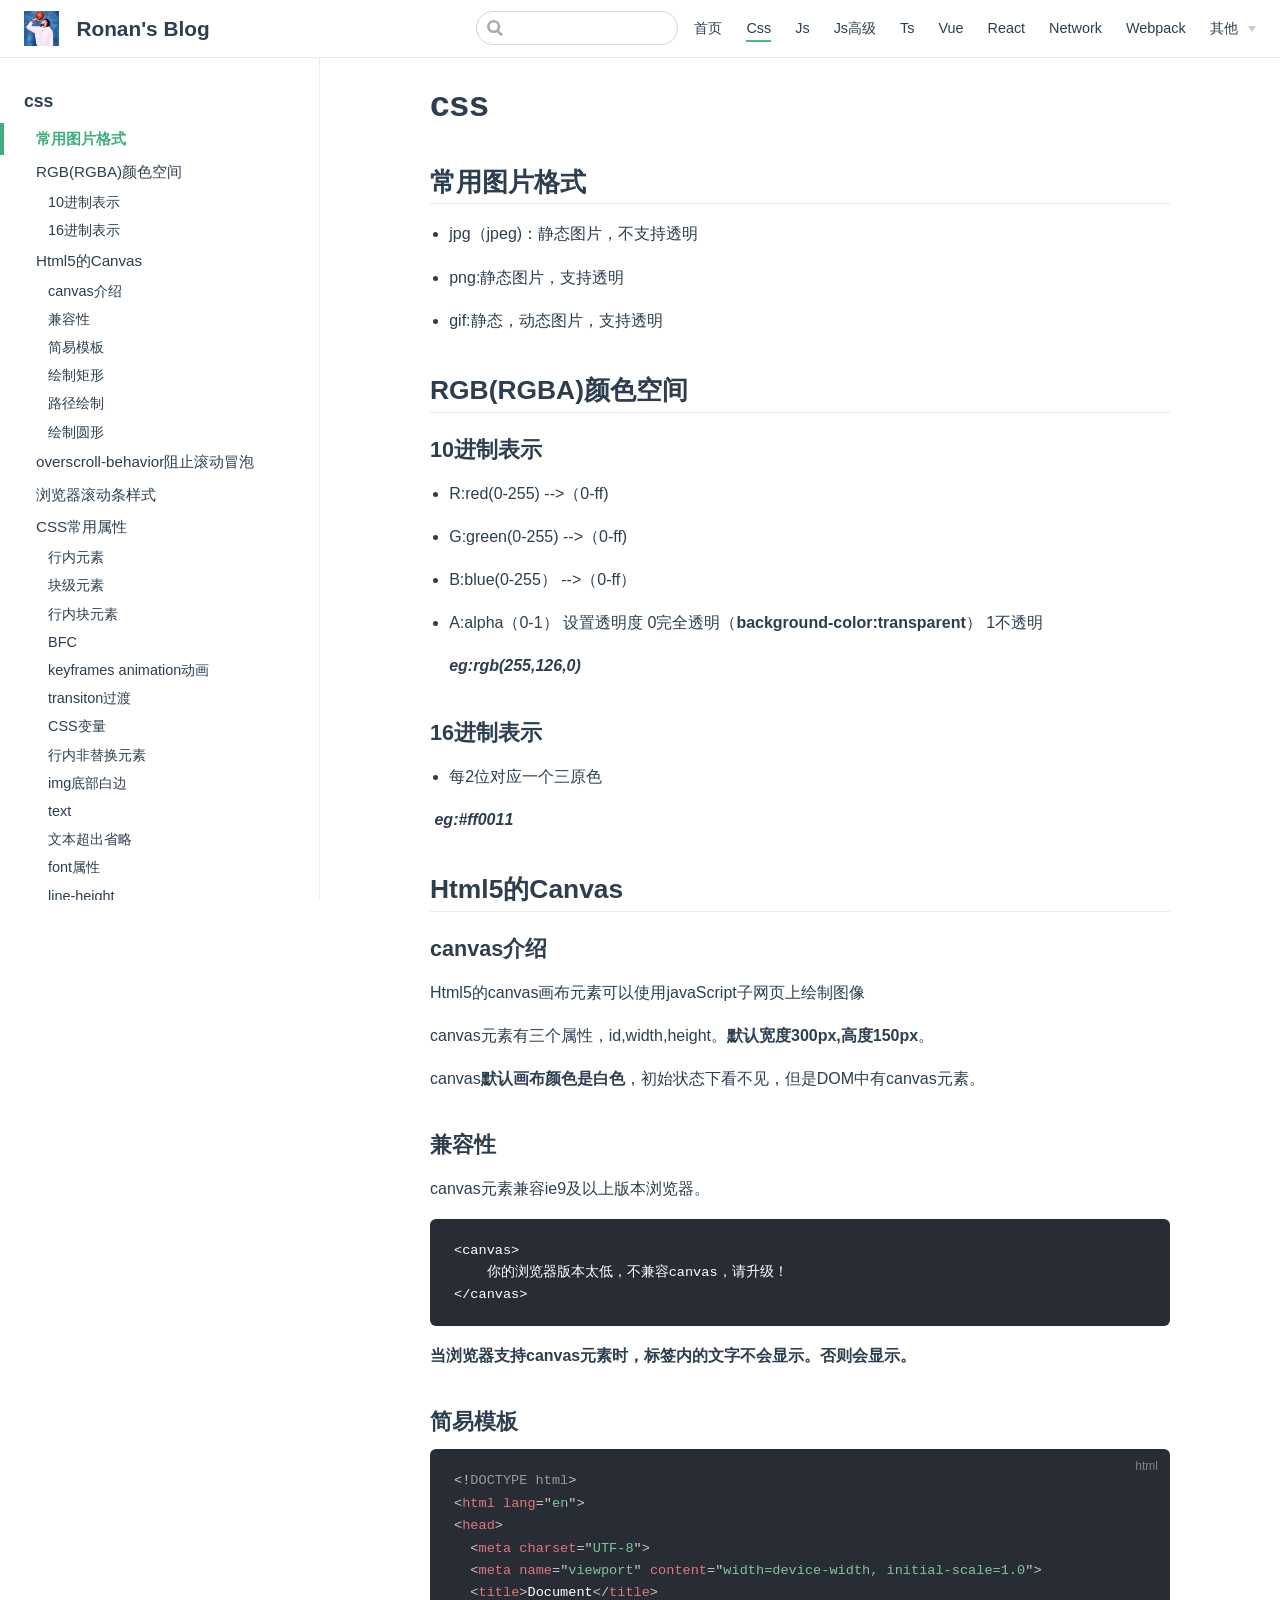
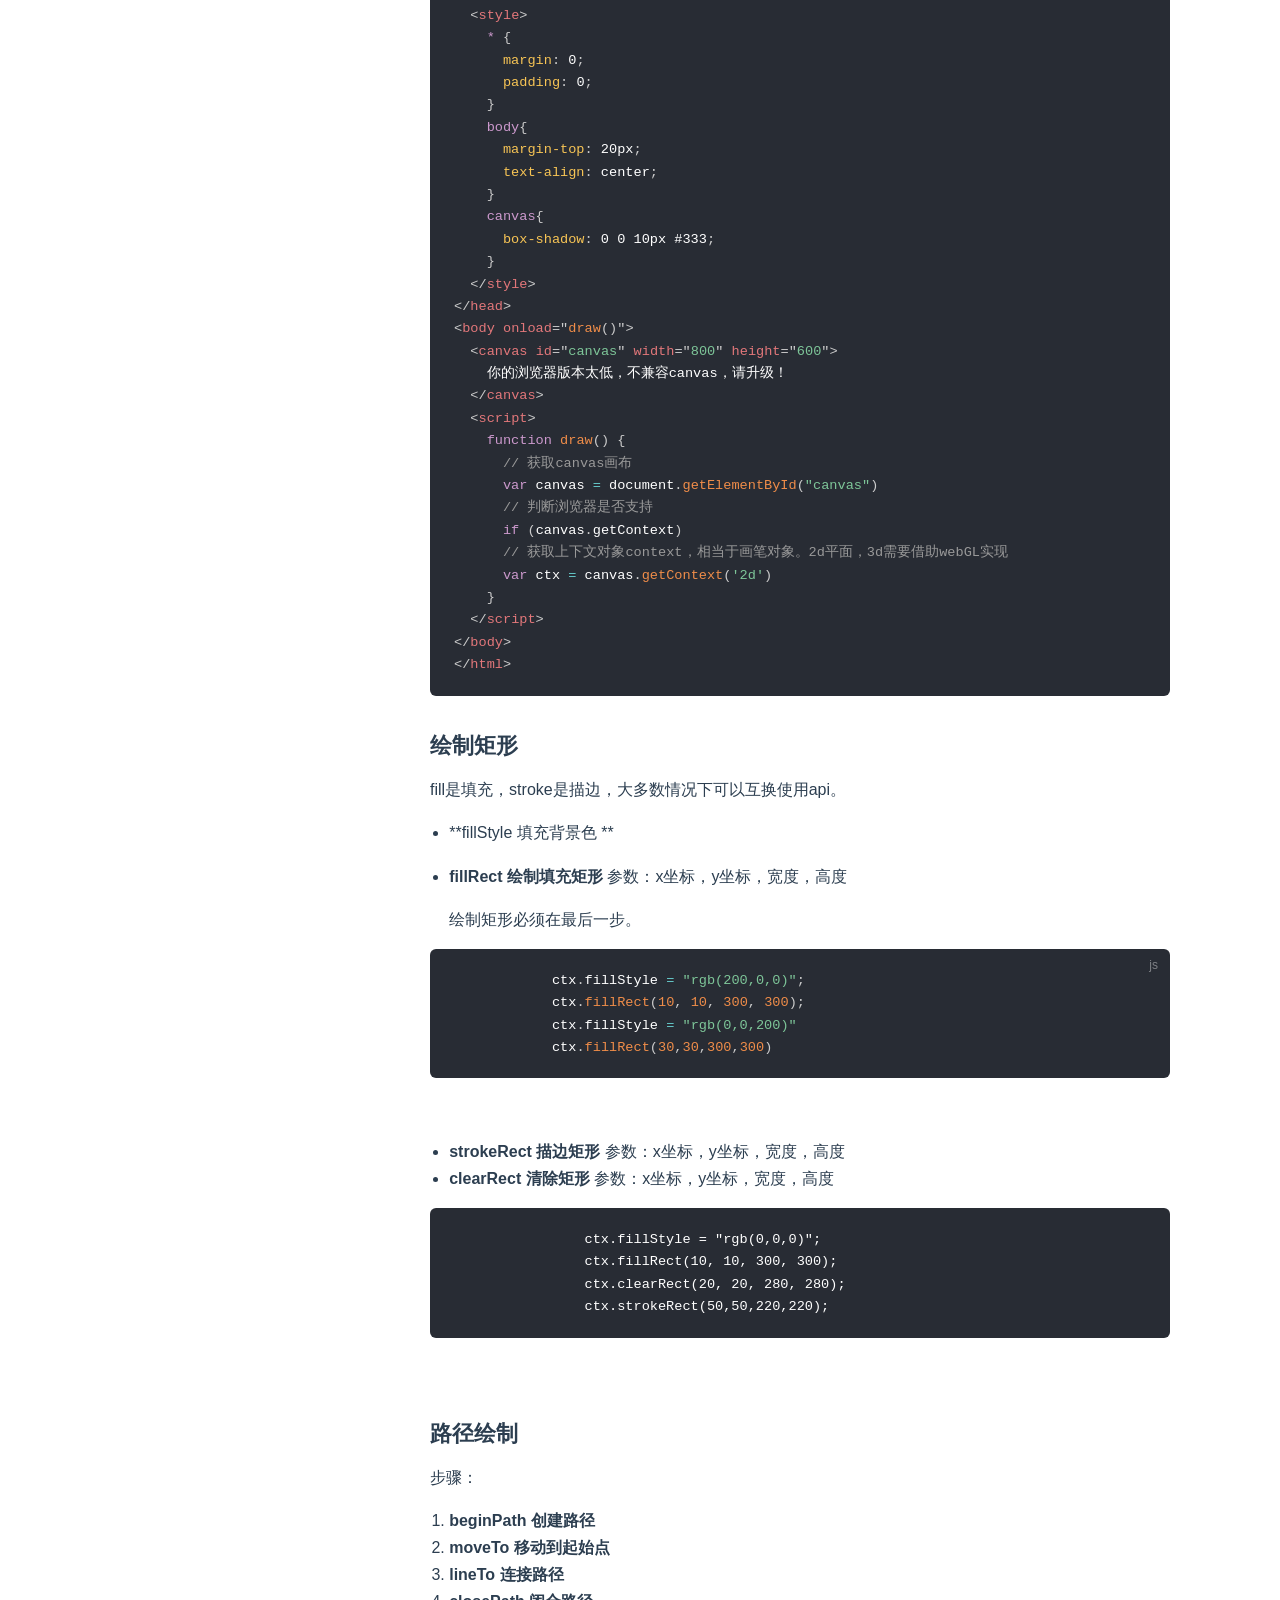
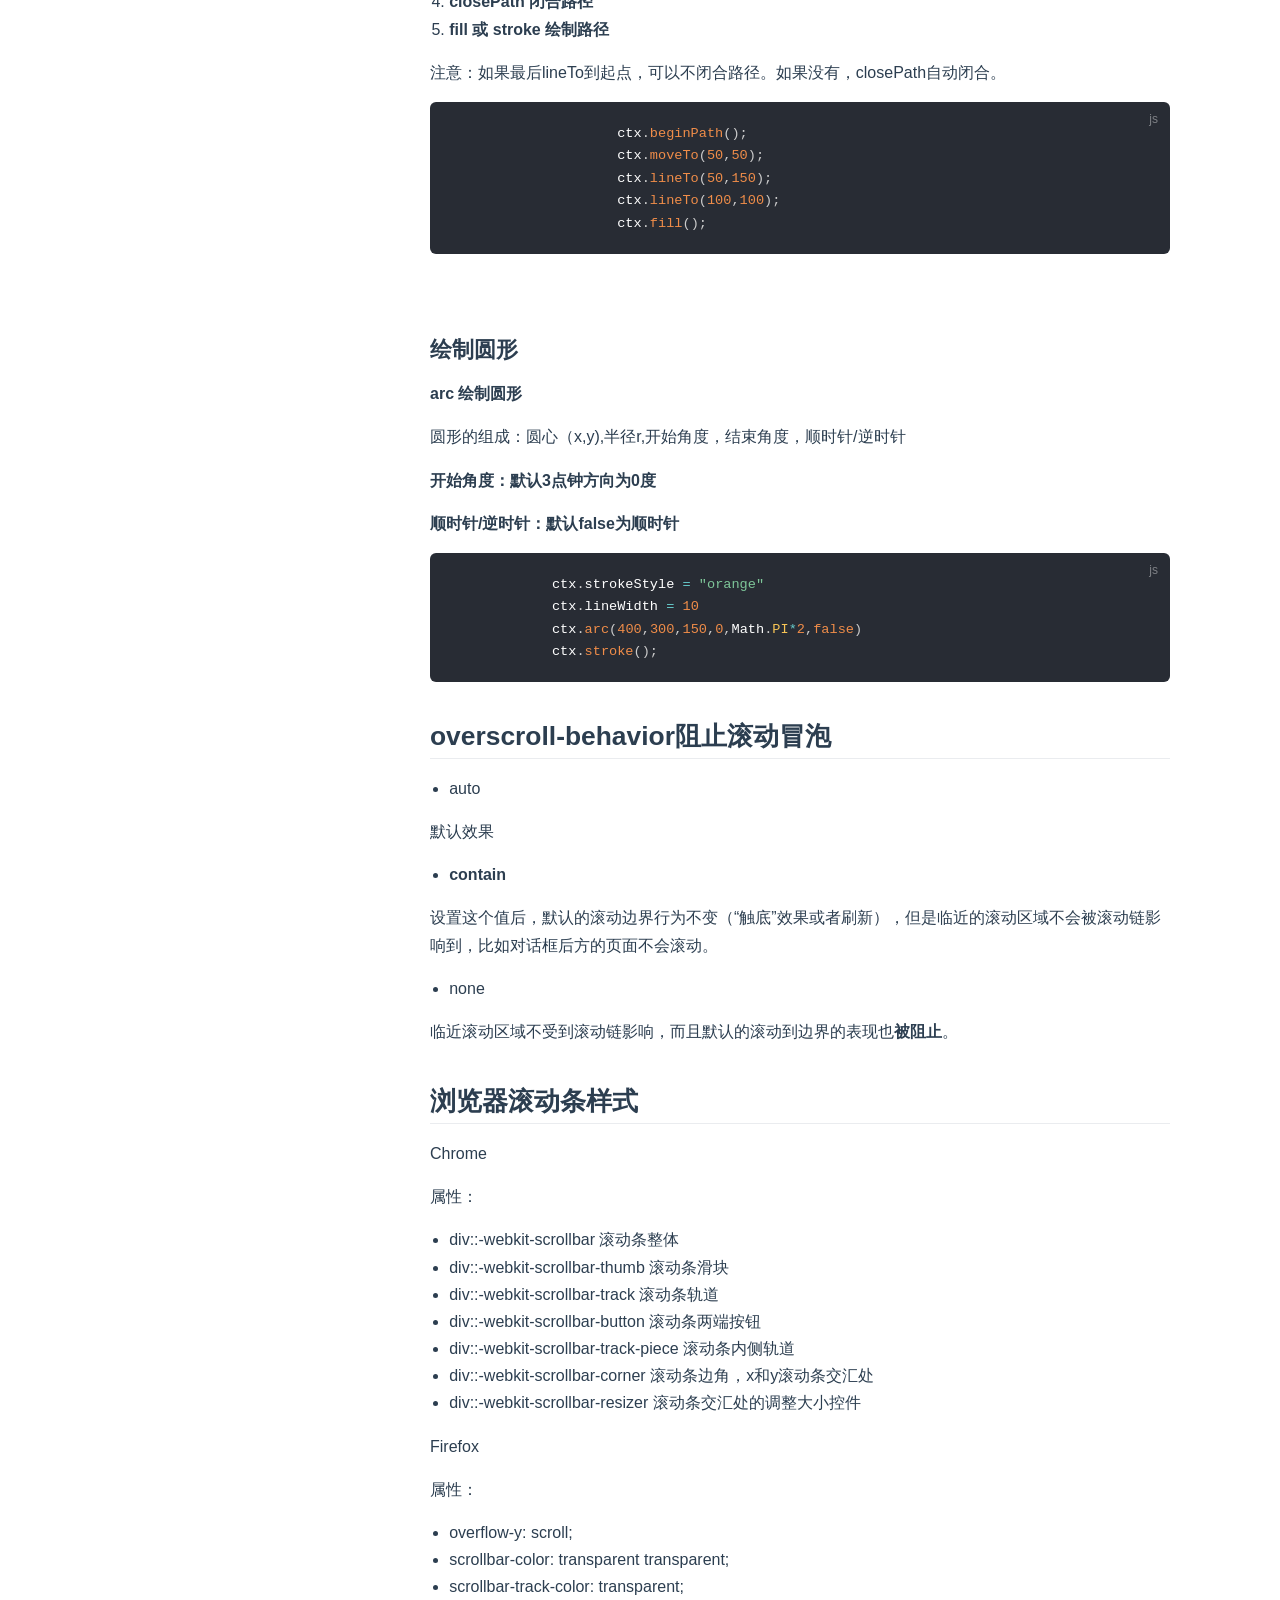
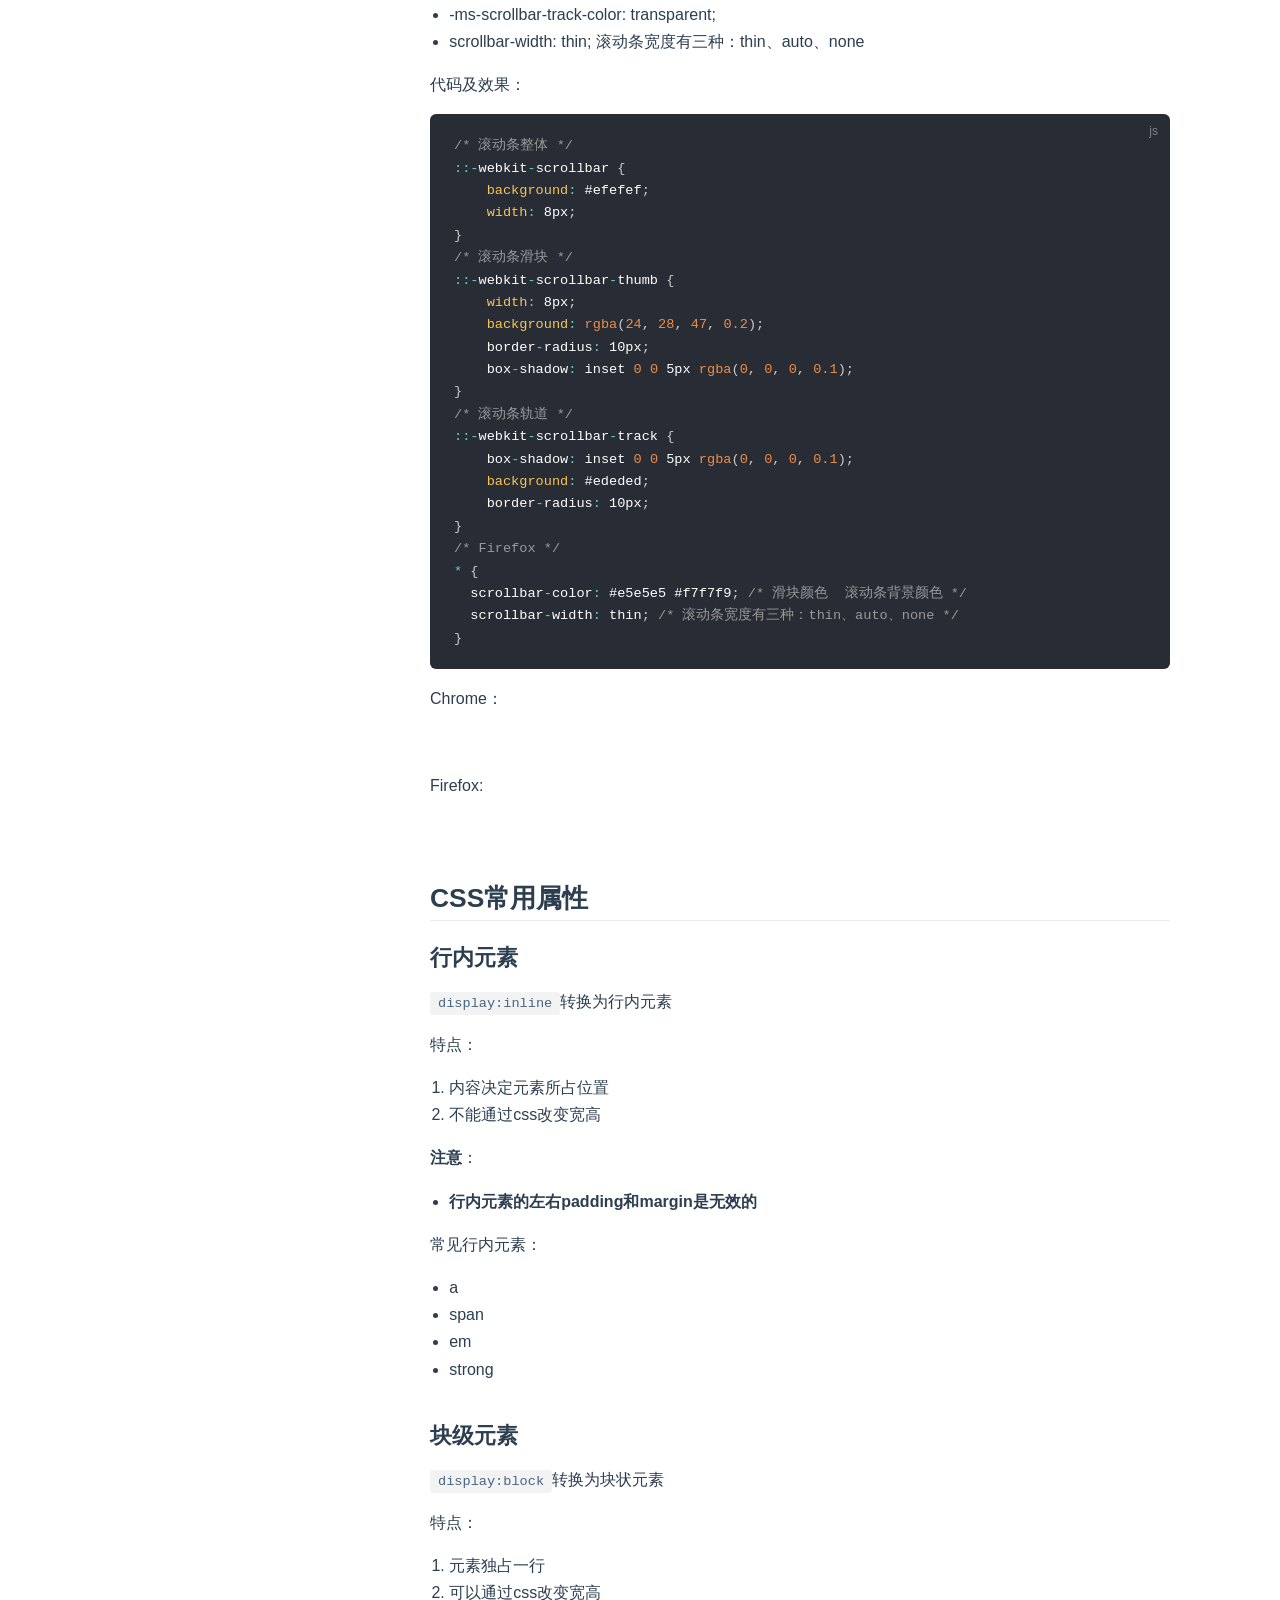
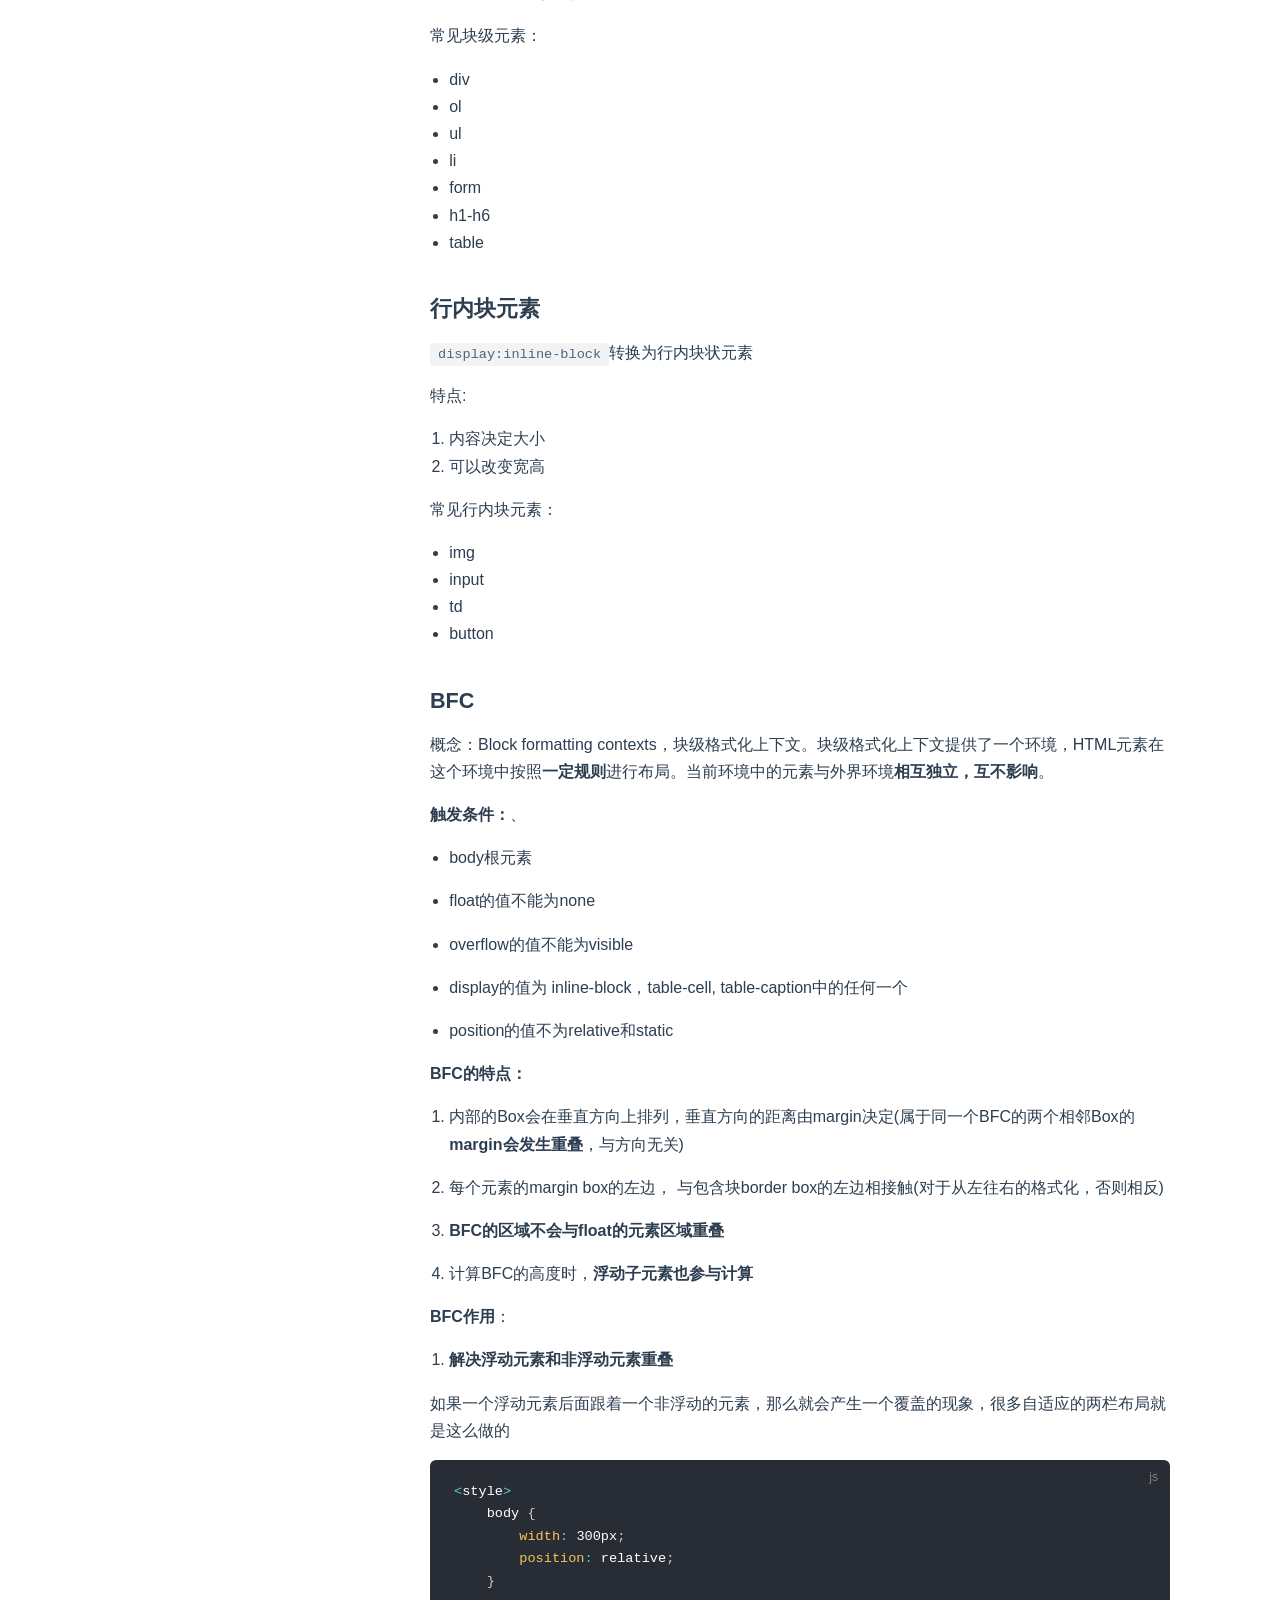
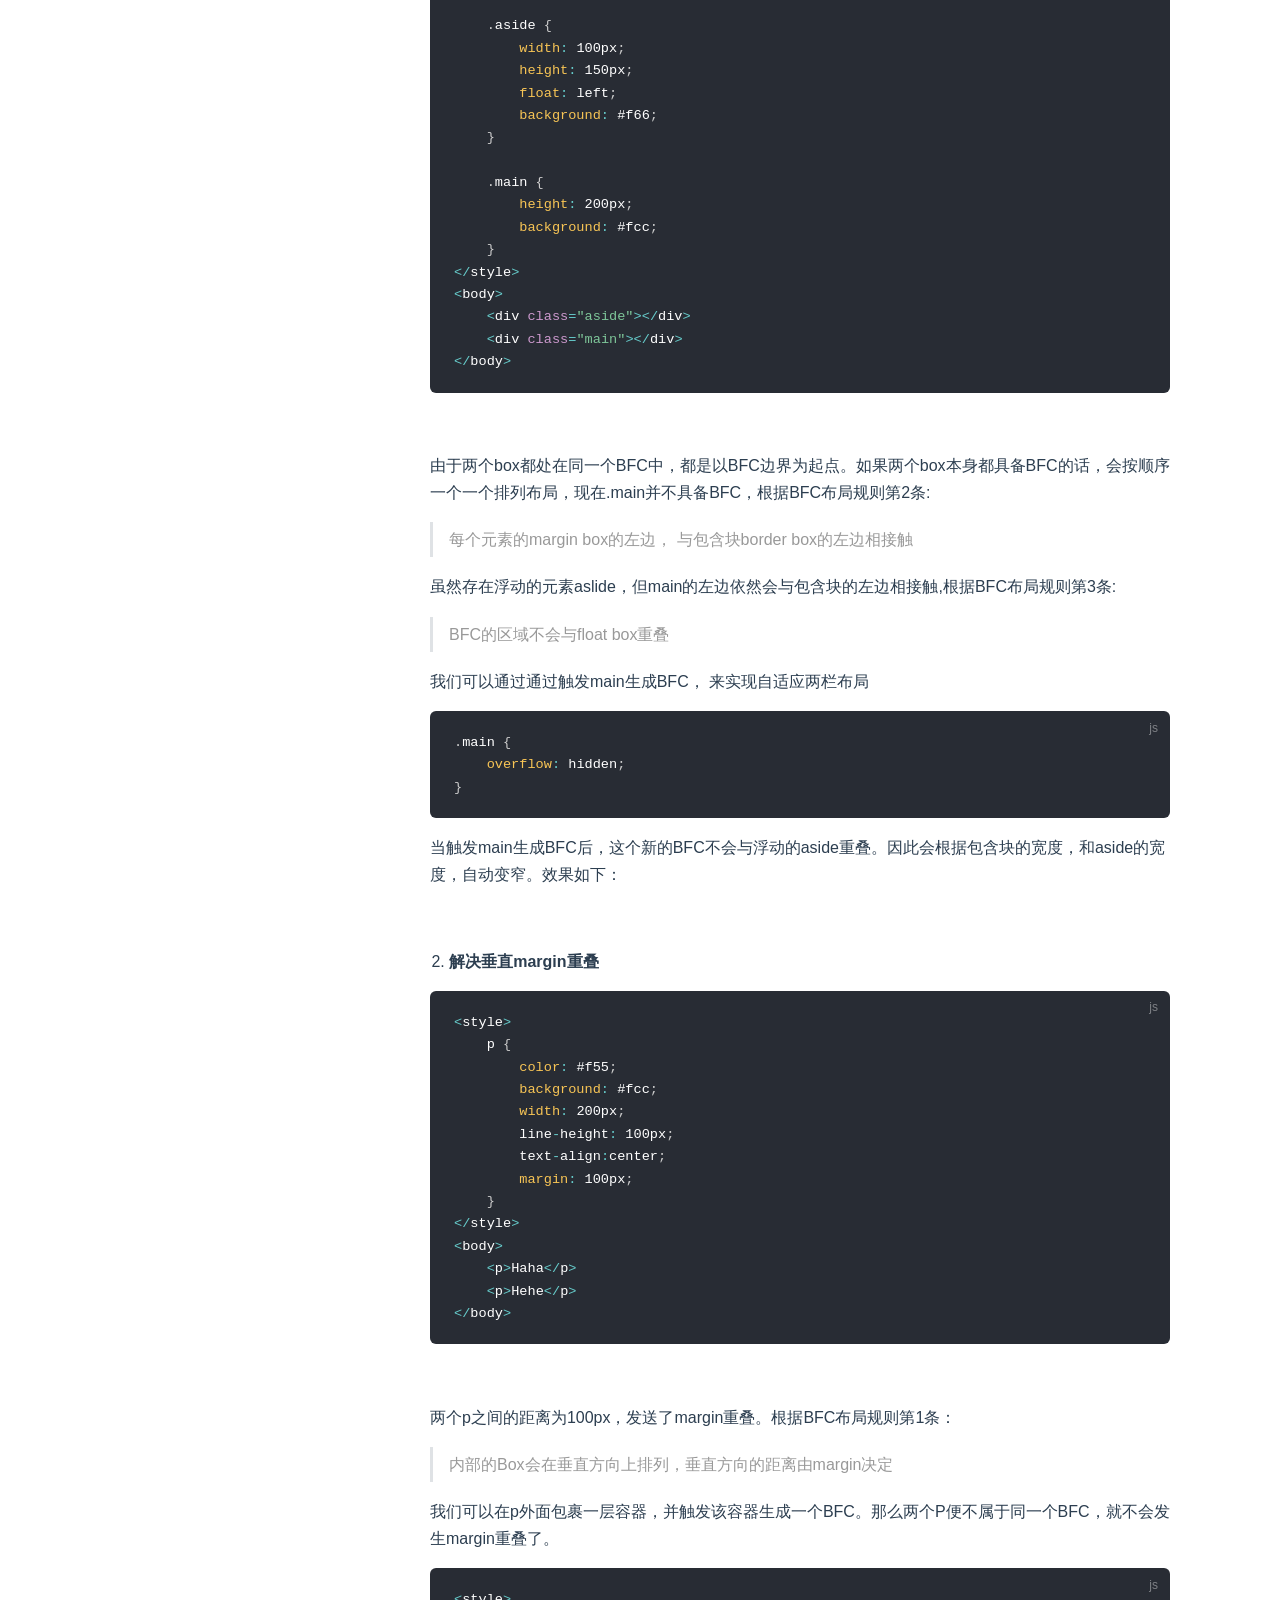
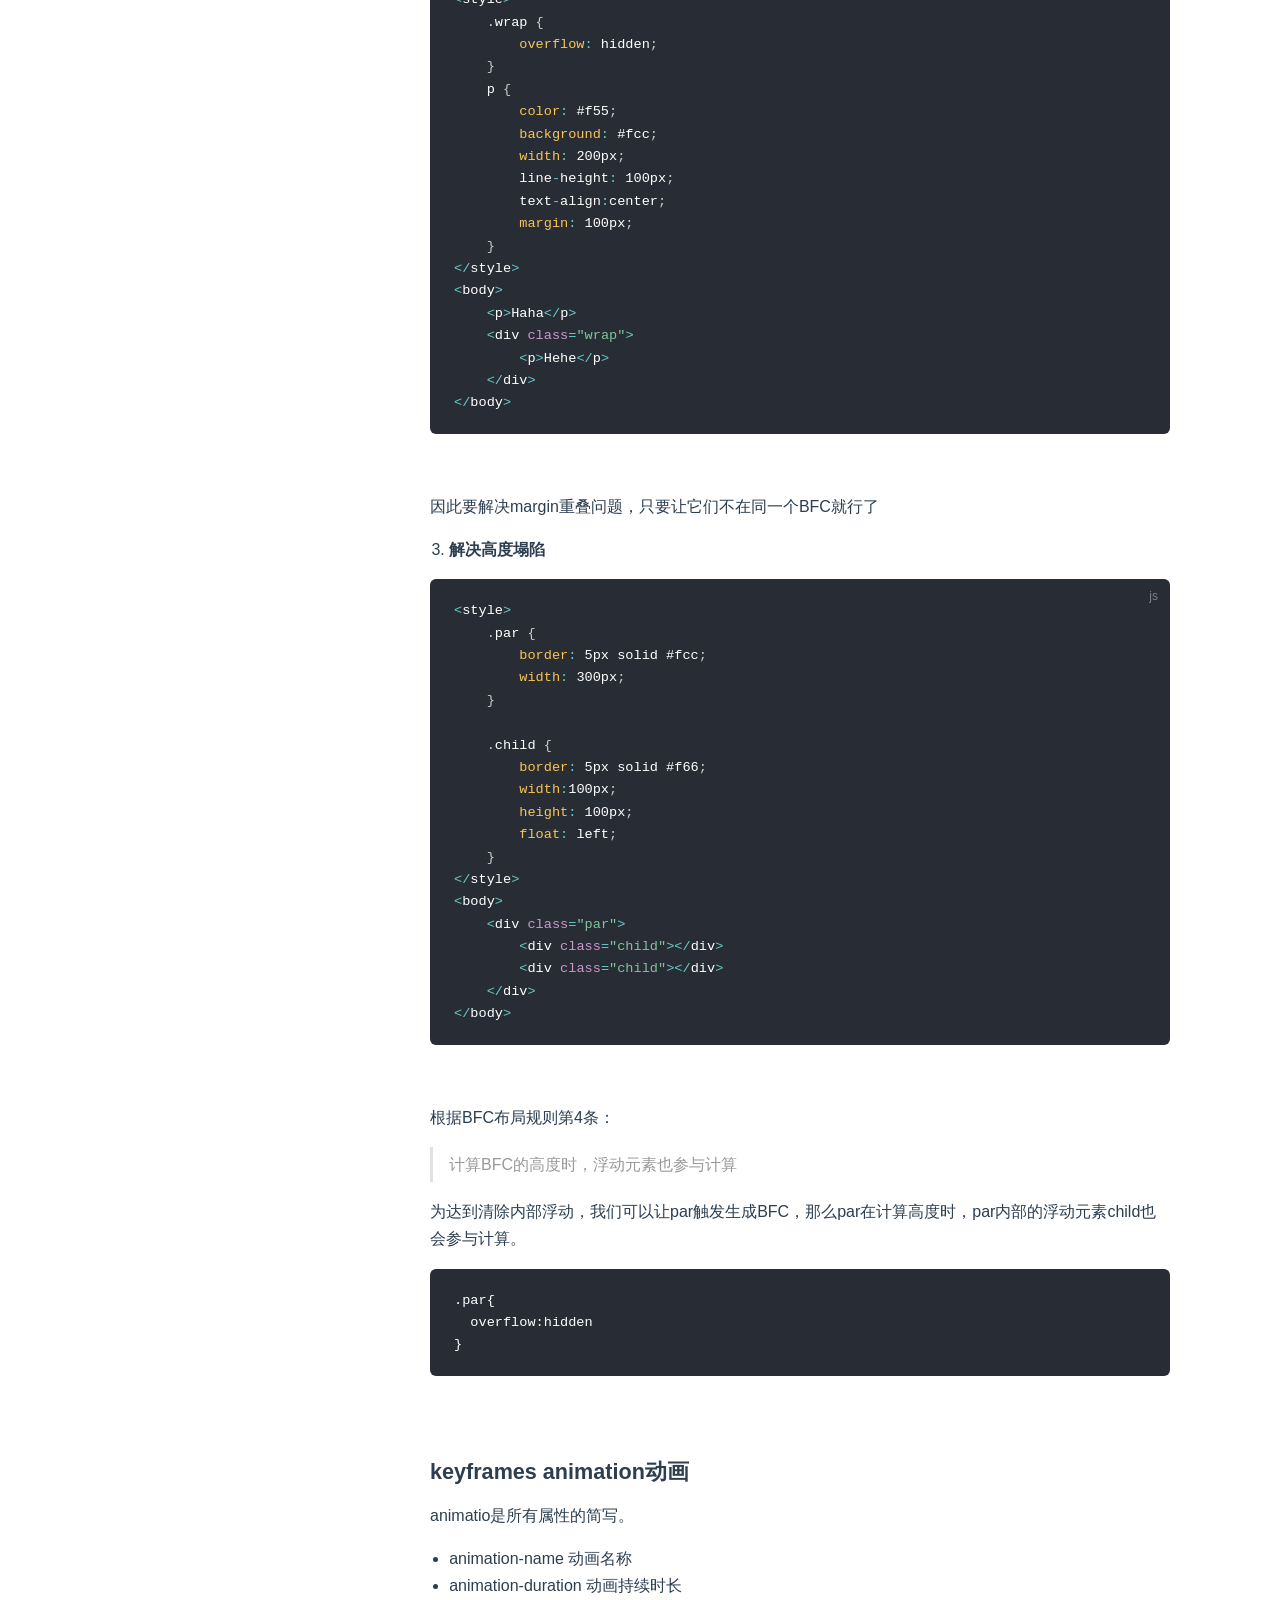
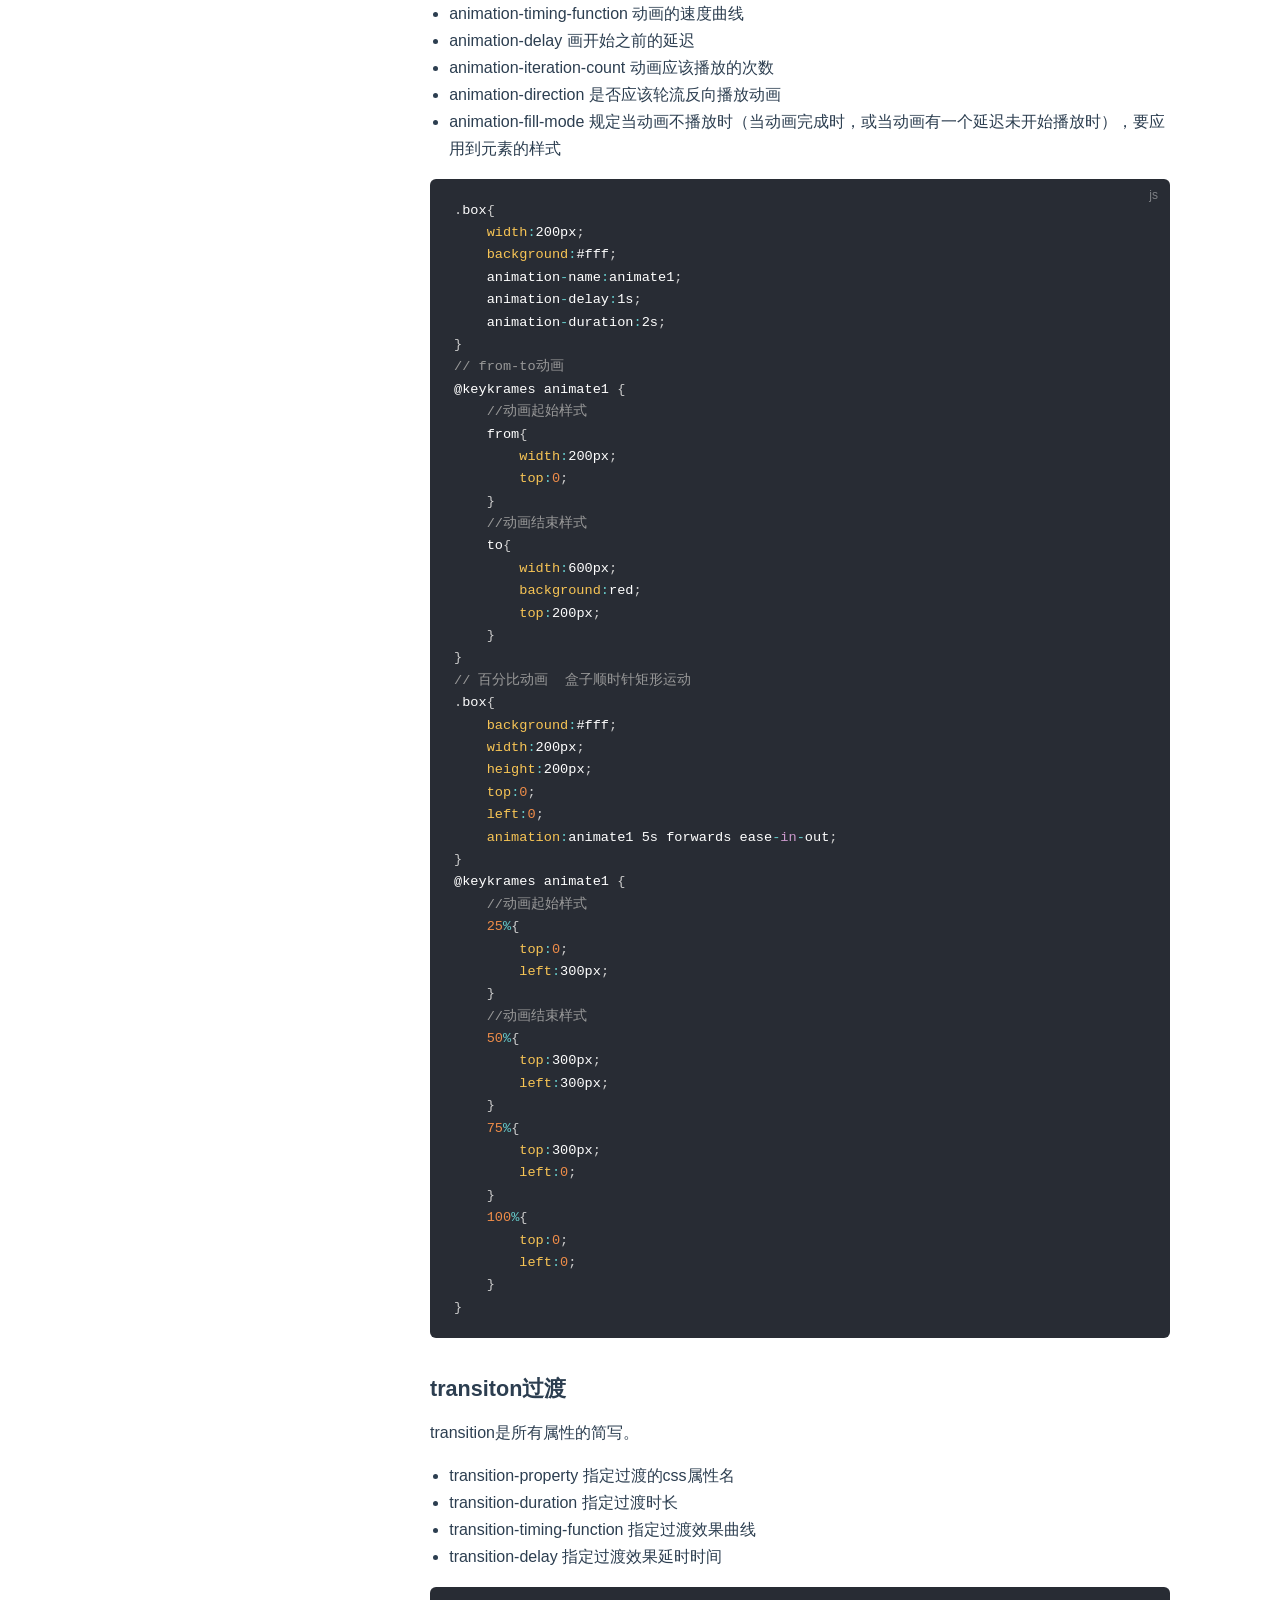
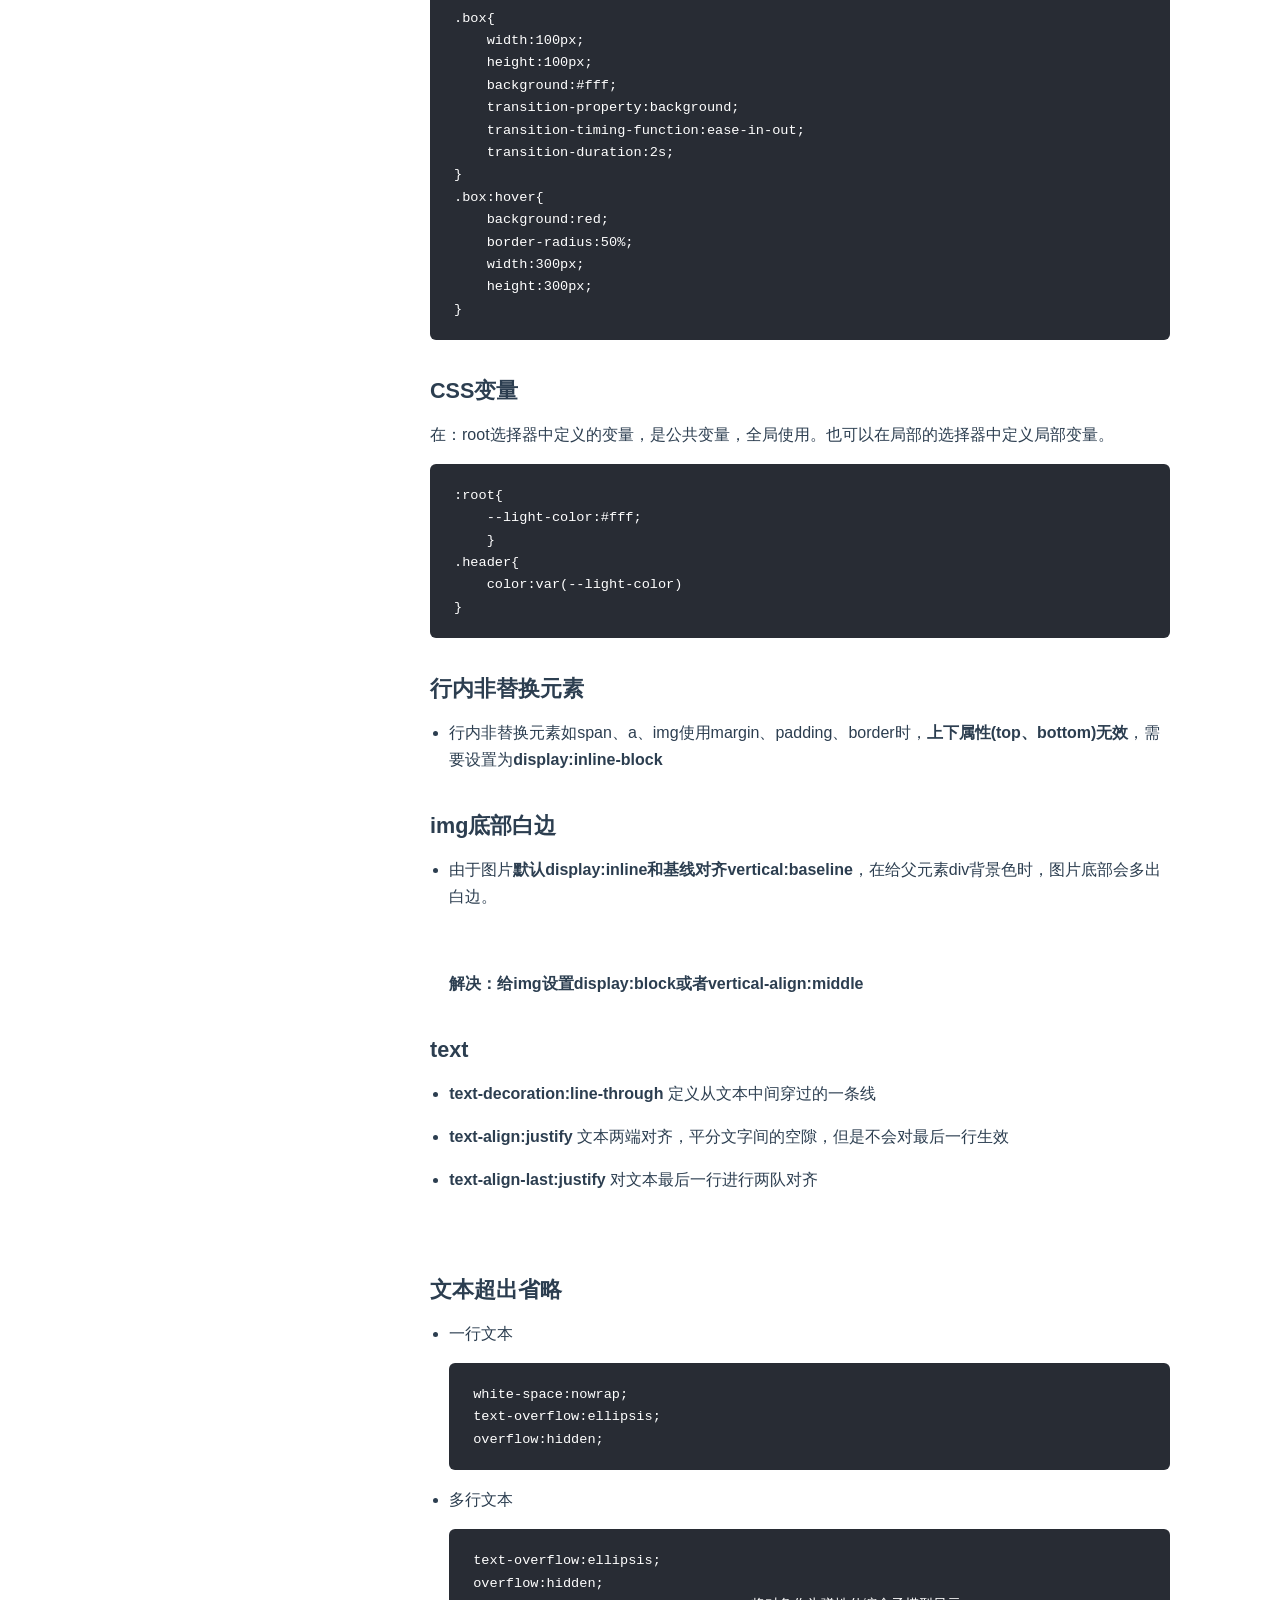
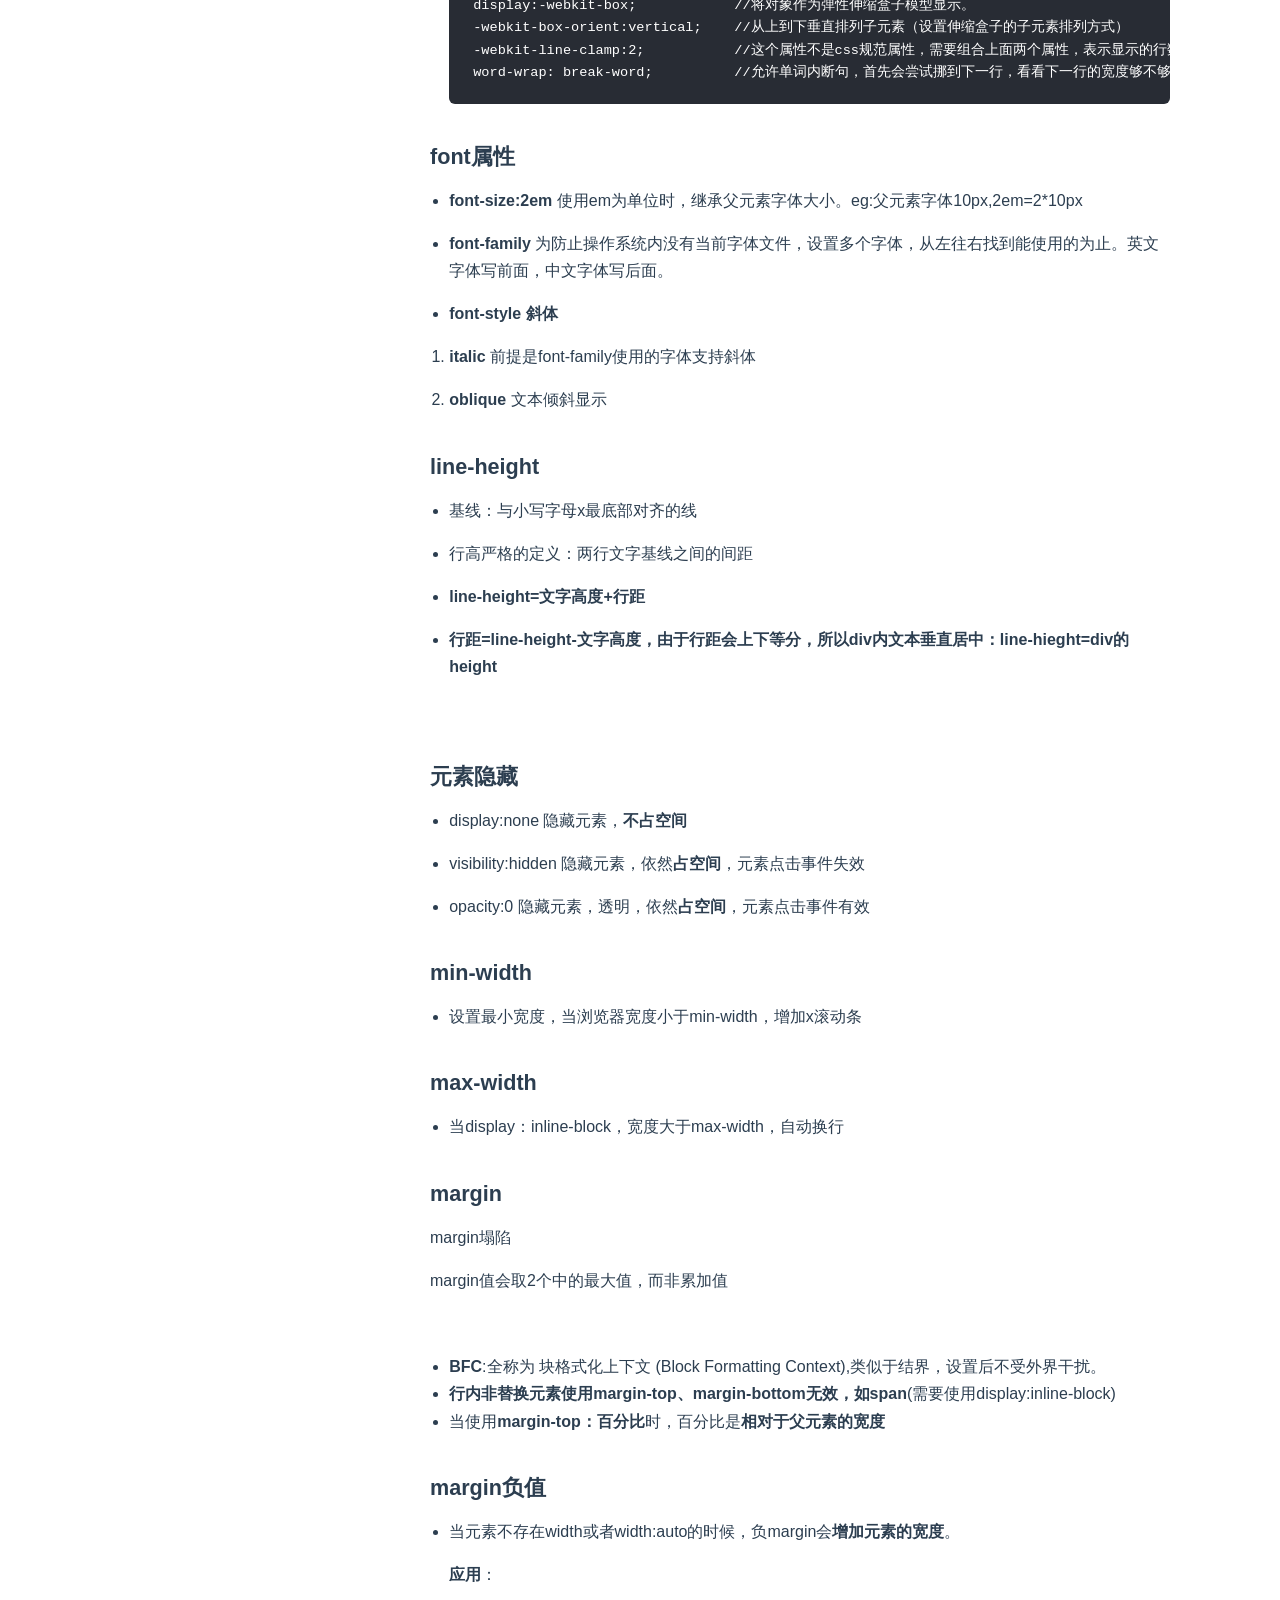
==== commit 3381646c: "deploy" ====
--- a/Css/index.html
+++ b/Css/index.html
@@ -4,11 +4,12 @@
     <meta charset="utf-8">
     <meta name="viewport" content="width=device-width,initial-scale=1">
     <title>css | Ronan&#39;s Blog</title>
-    <meta name="generator" content="VuePress 1.5.2">
+    <meta name="generator" content="VuePress 1.9.7">
     <link rel="icon" href="/avatar.jpg">
     <meta name="description" content="">
-    <link rel="preload" href="/assets/css/0.styles.a8180985.css" as="style"><link rel="preload" href="/assets/js/app.61e04154.js" as="script"><link rel="preload" href="/assets/js/2.c0ca23a3.js" as="script"><link rel="preload" href="/assets/js/5.bf45e4a1.js" as="script"><link rel="prefetch" href="/assets/js/10.abaa7297.js"><link rel="prefetch" href="/assets/js/11.dd31f22d.js"><link rel="prefetch" href="/assets/js/12.03a104dc.js"><link rel="prefetch" href="/assets/js/13.3b860361.js"><link rel="prefetch" href="/assets/js/14.fcea7c2c.js"><link rel="prefetch" href="/assets/js/15.51737c03.js"><link rel="prefetch" href="/assets/js/16.ee637a3b.js"><link rel="prefetch" href="/assets/js/3.476a41df.js"><link rel="prefetch" href="/assets/js/4.3ad5e0e9.js"><link rel="prefetch" href="/assets/js/6.fd3f259b.js"><link rel="prefetch" href="/assets/js/7.fe137c3b.js"><link rel="prefetch" href="/assets/js/8.6c9aad32.js"><link rel="prefetch" href="/assets/js/9.7fed79a0.js">
-    <link rel="stylesheet" href="/assets/css/0.styles.a8180985.css">
+    
+    <link rel="preload" href="/assets/css/0.styles.7da46759.css" as="style"><link rel="preload" href="/assets/js/app.ef47c1dc.js" as="script"><link rel="preload" href="/assets/js/2.eeb24f79.js" as="script"><link rel="preload" href="/assets/js/7.015510fc.js" as="script"><link rel="prefetch" href="/assets/js/10.a633d0bb.js"><link rel="prefetch" href="/assets/js/11.849c1b3a.js"><link rel="prefetch" href="/assets/js/12.17cdedb4.js"><link rel="prefetch" href="/assets/js/13.34d9b7d1.js"><link rel="prefetch" href="/assets/js/14.31d5c1c4.js"><link rel="prefetch" href="/assets/js/15.c6fec423.js"><link rel="prefetch" href="/assets/js/16.551a14fc.js"><link rel="prefetch" href="/assets/js/17.dcd451e8.js"><link rel="prefetch" href="/assets/js/18.ab02c9b9.js"><link rel="prefetch" href="/assets/js/19.f5559f87.js"><link rel="prefetch" href="/assets/js/3.7590745a.js"><link rel="prefetch" href="/assets/js/4.3ee2e289.js"><link rel="prefetch" href="/assets/js/5.18c5236f.js"><link rel="prefetch" href="/assets/js/6.e86df8f9.js"><link rel="prefetch" href="/assets/js/8.22048ba6.js"><link rel="prefetch" href="/assets/js/9.cedccf8f.js">
+    <link rel="stylesheet" href="/assets/css/0.styles.7da46759.css">
   </head>
   <body>
     <div id="app" data-server-rendered="true"><div class="theme-container"><header class="navbar"><div class="sidebar-button"><svg xmlns="http://www.w3.org/2000/svg" aria-hidden="true" role="img" viewBox="0 0 448 512" class="icon"><path fill="currentColor" d="M436 124H12c-6.627 0-12-5.373-12-12V80c0-6.627 5.373-12 12-12h424c6.627 0 12 5.373 12 12v32c0 6.627-5.373 12-12 12zm0 160H12c-6.627 0-12-5.373-12-12v-32c0-6.627 5.373-12 12-12h424c6.627 0 12 5.373 12 12v32c0 6.627-5.373 12-12 12zm0 160H12c-6.627 0-12-5.373-12-12v-32c0-6.627 5.373-12 12-12h424c6.627 0 12 5.373 12 12v32c0 6.627-5.373 12-12 12z"></path></svg></div> <a href="/" class="home-link router-link-active"><img src="/avatar.jpg" alt="Ronan's Blog" class="logo"> <span class="site-name can-hide">Ronan's Blog</span></a> <div class="links"><div class="search-box"><input aria-label="Search" autocomplete="off" spellcheck="false" value=""> <!----></div> <nav class="nav-links can-hide"><div class="nav-item"><a href="/" class="nav-link">
@@ -17,6 +18,8 @@
   Css
 </a></div><div class="nav-item"><a href="/Js/" class="nav-link">
   Js
+</a></div><div class="nav-item"><a href="/Js+/" class="nav-link">
+  Js高级
 </a></div><div class="nav-item"><a href="/Ts/" class="nav-link">
   Ts
 </a></div><div class="nav-item"><a href="/Vue/" class="nav-link">
@@ -27,7 +30,7 @@
   Network
 </a></div><div class="nav-item"><a href="/Webpack/" class="nav-link">
   Webpack
-</a></div><div class="nav-item"><div class="dropdown-wrapper"><button type="button" aria-label="其他" class="dropdown-title"><span class="title">其他</span> <span class="arrow right"></span></button> <ul class="nav-dropdown" style="display:none;"><li class="dropdown-item"><!----> <a href="/Others/Git/" class="nav-link">
+</a></div><div class="nav-item"><div class="dropdown-wrapper"><button type="button" aria-label="其他" class="dropdown-title"><span class="title">其他</span> <span class="arrow down"></span></button> <button type="button" aria-label="其他" class="mobile-dropdown-title"><span class="title">其他</span> <span class="arrow right"></span></button> <ul class="nav-dropdown" style="display:none;"><li class="dropdown-item"><!----> <a href="/Others/Git/" class="nav-link">
   Git
 </a></li><li class="dropdown-item"><!----> <a href="/Others/Nginx/" class="nav-link">
   Nginx
@@ -41,6 +44,8 @@
   Css
 </a></div><div class="nav-item"><a href="/Js/" class="nav-link">
   Js
+</a></div><div class="nav-item"><a href="/Js+/" class="nav-link">
+  Js高级
 </a></div><div class="nav-item"><a href="/Ts/" class="nav-link">
   Ts
 </a></div><div class="nav-item"><a href="/Vue/" class="nav-link">
@@ -51,7 +56,7 @@
   Network
 </a></div><div class="nav-item"><a href="/Webpack/" class="nav-link">
   Webpack
-</a></div><div class="nav-item"><div class="dropdown-wrapper"><button type="button" aria-label="其他" class="dropdown-title"><span class="title">其他</span> <span class="arrow right"></span></button> <ul class="nav-dropdown" style="display:none;"><li class="dropdown-item"><!----> <a href="/Others/Git/" class="nav-link">
+</a></div><div class="nav-item"><div class="dropdown-wrapper"><button type="button" aria-label="其他" class="dropdown-title"><span class="title">其他</span> <span class="arrow down"></span></button> <button type="button" aria-label="其他" class="mobile-dropdown-title"><span class="title">其他</span> <span class="arrow right"></span></button> <ul class="nav-dropdown" style="display:none;"><li class="dropdown-item"><!----> <a href="/Others/Git/" class="nav-link">
   Git
 </a></li><li class="dropdown-item"><!----> <a href="/Others/Nginx/" class="nav-link">
   Nginx
@@ -59,14 +64,14 @@
   算法
 </a></li><li class="dropdown-item"><!----> <a href="/Others/粤语/" class="nav-link">
   粤语
-</a></li></ul></div></div> <!----></nav>  <ul class="sidebar-links"><li><section class="sidebar-group depth-0"><p class="sidebar-heading open"><span>css</span> <!----></p> <ul class="sidebar-links sidebar-group-items"><li><a href="/Css/#常用图片格式" class="sidebar-link">常用图片格式</a><ul class="sidebar-sub-headers"></ul></li><li><a href="/Css/#rgb-rgba-颜色空间" class="sidebar-link">RGB(RGBA)颜色空间</a><ul class="sidebar-sub-headers"><li class="sidebar-sub-header"><a href="/Css/#_10进制表示" class="sidebar-link">10进制表示</a></li><li class="sidebar-sub-header"><a href="/Css/#_16进制表示" class="sidebar-link">16进制表示</a></li></ul></li><li><a href="/Css/#html5的canvas" class="sidebar-link">Html5的Canvas</a><ul class="sidebar-sub-headers"><li class="sidebar-sub-header"><a href="/Css/#canvas介绍" class="sidebar-link">canvas介绍</a></li><li class="sidebar-sub-header"><a href="/Css/#兼容性" class="sidebar-link">兼容性</a></li><li class="sidebar-sub-header"><a href="/Css/#简易模板" class="sidebar-link">简易模板</a></li><li class="sidebar-sub-header"><a href="/Css/#绘制矩形" class="sidebar-link">绘制矩形</a></li><li class="sidebar-sub-header"><a href="/Css/#路径绘制" class="sidebar-link">路径绘制</a></li><li class="sidebar-sub-header"><a href="/Css/#绘制圆形" class="sidebar-link">绘制圆形</a></li></ul></li><li><a href="/Css/#overscroll-behavior阻止滚动冒泡" class="sidebar-link">overscroll-behavior阻止滚动冒泡</a><ul class="sidebar-sub-headers"></ul></li><li><a href="/Css/#浏览器滚动条样式" class="sidebar-link">浏览器滚动条样式</a><ul class="sidebar-sub-headers"></ul></li><li><a href="/Css/#css常用属性" class="sidebar-link">CSS常用属性</a><ul class="sidebar-sub-headers"><li class="sidebar-sub-header"><a href="/Css/#行内元素" class="sidebar-link">行内元素</a></li><li class="sidebar-sub-header"><a href="/Css/#块级元素" class="sidebar-link">块级元素</a></li><li class="sidebar-sub-header"><a href="/Css/#行内块元素" class="sidebar-link">行内块元素</a></li><li class="sidebar-sub-header"><a href="/Css/#bfc" class="sidebar-link">BFC</a></li><li class="sidebar-sub-header"><a href="/Css/#keyframes-animation动画" class="sidebar-link">keyframes animation动画</a></li><li class="sidebar-sub-header"><a href="/Css/#transiton过渡" class="sidebar-link">transiton过渡</a></li><li class="sidebar-sub-header"><a href="/Css/#css变量" class="sidebar-link">CSS变量</a></li><li class="sidebar-sub-header"><a href="/Css/#行内非替换元素" class="sidebar-link">行内非替换元素</a></li><li class="sidebar-sub-header"><a href="/Css/#img底部白边" class="sidebar-link">img底部白边</a></li><li class="sidebar-sub-header"><a href="/Css/#text" class="sidebar-link">text</a></li><li class="sidebar-sub-header"><a href="/Css/#文本超出省略" class="sidebar-link">文本超出省略</a></li><li class="sidebar-sub-header"><a href="/Css/#font属性" class="sidebar-link">font属性</a></li><li class="sidebar-sub-header"><a href="/Css/#line-height" class="sidebar-link">line-height</a></li><li class="sidebar-sub-header"><a href="/Css/#元素隐藏" class="sidebar-link">元素隐藏</a></li><li class="sidebar-sub-header"><a href="/Css/#min-width" class="sidebar-link">min-width</a></li><li class="sidebar-sub-header"><a href="/Css/#max-width" class="sidebar-link">max-width</a></li><li class="sidebar-sub-header"><a href="/Css/#margin" class="sidebar-link">margin</a></li><li class="sidebar-sub-header"><a href="/Css/#margin负值" class="sidebar-link">margin负值</a></li><li class="sidebar-sub-header"><a href="/Css/#padding" class="sidebar-link">padding</a></li><li class="sidebar-sub-header"><a href="/Css/#border" class="sidebar-link">border</a></li><li class="sidebar-sub-header"><a href="/Css/#box-shadow" class="sidebar-link">box-shadow</a></li><li class="sidebar-sub-header"><a href="/Css/#box-sizing" class="sidebar-link">box-sizing</a></li><li class="sidebar-sub-header"><a href="/Css/#居中" class="sidebar-link">居中</a></li><li class="sidebar-sub-header"><a href="/Css/#background" class="sidebar-link">background</a></li><li class="sidebar-sub-header"><a href="/Css/#背景图和图片选择" class="sidebar-link">背景图和图片选择</a></li><li class="sidebar-sub-header"><a href="/Css/#position" class="sidebar-link">position</a></li><li class="sidebar-sub-header"><a href="/Css/#脱离标准流" class="sidebar-link">脱离标准流</a></li><li class="sidebar-sub-header"><a href="/Css/#float" class="sidebar-link">float</a></li><li class="sidebar-sub-header"><a href="/Css/#inline-block布局缺陷" class="sidebar-link">inline-block布局缺陷</a></li><li class="sidebar-sub-header"><a href="/Css/#浮动高度坍塌" class="sidebar-link">浮动高度坍塌</a></li><li class="sidebar-sub-header"><a href="/Css/#transform" class="sidebar-link">transform</a></li><li class="sidebar-sub-header"><a href="/Css/#文本超出省略-2" class="sidebar-link">文本超出省略</a></li><li class="sidebar-sub-header"><a href="/Css/#flex布局" class="sidebar-link">flex布局</a></li><li class="sidebar-sub-header"><a href="/Css/#flex布局中文本超出省略" class="sidebar-link">flex布局中文本超出省略</a></li><li class="sidebar-sub-header"><a href="/Css/#calc函数" class="sidebar-link">calc函数</a></li></ul></li><li><a href="/Css/#伪元素" class="sidebar-link">伪元素</a><ul class="sidebar-sub-headers"></ul></li><li><a href="/Css/#css选择器" class="sidebar-link">CSS选择器</a><ul class="sidebar-sub-headers"><li class="sidebar-sub-header"><a href="/Css/#后代选择器" class="sidebar-link">后代选择器</a></li><li class="sidebar-sub-header"><a href="/Css/#父子选择器" class="sidebar-link">父子选择器</a></li><li class="sidebar-sub-header"><a href="/Css/#相邻兄弟选择器" class="sidebar-link">相邻兄弟选择器</a></li><li class="sidebar-sub-header"><a href="/Css/#全体兄弟选择器" class="sidebar-link">全体兄弟选择器</a></li><li class="sidebar-sub-header"><a href="/Css/#交集选择器" class="sidebar-link">交集选择器</a></li><li class="sidebar-sub-header"><a href="/Css/#并集选择器" class="sidebar-link">并集选择器</a></li><li class="sidebar-sub-header"><a href="/Css/#伪类选择器" class="sidebar-link">伪类选择器</a></li><li class="sidebar-sub-header"><a href="/Css/#选择器优先级" class="sidebar-link">选择器优先级</a></li></ul></li><li><a href="/Css/#emmet语法" class="sidebar-link">Emmet语法</a><ul class="sidebar-sub-headers"><li class="sidebar-sub-header"><a href="/Css/#子元素" class="sidebar-link">子元素</a></li><li class="sidebar-sub-header"><a href="/Css/#兄弟元素" class="sidebar-link">兄弟元素</a></li><li class="sidebar-sub-header"><a href="/Css/#子和兄弟元素结合" class="sidebar-link">子和兄弟元素结合</a></li><li class="sidebar-sub-header"><a href="/Css/#属性-内容-数字" class="sidebar-link">属性 内容 数字</a></li><li class="sidebar-sub-header"><a href="/Css/#css写法" class="sidebar-link">CSS写法</a></li></ul></li><li><a href="/Css/#css预处理" class="sidebar-link">CSS预处理</a><ul class="sidebar-sub-headers"></ul></li><li><a href="/Css/#响应式布局" class="sidebar-link">响应式布局</a><ul class="sidebar-sub-headers"><li class="sidebar-sub-header"><a href="/Css/#移动端适配" class="sidebar-link">移动端适配</a></li></ul></li></ul></section></li></ul> </aside> <main class="page"> <div class="theme-default-content content__default"><h1 id="css"><a href="#css" class="header-anchor">#</a> css</h1> <h2 id="常用图片格式"><a href="#常用图片格式" class="header-anchor">#</a> 常用图片格式</h2> <ul><li><p>jpg（jpeg)：静态图片，不支持透明</p></li> <li><p>png:静态图片，支持透明</p></li> <li><p>gif:静态，动态图片，支持透明</p></li></ul> <h2 id="rgb-rgba-颜色空间"><a href="#rgb-rgba-颜色空间" class="header-anchor">#</a> RGB(RGBA)颜色空间</h2> <h3 id="_10进制表示"><a href="#_10进制表示" class="header-anchor">#</a> 10进制表示</h3> <ul><li><p>R:red(0-255) --&gt;（0-ff)</p></li> <li><p>G:green(0-255) --&gt;（0-ff)</p></li> <li><p>B:blue(0-255） --&gt;（0-ff）</p></li> <li><p>A:alpha（0-1） 设置透明度  0完全透明（<strong>background-color:transparent</strong>） 1不透明</p> <p><em><strong>eg:rgb(255,126,0)</strong></em></p></li></ul> <h3 id="_16进制表示"><a href="#_16进制表示" class="header-anchor">#</a> 16进制表示</h3> <ul><li>每2位对应一个三原色</li></ul> <p>​       <em><strong>eg:#ff0011</strong></em></p> <h2 id="html5的canvas"><a href="#html5的canvas" class="header-anchor">#</a> Html5的Canvas</h2> <h3 id="canvas介绍"><a href="#canvas介绍" class="header-anchor">#</a> canvas介绍</h3> <p>Html5的canvas画布元素可以使用javaScript子网页上绘制图像</p> <p>canvas元素有三个属性，id,width,height。<strong>默认宽度300px,高度150px</strong>。</p> <p>canvas<strong>默认画布颜色是白色</strong>，初始状态下看不见，但是DOM中有canvas元素。</p> <h3 id="兼容性"><a href="#兼容性" class="header-anchor">#</a> 兼容性</h3> <p>canvas元素兼容ie9及以上版本浏览器。</p> <div class="language- extra-class"><pre class="language-text"><code>&lt;canvas&gt;
+</a></li></ul></div></div> <!----></nav>  <ul class="sidebar-links"><li><section class="sidebar-group depth-0"><p class="sidebar-heading open"><span>css</span> <!----></p> <ul class="sidebar-links sidebar-group-items"><li><a href="/Css/#常用图片格式" class="sidebar-link">常用图片格式</a><ul class="sidebar-sub-headers"></ul></li><li><a href="/Css/#rgb-rgba-颜色空间" class="sidebar-link">RGB(RGBA)颜色空间</a><ul class="sidebar-sub-headers"><li class="sidebar-sub-header"><a href="/Css/#_10进制表示" class="sidebar-link">10进制表示</a></li><li class="sidebar-sub-header"><a href="/Css/#_16进制表示" class="sidebar-link">16进制表示</a></li></ul></li><li><a href="/Css/#html5的canvas" class="sidebar-link">Html5的Canvas</a><ul class="sidebar-sub-headers"><li class="sidebar-sub-header"><a href="/Css/#canvas介绍" class="sidebar-link">canvas介绍</a></li><li class="sidebar-sub-header"><a href="/Css/#兼容性" class="sidebar-link">兼容性</a></li><li class="sidebar-sub-header"><a href="/Css/#简易模板" class="sidebar-link">简易模板</a></li><li class="sidebar-sub-header"><a href="/Css/#绘制矩形" class="sidebar-link">绘制矩形</a></li><li class="sidebar-sub-header"><a href="/Css/#路径绘制" class="sidebar-link">路径绘制</a></li><li class="sidebar-sub-header"><a href="/Css/#绘制圆形" class="sidebar-link">绘制圆形</a></li></ul></li><li><a href="/Css/#overscroll-behavior阻止滚动冒泡" class="sidebar-link">overscroll-behavior阻止滚动冒泡</a><ul class="sidebar-sub-headers"></ul></li><li><a href="/Css/#浏览器滚动条样式" class="sidebar-link">浏览器滚动条样式</a><ul class="sidebar-sub-headers"></ul></li><li><a href="/Css/#css常用属性" class="sidebar-link">CSS常用属性</a><ul class="sidebar-sub-headers"><li class="sidebar-sub-header"><a href="/Css/#行内元素" class="sidebar-link">行内元素</a></li><li class="sidebar-sub-header"><a href="/Css/#块级元素" class="sidebar-link">块级元素</a></li><li class="sidebar-sub-header"><a href="/Css/#行内块元素" class="sidebar-link">行内块元素</a></li><li class="sidebar-sub-header"><a href="/Css/#bfc" class="sidebar-link">BFC</a></li><li class="sidebar-sub-header"><a href="/Css/#keyframes-animation动画" class="sidebar-link">keyframes animation动画</a></li><li class="sidebar-sub-header"><a href="/Css/#transiton过渡" class="sidebar-link">transiton过渡</a></li><li class="sidebar-sub-header"><a href="/Css/#css变量" class="sidebar-link">CSS变量</a></li><li class="sidebar-sub-header"><a href="/Css/#行内非替换元素" class="sidebar-link">行内非替换元素</a></li><li class="sidebar-sub-header"><a href="/Css/#img底部白边" class="sidebar-link">img底部白边</a></li><li class="sidebar-sub-header"><a href="/Css/#text" class="sidebar-link">text</a></li><li class="sidebar-sub-header"><a href="/Css/#文本超出省略" class="sidebar-link">文本超出省略</a></li><li class="sidebar-sub-header"><a href="/Css/#font属性" class="sidebar-link">font属性</a></li><li class="sidebar-sub-header"><a href="/Css/#line-height" class="sidebar-link">line-height</a></li><li class="sidebar-sub-header"><a href="/Css/#元素隐藏" class="sidebar-link">元素隐藏</a></li><li class="sidebar-sub-header"><a href="/Css/#min-width" class="sidebar-link">min-width</a></li><li class="sidebar-sub-header"><a href="/Css/#max-width" class="sidebar-link">max-width</a></li><li class="sidebar-sub-header"><a href="/Css/#margin" class="sidebar-link">margin</a></li><li class="sidebar-sub-header"><a href="/Css/#margin负值" class="sidebar-link">margin负值</a></li><li class="sidebar-sub-header"><a href="/Css/#padding" class="sidebar-link">padding</a></li><li class="sidebar-sub-header"><a href="/Css/#border" class="sidebar-link">border</a></li><li class="sidebar-sub-header"><a href="/Css/#box-shadow" class="sidebar-link">box-shadow</a></li><li class="sidebar-sub-header"><a href="/Css/#box-sizing" class="sidebar-link">box-sizing</a></li><li class="sidebar-sub-header"><a href="/Css/#居中" class="sidebar-link">居中</a></li><li class="sidebar-sub-header"><a href="/Css/#background" class="sidebar-link">background</a></li><li class="sidebar-sub-header"><a href="/Css/#背景图和图片选择" class="sidebar-link">背景图和图片选择</a></li><li class="sidebar-sub-header"><a href="/Css/#position" class="sidebar-link">position</a></li><li class="sidebar-sub-header"><a href="/Css/#脱离标准流" class="sidebar-link">脱离标准流</a></li><li class="sidebar-sub-header"><a href="/Css/#float" class="sidebar-link">float</a></li><li class="sidebar-sub-header"><a href="/Css/#inline-block布局缺陷" class="sidebar-link">inline-block布局缺陷</a></li><li class="sidebar-sub-header"><a href="/Css/#浮动高度坍塌" class="sidebar-link">浮动高度坍塌</a></li><li class="sidebar-sub-header"><a href="/Css/#transform" class="sidebar-link">transform</a></li><li class="sidebar-sub-header"><a href="/Css/#文本超出省略-2" class="sidebar-link">文本超出省略</a></li><li class="sidebar-sub-header"><a href="/Css/#flex布局" class="sidebar-link">flex布局</a></li><li class="sidebar-sub-header"><a href="/Css/#calc函数" class="sidebar-link">calc函数</a></li></ul></li><li><a href="/Css/#伪元素" class="sidebar-link">伪元素</a><ul class="sidebar-sub-headers"></ul></li><li><a href="/Css/#css选择器" class="sidebar-link">CSS选择器</a><ul class="sidebar-sub-headers"><li class="sidebar-sub-header"><a href="/Css/#后代选择器" class="sidebar-link">后代选择器</a></li><li class="sidebar-sub-header"><a href="/Css/#父子选择器" class="sidebar-link">父子选择器</a></li><li class="sidebar-sub-header"><a href="/Css/#相邻兄弟选择器" class="sidebar-link">相邻兄弟选择器</a></li><li class="sidebar-sub-header"><a href="/Css/#全体兄弟选择器" class="sidebar-link">全体兄弟选择器</a></li><li class="sidebar-sub-header"><a href="/Css/#交集选择器" class="sidebar-link">交集选择器</a></li><li class="sidebar-sub-header"><a href="/Css/#并集选择器" class="sidebar-link">并集选择器</a></li><li class="sidebar-sub-header"><a href="/Css/#伪类选择器" class="sidebar-link">伪类选择器</a></li><li class="sidebar-sub-header"><a href="/Css/#选择器优先级" class="sidebar-link">选择器优先级</a></li></ul></li><li><a href="/Css/#emmet语法" class="sidebar-link">Emmet语法</a><ul class="sidebar-sub-headers"><li class="sidebar-sub-header"><a href="/Css/#子元素" class="sidebar-link">子元素</a></li><li class="sidebar-sub-header"><a href="/Css/#兄弟元素" class="sidebar-link">兄弟元素</a></li><li class="sidebar-sub-header"><a href="/Css/#子和兄弟元素结合" class="sidebar-link">子和兄弟元素结合</a></li><li class="sidebar-sub-header"><a href="/Css/#属性-内容-数字" class="sidebar-link">属性 内容 数字</a></li><li class="sidebar-sub-header"><a href="/Css/#css写法" class="sidebar-link">CSS写法</a></li></ul></li><li><a href="/Css/#css预处理" class="sidebar-link">CSS预处理</a><ul class="sidebar-sub-headers"></ul></li><li><a href="/Css/#响应式布局" class="sidebar-link">响应式布局</a><ul class="sidebar-sub-headers"><li class="sidebar-sub-header"><a href="/Css/#移动端适配" class="sidebar-link">移动端适配</a></li></ul></li></ul></section></li></ul> </aside> <main class="page"> <div class="theme-default-content content__default"><h1 id="css"><a href="#css" class="header-anchor">#</a> css</h1> <h2 id="常用图片格式"><a href="#常用图片格式" class="header-anchor">#</a> 常用图片格式</h2> <ul><li><p>jpg（jpeg)：静态图片，不支持透明</p></li> <li><p>png:静态图片，支持透明</p></li> <li><p>gif:静态，动态图片，支持透明</p></li></ul> <h2 id="rgb-rgba-颜色空间"><a href="#rgb-rgba-颜色空间" class="header-anchor">#</a> RGB(RGBA)颜色空间</h2> <h3 id="_10进制表示"><a href="#_10进制表示" class="header-anchor">#</a> 10进制表示</h3> <ul><li><p>R:red(0-255) --&gt;（0-ff)</p></li> <li><p>G:green(0-255) --&gt;（0-ff)</p></li> <li><p>B:blue(0-255） --&gt;（0-ff）</p></li> <li><p>A:alpha（0-1） 设置透明度  0完全透明（<strong>background-color:transparent</strong>） 1不透明</p> <p><em><strong>eg:rgb(255,126,0)</strong></em></p></li></ul> <h3 id="_16进制表示"><a href="#_16进制表示" class="header-anchor">#</a> 16进制表示</h3> <ul><li>每2位对应一个三原色</li></ul> <p>​       <em><strong>eg:#ff0011</strong></em></p> <h2 id="html5的canvas"><a href="#html5的canvas" class="header-anchor">#</a> Html5的Canvas</h2> <h3 id="canvas介绍"><a href="#canvas介绍" class="header-anchor">#</a> canvas介绍</h3> <p>Html5的canvas画布元素可以使用javaScript子网页上绘制图像</p> <p>canvas元素有三个属性，id,width,height。<strong>默认宽度300px,高度150px</strong>。</p> <p>canvas<strong>默认画布颜色是白色</strong>，初始状态下看不见，但是DOM中有canvas元素。</p> <h3 id="兼容性"><a href="#兼容性" class="header-anchor">#</a> 兼容性</h3> <p>canvas元素兼容ie9及以上版本浏览器。</p> <div class="language- extra-class"><pre class="language-text"><code>&lt;canvas&gt;
 	你的浏览器版本太低，不兼容canvas，请升级！
 &lt;/canvas&gt;
-</code></pre></div><p><strong>当浏览器支持canvas元素时，标签内的文字不会显示。否则会显示。</strong></p> <h3 id="简易模板"><a href="#简易模板" class="header-anchor">#</a> 简易模板</h3> <div class="language-html extra-class"><pre class="language-html"><code><span class="token doctype">&lt;!DOCTYPE html&gt;</span>
-<span class="token tag"><span class="token tag"><span class="token punctuation">&lt;</span>html</span> <span class="token attr-name">lang</span><span class="token attr-value"><span class="token punctuation">=</span><span class="token punctuation">&quot;</span>en<span class="token punctuation">&quot;</span></span><span class="token punctuation">&gt;</span></span>
+</code></pre></div><p><strong>当浏览器支持canvas元素时，标签内的文字不会显示。否则会显示。</strong></p> <h3 id="简易模板"><a href="#简易模板" class="header-anchor">#</a> 简易模板</h3> <div class="language-html extra-class"><pre class="language-html"><code><span class="token doctype"><span class="token punctuation">&lt;!</span><span class="token doctype-tag">DOCTYPE</span> <span class="token name">html</span><span class="token punctuation">&gt;</span></span>
+<span class="token tag"><span class="token tag"><span class="token punctuation">&lt;</span>html</span> <span class="token attr-name">lang</span><span class="token attr-value"><span class="token punctuation attr-equals">=</span><span class="token punctuation">&quot;</span>en<span class="token punctuation">&quot;</span></span><span class="token punctuation">&gt;</span></span>
 <span class="token tag"><span class="token tag"><span class="token punctuation">&lt;</span>head</span><span class="token punctuation">&gt;</span></span>
-  <span class="token tag"><span class="token tag"><span class="token punctuation">&lt;</span>meta</span> <span class="token attr-name">charset</span><span class="token attr-value"><span class="token punctuation">=</span><span class="token punctuation">&quot;</span>UTF-8<span class="token punctuation">&quot;</span></span><span class="token punctuation">&gt;</span></span>
-  <span class="token tag"><span class="token tag"><span class="token punctuation">&lt;</span>meta</span> <span class="token attr-name">name</span><span class="token attr-value"><span class="token punctuation">=</span><span class="token punctuation">&quot;</span>viewport<span class="token punctuation">&quot;</span></span> <span class="token attr-name">content</span><span class="token attr-value"><span class="token punctuation">=</span><span class="token punctuation">&quot;</span>width=device-width, initial-scale=1.0<span class="token punctuation">&quot;</span></span><span class="token punctuation">&gt;</span></span>
+  <span class="token tag"><span class="token tag"><span class="token punctuation">&lt;</span>meta</span> <span class="token attr-name">charset</span><span class="token attr-value"><span class="token punctuation attr-equals">=</span><span class="token punctuation">&quot;</span>UTF-8<span class="token punctuation">&quot;</span></span><span class="token punctuation">&gt;</span></span>
+  <span class="token tag"><span class="token tag"><span class="token punctuation">&lt;</span>meta</span> <span class="token attr-name">name</span><span class="token attr-value"><span class="token punctuation attr-equals">=</span><span class="token punctuation">&quot;</span>viewport<span class="token punctuation">&quot;</span></span> <span class="token attr-name">content</span><span class="token attr-value"><span class="token punctuation attr-equals">=</span><span class="token punctuation">&quot;</span>width=device-width, initial-scale=1.0<span class="token punctuation">&quot;</span></span><span class="token punctuation">&gt;</span></span>
   <span class="token tag"><span class="token tag"><span class="token punctuation">&lt;</span>title</span><span class="token punctuation">&gt;</span></span>Document<span class="token tag"><span class="token tag"><span class="token punctuation">&lt;/</span>title</span><span class="token punctuation">&gt;</span></span>
   <span class="token tag"><span class="token tag"><span class="token punctuation">&lt;</span>style</span><span class="token punctuation">&gt;</span></span><span class="token style"><span class="token language-css">
     <span class="token selector">*</span> <span class="token punctuation">{</span>
@@ -82,8 +87,8 @@
     <span class="token punctuation">}</span>
   </span></span><span class="token tag"><span class="token tag"><span class="token punctuation">&lt;/</span>style</span><span class="token punctuation">&gt;</span></span>
 <span class="token tag"><span class="token tag"><span class="token punctuation">&lt;/</span>head</span><span class="token punctuation">&gt;</span></span>
-<span class="token tag"><span class="token tag"><span class="token punctuation">&lt;</span>body</span> <span class="token attr-name">onload</span><span class="token attr-value"><span class="token punctuation">=</span><span class="token punctuation">&quot;</span>draw()<span class="token punctuation">&quot;</span></span><span class="token punctuation">&gt;</span></span>
-  <span class="token tag"><span class="token tag"><span class="token punctuation">&lt;</span>canvas</span> <span class="token attr-name">id</span><span class="token attr-value"><span class="token punctuation">=</span><span class="token punctuation">&quot;</span>canvas<span class="token punctuation">&quot;</span></span> <span class="token attr-name">width</span><span class="token attr-value"><span class="token punctuation">=</span><span class="token punctuation">&quot;</span>800<span class="token punctuation">&quot;</span></span> <span class="token attr-name">height</span><span class="token attr-value"><span class="token punctuation">=</span><span class="token punctuation">&quot;</span>600<span class="token punctuation">&quot;</span></span><span class="token punctuation">&gt;</span></span>
+<span class="token tag"><span class="token tag"><span class="token punctuation">&lt;</span>body</span> <span class="token special-attr"><span class="token attr-name">onload</span><span class="token attr-value"><span class="token punctuation attr-equals">=</span><span class="token punctuation">&quot;</span><span class="token value javascript language-javascript"><span class="token function">draw</span><span class="token punctuation">(</span><span class="token punctuation">)</span></span><span class="token punctuation">&quot;</span></span></span><span class="token punctuation">&gt;</span></span>
+  <span class="token tag"><span class="token tag"><span class="token punctuation">&lt;</span>canvas</span> <span class="token attr-name">id</span><span class="token attr-value"><span class="token punctuation attr-equals">=</span><span class="token punctuation">&quot;</span>canvas<span class="token punctuation">&quot;</span></span> <span class="token attr-name">width</span><span class="token attr-value"><span class="token punctuation attr-equals">=</span><span class="token punctuation">&quot;</span>800<span class="token punctuation">&quot;</span></span> <span class="token attr-name">height</span><span class="token attr-value"><span class="token punctuation attr-equals">=</span><span class="token punctuation">&quot;</span>600<span class="token punctuation">&quot;</span></span><span class="token punctuation">&gt;</span></span>
     你的浏览器版本太低，不兼容canvas，请升级！
   <span class="token tag"><span class="token tag"><span class="token punctuation">&lt;/</span>canvas</span><span class="token punctuation">&gt;</span></span>
   <span class="token tag"><span class="token tag"><span class="token punctuation">&lt;</span>script</span><span class="token punctuation">&gt;</span></span><span class="token script"><span class="token language-javascript">
@@ -117,21 +122,21 @@
 			ctx<span class="token punctuation">.</span><span class="token function">stroke</span><span class="token punctuation">(</span><span class="token punctuation">)</span><span class="token punctuation">;</span>
 </code></pre></div><h2 id="overscroll-behavior阻止滚动冒泡"><a href="#overscroll-behavior阻止滚动冒泡" class="header-anchor">#</a> overscroll-behavior阻止滚动冒泡</h2> <ul><li>auto</li></ul> <p>默认效果</p> <ul><li><strong>contain</strong></li></ul> <p>设置这个值后，默认的滚动边界行为不变（“触底”效果或者刷新），但是临近的滚动区域不会被滚动链影响到，比如对话框后方的页面不会滚动。</p> <ul><li>none</li></ul> <p>临近滚动区域不受到滚动链影响，而且默认的滚动到边界的表现也<strong>被阻止</strong>。</p> <h2 id="浏览器滚动条样式"><a href="#浏览器滚动条样式" class="header-anchor">#</a> 浏览器滚动条样式</h2> <p>Chrome</p> <p>属性：</p> <ul><li>div::-webkit-scrollbar	滚动条整体</li> <li>div::-webkit-scrollbar-thumb    滚动条滑块</li> <li>div::-webkit-scrollbar-track    滚动条轨道</li> <li>div::-webkit-scrollbar-button    滚动条两端按钮</li> <li>div::-webkit-scrollbar-track-piece    滚动条内侧轨道</li> <li>div::-webkit-scrollbar-corner     滚动条边角，x和y滚动条交汇处</li> <li>div::-webkit-scrollbar-resizer   滚动条交汇处的调整大小控件</li></ul> <p>Firefox</p> <p>属性：</p> <ul><li>overflow-y: scroll;</li> <li>scrollbar-color: transparent transparent;</li> <li>scrollbar-track-color: transparent;</li> <li>-ms-scrollbar-track-color: transparent;</li> <li>scrollbar-width: thin;   滚动条宽度有三种：thin、auto、none</li></ul> <p>代码及效果：</p> <div class="language-javascript extra-class"><pre class="language-javascript"><code><span class="token comment">/* 滚动条整体 */</span>
 <span class="token operator">:</span><span class="token operator">:</span><span class="token operator">-</span>webkit<span class="token operator">-</span>scrollbar <span class="token punctuation">{</span>
-	background<span class="token operator">:</span> #efefef<span class="token punctuation">;</span>
-	width<span class="token operator">:</span> <span class="token number">8</span>px<span class="token punctuation">;</span>
+	<span class="token literal-property property">background</span><span class="token operator">:</span> #efefef<span class="token punctuation">;</span>
+	<span class="token literal-property property">width</span><span class="token operator">:</span> 8px<span class="token punctuation">;</span>
 <span class="token punctuation">}</span>
 <span class="token comment">/* 滚动条滑块 */</span>
 <span class="token operator">:</span><span class="token operator">:</span><span class="token operator">-</span>webkit<span class="token operator">-</span>scrollbar<span class="token operator">-</span>thumb <span class="token punctuation">{</span>
-	width<span class="token operator">:</span> <span class="token number">8</span>px<span class="token punctuation">;</span>
-	background<span class="token operator">:</span> <span class="token function">rgba</span><span class="token punctuation">(</span><span class="token number">24</span><span class="token punctuation">,</span> <span class="token number">28</span><span class="token punctuation">,</span> <span class="token number">47</span><span class="token punctuation">,</span> <span class="token number">0.2</span><span class="token punctuation">)</span><span class="token punctuation">;</span>
-	border<span class="token operator">-</span>radius<span class="token operator">:</span> <span class="token number">10</span>px<span class="token punctuation">;</span>
-	box<span class="token operator">-</span>shadow<span class="token operator">:</span> inset <span class="token number">0</span> <span class="token number">0</span> <span class="token number">5</span>px <span class="token function">rgba</span><span class="token punctuation">(</span><span class="token number">0</span><span class="token punctuation">,</span> <span class="token number">0</span><span class="token punctuation">,</span> <span class="token number">0</span><span class="token punctuation">,</span> <span class="token number">0.1</span><span class="token punctuation">)</span><span class="token punctuation">;</span>
+	<span class="token literal-property property">width</span><span class="token operator">:</span> 8px<span class="token punctuation">;</span>
+	<span class="token literal-property property">background</span><span class="token operator">:</span> <span class="token function">rgba</span><span class="token punctuation">(</span><span class="token number">24</span><span class="token punctuation">,</span> <span class="token number">28</span><span class="token punctuation">,</span> <span class="token number">47</span><span class="token punctuation">,</span> <span class="token number">0.2</span><span class="token punctuation">)</span><span class="token punctuation">;</span>
+	border<span class="token operator">-</span>radius<span class="token operator">:</span> 10px<span class="token punctuation">;</span>
+	box<span class="token operator">-</span>shadow<span class="token operator">:</span> inset <span class="token number">0</span> <span class="token number">0</span> 5px <span class="token function">rgba</span><span class="token punctuation">(</span><span class="token number">0</span><span class="token punctuation">,</span> <span class="token number">0</span><span class="token punctuation">,</span> <span class="token number">0</span><span class="token punctuation">,</span> <span class="token number">0.1</span><span class="token punctuation">)</span><span class="token punctuation">;</span>
 <span class="token punctuation">}</span>
 <span class="token comment">/* 滚动条轨道 */</span>
 <span class="token operator">:</span><span class="token operator">:</span><span class="token operator">-</span>webkit<span class="token operator">-</span>scrollbar<span class="token operator">-</span>track <span class="token punctuation">{</span>
-	box<span class="token operator">-</span>shadow<span class="token operator">:</span> inset <span class="token number">0</span> <span class="token number">0</span> <span class="token number">5</span>px <span class="token function">rgba</span><span class="token punctuation">(</span><span class="token number">0</span><span class="token punctuation">,</span> <span class="token number">0</span><span class="token punctuation">,</span> <span class="token number">0</span><span class="token punctuation">,</span> <span class="token number">0.1</span><span class="token punctuation">)</span><span class="token punctuation">;</span>
-	background<span class="token operator">:</span> #ededed<span class="token punctuation">;</span>
-	border<span class="token operator">-</span>radius<span class="token operator">:</span> <span class="token number">10</span>px<span class="token punctuation">;</span>
+	box<span class="token operator">-</span>shadow<span class="token operator">:</span> inset <span class="token number">0</span> <span class="token number">0</span> 5px <span class="token function">rgba</span><span class="token punctuation">(</span><span class="token number">0</span><span class="token punctuation">,</span> <span class="token number">0</span><span class="token punctuation">,</span> <span class="token number">0</span><span class="token punctuation">,</span> <span class="token number">0.1</span><span class="token punctuation">)</span><span class="token punctuation">;</span>
+	<span class="token literal-property property">background</span><span class="token operator">:</span> #ededed<span class="token punctuation">;</span>
+	border<span class="token operator">-</span>radius<span class="token operator">:</span> 10px<span class="token punctuation">;</span>
 <span class="token punctuation">}</span>
 <span class="token comment">/* Firefox */</span>
 <span class="token operator">*</span> <span class="token punctuation">{</span>
@@ -140,20 +145,20 @@
 <span class="token punctuation">}</span>
 </code></pre></div><p>Chrome：</p> <p><img src="https://cdn.jsdelivr.net/gh/rookiepjx/image-bed/img/Snipaste_2020-12-12_17-16-25.jpg" alt=""></p> <p>Firefox:</p> <p><img src="https://cdn.jsdelivr.net/gh/rookiepjx/image-bed/img/Snipaste_2020-12-12_17-16-40.jpg" alt=""></p> <h2 id="css常用属性"><a href="#css常用属性" class="header-anchor">#</a> CSS常用属性</h2> <h3 id="行内元素"><a href="#行内元素" class="header-anchor">#</a> 行内元素</h3> <p><code>display:inline</code>转换为行内元素</p> <p>特点：</p> <ol><li>内容决定元素所占位置</li> <li>不能通过css改变宽高</li></ol> <p><strong>注意</strong>：</p> <ul><li><strong>行内元素的左右padding和margin是无效的</strong></li></ul> <p>常见行内元素：</p> <ul><li>a</li> <li>span</li> <li>em</li> <li>strong</li></ul> <h3 id="块级元素"><a href="#块级元素" class="header-anchor">#</a> 块级元素</h3> <p><code>display:block</code>转换为块状元素</p> <p>特点：</p> <ol><li>元素独占一行</li> <li>可以通过css改变宽高</li></ol> <p>常见块级元素：</p> <ul><li>div</li> <li>ol</li> <li>ul</li> <li>li</li> <li>form</li> <li>h1-h6</li> <li>table</li></ul> <h3 id="行内块元素"><a href="#行内块元素" class="header-anchor">#</a> 行内块元素</h3> <p><code>display:inline-block</code>转换为行内块状元素</p> <p>特点:</p> <ol><li>内容决定大小</li> <li>可以改变宽高</li></ol> <p>常见行内块元素：</p> <ul><li>img</li> <li>input</li> <li>td</li> <li>button</li></ul> <h3 id="bfc"><a href="#bfc" class="header-anchor">#</a> BFC</h3> <p>概念：Block formatting contexts，块级格式化上下文。块级格式化上下文提供了一个环境，HTML元素在这个环境中按照<strong>一定规则</strong>进行布局。当前环境中的元素与外界环境<strong>相互独立，互不影响</strong>。</p> <p><strong>触发条件：</strong>、</p> <ul><li><p>body根元素</p></li> <li><p>float的值不能为none</p></li> <li><p>overflow的值不能为visible</p></li> <li><p>display的值为 inline-block，table-cell, table-caption中的任何一个</p></li> <li><p>position的值不为relative和static</p></li></ul> <p><strong>BFC的特点：</strong></p> <ol><li><p>内部的Box会在垂直方向上排列，垂直方向的距离由margin决定(属于同一个BFC的两个相邻Box的<strong>margin会发生重叠</strong>，与方向无关)</p></li> <li><p>每个元素的margin box的左边， 与包含块border box的左边相接触(对于从左往右的格式化，否则相反)</p></li> <li><p><strong>BFC的区域不会与float的元素区域重叠</strong></p></li> <li><p>计算BFC的高度时，<strong>浮动子元素也参与计算</strong></p></li></ol> <p><strong>BFC作用</strong>：</p> <ol><li><strong>解决浮动元素和非浮动元素重叠</strong></li></ol> <p>如果一个浮动元素后面跟着一个非浮动的元素，那么就会产生一个覆盖的现象，很多自适应的两栏布局就是这么做的</p> <div class="language-javascript extra-class"><pre class="language-javascript"><code><span class="token operator">&lt;</span>style<span class="token operator">&gt;</span>
     body <span class="token punctuation">{</span>
-        width<span class="token operator">:</span> <span class="token number">300</span>px<span class="token punctuation">;</span>
-        position<span class="token operator">:</span> relative<span class="token punctuation">;</span>
+        <span class="token literal-property property">width</span><span class="token operator">:</span> 300px<span class="token punctuation">;</span>
+        <span class="token literal-property property">position</span><span class="token operator">:</span> relative<span class="token punctuation">;</span>
     <span class="token punctuation">}</span>
 
     <span class="token punctuation">.</span>aside <span class="token punctuation">{</span>
-        width<span class="token operator">:</span> <span class="token number">100</span>px<span class="token punctuation">;</span>
-        height<span class="token operator">:</span> <span class="token number">150</span>px<span class="token punctuation">;</span>
-        float<span class="token operator">:</span> left<span class="token punctuation">;</span>
-        background<span class="token operator">:</span> #f66<span class="token punctuation">;</span>
+        <span class="token literal-property property">width</span><span class="token operator">:</span> 100px<span class="token punctuation">;</span>
+        <span class="token literal-property property">height</span><span class="token operator">:</span> 150px<span class="token punctuation">;</span>
+        <span class="token literal-property property">float</span><span class="token operator">:</span> left<span class="token punctuation">;</span>
+        <span class="token literal-property property">background</span><span class="token operator">:</span> #f66<span class="token punctuation">;</span>
     <span class="token punctuation">}</span>
 
     <span class="token punctuation">.</span>main <span class="token punctuation">{</span>
-        height<span class="token operator">:</span> <span class="token number">200</span>px<span class="token punctuation">;</span>
-        background<span class="token operator">:</span> #fcc<span class="token punctuation">;</span>
+        <span class="token literal-property property">height</span><span class="token operator">:</span> 200px<span class="token punctuation">;</span>
+        <span class="token literal-property property">background</span><span class="token operator">:</span> #fcc<span class="token punctuation">;</span>
     <span class="token punctuation">}</span>
 <span class="token operator">&lt;</span><span class="token operator">/</span>style<span class="token operator">&gt;</span>
 <span class="token operator">&lt;</span>body<span class="token operator">&gt;</span>
@@ -161,16 +166,16 @@
     <span class="token operator">&lt;</span>div <span class="token keyword">class</span><span class="token operator">=</span><span class="token string">&quot;main&quot;</span><span class="token operator">&gt;</span><span class="token operator">&lt;</span><span class="token operator">/</span>div<span class="token operator">&gt;</span>
 <span class="token operator">&lt;</span><span class="token operator">/</span>body<span class="token operator">&gt;</span>
 </code></pre></div><p><img src="https://cdn.jsdelivr.net/gh/rookiepjx/image-bed/img/Snipaste_2020-08-14_12-05-13.jpg" alt=""></p> <p>由于两个box都处在同一个BFC中，都是以BFC边界为起点。如果两个box本身都具备BFC的话，会按顺序一个一个排列布局，现在.main并不具备BFC，根据BFC布局规则第2条:</p> <blockquote><p>每个元素的margin box的左边， 与包含块border box的左边相接触</p></blockquote> <p>虽然存在浮动的元素aslide，但main的左边依然会与包含块的左边相接触,根据BFC布局规则第3条:</p> <blockquote><p>BFC的区域不会与float box重叠</p></blockquote> <p>我们可以通过通过触发main生成BFC， 来实现自适应两栏布局</p> <div class="language-javascript extra-class"><pre class="language-javascript"><code><span class="token punctuation">.</span>main <span class="token punctuation">{</span>
-    overflow<span class="token operator">:</span> hidden<span class="token punctuation">;</span>
+    <span class="token literal-property property">overflow</span><span class="token operator">:</span> hidden<span class="token punctuation">;</span>
 <span class="token punctuation">}</span>
 </code></pre></div><p>当触发main生成BFC后，这个新的BFC不会与浮动的aside重叠。因此会根据包含块的宽度，和aside的宽度，自动变窄。效果如下：</p> <p><img src="https://cdn.jsdelivr.net/gh/rookiepjx/image-bed/img/Snipaste_2020-08-14_12-05-22.jpg" alt=""></p> <ol start="2"><li><strong>解决垂直margin重叠</strong></li></ol> <div class="language-javascript extra-class"><pre class="language-javascript"><code><span class="token operator">&lt;</span>style<span class="token operator">&gt;</span>
     p <span class="token punctuation">{</span>
-        color<span class="token operator">:</span> #f55<span class="token punctuation">;</span>
-        background<span class="token operator">:</span> #fcc<span class="token punctuation">;</span>
-        width<span class="token operator">:</span> <span class="token number">200</span>px<span class="token punctuation">;</span>
-        line<span class="token operator">-</span>height<span class="token operator">:</span> <span class="token number">100</span>px<span class="token punctuation">;</span>
+        <span class="token literal-property property">color</span><span class="token operator">:</span> #f55<span class="token punctuation">;</span>
+        <span class="token literal-property property">background</span><span class="token operator">:</span> #fcc<span class="token punctuation">;</span>
+        <span class="token literal-property property">width</span><span class="token operator">:</span> 200px<span class="token punctuation">;</span>
+        line<span class="token operator">-</span>height<span class="token operator">:</span> 100px<span class="token punctuation">;</span>
         text<span class="token operator">-</span>align<span class="token operator">:</span>center<span class="token punctuation">;</span>
-        margin<span class="token operator">:</span> <span class="token number">100</span>px<span class="token punctuation">;</span>
+        <span class="token literal-property property">margin</span><span class="token operator">:</span> 100px<span class="token punctuation">;</span>
     <span class="token punctuation">}</span>
 <span class="token operator">&lt;</span><span class="token operator">/</span>style<span class="token operator">&gt;</span>
 <span class="token operator">&lt;</span>body<span class="token operator">&gt;</span>
@@ -179,15 +184,15 @@
 <span class="token operator">&lt;</span><span class="token operator">/</span>body<span class="token operator">&gt;</span>
 </code></pre></div><p><img src="https://cdn.jsdelivr.net/gh/rookiepjx/image-bed/img/Snipaste_2020-08-14_12-10-54.jpg" alt=""></p> <p>两个p之间的距离为100px，发送了margin重叠。根据BFC布局规则第1条：</p> <blockquote><p>内部的Box会在垂直方向上排列，垂直方向的距离由margin决定</p></blockquote> <p>我们可以在p外面包裹一层容器，并触发该容器生成一个BFC。那么两个P便不属于同一个BFC，就不会发生margin重叠了。</p> <div class="language-javascript extra-class"><pre class="language-javascript"><code><span class="token operator">&lt;</span>style<span class="token operator">&gt;</span>
     <span class="token punctuation">.</span>wrap <span class="token punctuation">{</span>
-        overflow<span class="token operator">:</span> hidden<span class="token punctuation">;</span>
+        <span class="token literal-property property">overflow</span><span class="token operator">:</span> hidden<span class="token punctuation">;</span>
     <span class="token punctuation">}</span>
     p <span class="token punctuation">{</span>
-        color<span class="token operator">:</span> #f55<span class="token punctuation">;</span>
-        background<span class="token operator">:</span> #fcc<span class="token punctuation">;</span>
-        width<span class="token operator">:</span> <span class="token number">200</span>px<span class="token punctuation">;</span>
-        line<span class="token operator">-</span>height<span class="token operator">:</span> <span class="token number">100</span>px<span class="token punctuation">;</span>
+        <span class="token literal-property property">color</span><span class="token operator">:</span> #f55<span class="token punctuation">;</span>
+        <span class="token literal-property property">background</span><span class="token operator">:</span> #fcc<span class="token punctuation">;</span>
+        <span class="token literal-property property">width</span><span class="token operator">:</span> 200px<span class="token punctuation">;</span>
+        line<span class="token operator">-</span>height<span class="token operator">:</span> 100px<span class="token punctuation">;</span>
         text<span class="token operator">-</span>align<span class="token operator">:</span>center<span class="token punctuation">;</span>
-        margin<span class="token operator">:</span> <span class="token number">100</span>px<span class="token punctuation">;</span>
+        <span class="token literal-property property">margin</span><span class="token operator">:</span> 100px<span class="token punctuation">;</span>
     <span class="token punctuation">}</span>
 <span class="token operator">&lt;</span><span class="token operator">/</span>style<span class="token operator">&gt;</span>
 <span class="token operator">&lt;</span>body<span class="token operator">&gt;</span>
@@ -198,15 +203,15 @@
 <span class="token operator">&lt;</span><span class="token operator">/</span>body<span class="token operator">&gt;</span>
 </code></pre></div><p><img src="https://cdn.jsdelivr.net/gh/rookiepjx/image-bed/img/Snipaste_2020-08-14_12-11-01.jpg" alt=""></p> <p>因此要解决margin重叠问题，只要让它们不在同一个BFC就行了</p> <ol start="3"><li><strong>解决高度塌陷</strong></li></ol> <div class="language-javascript extra-class"><pre class="language-javascript"><code><span class="token operator">&lt;</span>style<span class="token operator">&gt;</span>
     <span class="token punctuation">.</span>par <span class="token punctuation">{</span>
-        border<span class="token operator">:</span> <span class="token number">5</span>px solid #fcc<span class="token punctuation">;</span>
-        width<span class="token operator">:</span> <span class="token number">300</span>px<span class="token punctuation">;</span>
+        <span class="token literal-property property">border</span><span class="token operator">:</span> 5px solid #fcc<span class="token punctuation">;</span>
+        <span class="token literal-property property">width</span><span class="token operator">:</span> 300px<span class="token punctuation">;</span>
     <span class="token punctuation">}</span>
 
     <span class="token punctuation">.</span>child <span class="token punctuation">{</span>
-        border<span class="token operator">:</span> <span class="token number">5</span>px solid #f66<span class="token punctuation">;</span>
-        width<span class="token operator">:</span><span class="token number">100</span>px<span class="token punctuation">;</span>
-        height<span class="token operator">:</span> <span class="token number">100</span>px<span class="token punctuation">;</span>
-        float<span class="token operator">:</span> left<span class="token punctuation">;</span>
+        <span class="token literal-property property">border</span><span class="token operator">:</span> 5px solid #f66<span class="token punctuation">;</span>
+        <span class="token literal-property property">width</span><span class="token operator">:</span>100px<span class="token punctuation">;</span>
+        <span class="token literal-property property">height</span><span class="token operator">:</span> 100px<span class="token punctuation">;</span>
+        <span class="token literal-property property">float</span><span class="token operator">:</span> left<span class="token punctuation">;</span>
     <span class="token punctuation">}</span>
 <span class="token operator">&lt;</span><span class="token operator">/</span>style<span class="token operator">&gt;</span>
 <span class="token operator">&lt;</span>body<span class="token operator">&gt;</span>
@@ -219,53 +224,53 @@
   overflow:hidden
 }
 </code></pre></div><p><img src="https://cdn.jsdelivr.net/gh/rookiepjx/image-bed/img/Snipaste_2020-08-14_12-14-44.jpg" alt=""></p> <h3 id="keyframes-animation动画"><a href="#keyframes-animation动画" class="header-anchor">#</a> keyframes animation动画</h3> <p>animatio是所有属性的简写。</p> <ul><li>animation-name  动画名称</li> <li>animation-duration  动画持续时长</li> <li>animation-timing-function 动画的速度曲线</li> <li>animation-delay  画开始之前的延迟</li> <li>animation-iteration-count  动画应该播放的次数</li> <li>animation-direction  是否应该轮流反向播放动画</li> <li>animation-fill-mode  规定当动画不播放时（当动画完成时，或当动画有一个延迟未开始播放时），要应用到元素的样式</li></ul> <div class="language-javascript extra-class"><pre class="language-javascript"><code><span class="token punctuation">.</span>box<span class="token punctuation">{</span>
-	width<span class="token operator">:</span><span class="token number">200</span>px<span class="token punctuation">;</span>
-	background<span class="token operator">:</span>#fff<span class="token punctuation">;</span>
+	<span class="token literal-property property">width</span><span class="token operator">:</span>200px<span class="token punctuation">;</span>
+	<span class="token literal-property property">background</span><span class="token operator">:</span>#fff<span class="token punctuation">;</span>
 	animation<span class="token operator">-</span>name<span class="token operator">:</span>animate1<span class="token punctuation">;</span>
-	animation<span class="token operator">-</span>delay<span class="token operator">:</span><span class="token number">1</span>s<span class="token punctuation">;</span>
-	animation<span class="token operator">-</span>duration<span class="token operator">:</span><span class="token number">2</span>s<span class="token punctuation">;</span>
+	animation<span class="token operator">-</span>delay<span class="token operator">:</span>1s<span class="token punctuation">;</span>
+	animation<span class="token operator">-</span>duration<span class="token operator">:</span>2s<span class="token punctuation">;</span>
 <span class="token punctuation">}</span>
 <span class="token comment">// from-to动画</span>
 @keykrames animate1 <span class="token punctuation">{</span>
     <span class="token comment">//动画起始样式</span>
-	<span class="token keyword">from</span><span class="token punctuation">{</span>
-		width<span class="token operator">:</span><span class="token number">200</span>px<span class="token punctuation">;</span>
-		top<span class="token operator">:</span><span class="token number">0</span><span class="token punctuation">;</span>
+	from<span class="token punctuation">{</span>
+		<span class="token literal-property property">width</span><span class="token operator">:</span>200px<span class="token punctuation">;</span>
+		<span class="token literal-property property">top</span><span class="token operator">:</span><span class="token number">0</span><span class="token punctuation">;</span>
 	<span class="token punctuation">}</span>
     <span class="token comment">//动画结束样式</span>
 	to<span class="token punctuation">{</span>
-		width<span class="token operator">:</span><span class="token number">600</span>px<span class="token punctuation">;</span>
-		background<span class="token operator">:</span>red<span class="token punctuation">;</span>
-		top<span class="token operator">:</span><span class="token number">200</span>px<span class="token punctuation">;</span>
+		<span class="token literal-property property">width</span><span class="token operator">:</span>600px<span class="token punctuation">;</span>
+		<span class="token literal-property property">background</span><span class="token operator">:</span>red<span class="token punctuation">;</span>
+		<span class="token literal-property property">top</span><span class="token operator">:</span>200px<span class="token punctuation">;</span>
 	<span class="token punctuation">}</span>
 <span class="token punctuation">}</span>
 <span class="token comment">// 百分比动画  盒子顺时针矩形运动</span>
 <span class="token punctuation">.</span>box<span class="token punctuation">{</span>
-    background<span class="token operator">:</span>#fff<span class="token punctuation">;</span>
-    width<span class="token operator">:</span><span class="token number">200</span>px<span class="token punctuation">;</span>
-    height<span class="token operator">:</span><span class="token number">200</span>px<span class="token punctuation">;</span>
-    top<span class="token operator">:</span><span class="token number">0</span><span class="token punctuation">;</span>
-    left<span class="token operator">:</span><span class="token number">0</span><span class="token punctuation">;</span>
-    animation<span class="token operator">:</span>animate1 <span class="token number">5</span>s forwards ease<span class="token operator">-</span><span class="token keyword">in</span><span class="token operator">-</span>out<span class="token punctuation">;</span>
+    <span class="token literal-property property">background</span><span class="token operator">:</span>#fff<span class="token punctuation">;</span>
+    <span class="token literal-property property">width</span><span class="token operator">:</span>200px<span class="token punctuation">;</span>
+    <span class="token literal-property property">height</span><span class="token operator">:</span>200px<span class="token punctuation">;</span>
+    <span class="token literal-property property">top</span><span class="token operator">:</span><span class="token number">0</span><span class="token punctuation">;</span>
+    <span class="token literal-property property">left</span><span class="token operator">:</span><span class="token number">0</span><span class="token punctuation">;</span>
+    <span class="token literal-property property">animation</span><span class="token operator">:</span>animate1 5s forwards ease<span class="token operator">-</span><span class="token keyword">in</span><span class="token operator">-</span>out<span class="token punctuation">;</span>
 <span class="token punctuation">}</span>
 @keykrames animate1 <span class="token punctuation">{</span>
     <span class="token comment">//动画起始样式</span>
 	<span class="token number">25</span><span class="token operator">%</span><span class="token punctuation">{</span>
-		top<span class="token operator">:</span><span class="token number">0</span><span class="token punctuation">;</span>
-        left<span class="token operator">:</span><span class="token number">300</span>px<span class="token punctuation">;</span>
+		<span class="token literal-property property">top</span><span class="token operator">:</span><span class="token number">0</span><span class="token punctuation">;</span>
+        <span class="token literal-property property">left</span><span class="token operator">:</span>300px<span class="token punctuation">;</span>
 	<span class="token punctuation">}</span>
     <span class="token comment">//动画结束样式</span>
 	<span class="token number">50</span><span class="token operator">%</span><span class="token punctuation">{</span>
-		top<span class="token operator">:</span><span class="token number">300</span>px<span class="token punctuation">;</span>
-        left<span class="token operator">:</span><span class="token number">300</span>px<span class="token punctuation">;</span>
+		<span class="token literal-property property">top</span><span class="token operator">:</span>300px<span class="token punctuation">;</span>
+        <span class="token literal-property property">left</span><span class="token operator">:</span>300px<span class="token punctuation">;</span>
 	<span class="token punctuation">}</span>
     <span class="token number">75</span><span class="token operator">%</span><span class="token punctuation">{</span>
-        top<span class="token operator">:</span><span class="token number">300</span>px<span class="token punctuation">;</span>
-        left<span class="token operator">:</span><span class="token number">0</span><span class="token punctuation">;</span>
+        <span class="token literal-property property">top</span><span class="token operator">:</span>300px<span class="token punctuation">;</span>
+        <span class="token literal-property property">left</span><span class="token operator">:</span><span class="token number">0</span><span class="token punctuation">;</span>
     <span class="token punctuation">}</span>
     <span class="token number">100</span><span class="token operator">%</span><span class="token punctuation">{</span>
-        top<span class="token operator">:</span><span class="token number">0</span><span class="token punctuation">;</span>
-        left<span class="token operator">:</span><span class="token number">0</span><span class="token punctuation">;</span>
+        <span class="token literal-property property">top</span><span class="token operator">:</span><span class="token number">0</span><span class="token punctuation">;</span>
+        <span class="token literal-property property">left</span><span class="token operator">:</span><span class="token number">0</span><span class="token punctuation">;</span>
     <span class="token punctuation">}</span>
 <span class="token punctuation">}</span>
 </code></pre></div><h3 id="transiton过渡"><a href="#transiton过渡" class="header-anchor">#</a> transiton过渡</h3> <p>transition是所有属性的简写。</p> <ul><li>transition-property   指定过渡的css属性名</li> <li>transition-duration  指定过渡时长</li> <li>transition-timing-function  指定过渡效果曲线</li> <li>transition-delay  指定过渡效果延时时间</li></ul> <div class="language- extra-class"><pre class="language-text"><code>.box{
@@ -377,9 +382,7 @@
 	<span class="token property">-webkit-box-orient</span><span class="token punctuation">:</span>vertical<span class="token punctuation">;</span>
 	<span class="token property">-webkit-line-clamp</span><span class="token punctuation">:</span>2<span class="token punctuation">;</span> 
 <span class="token punctuation">}</span>
-</code></pre></div><h3 id="flex布局"><a href="#flex布局" class="header-anchor">#</a> flex布局</h3> <ul><li><p><strong>概念：<strong>flex布局外层父元素为</strong>flex-container</strong>,里面的所有子元素为<strong>flex-item</strong></p> <p>flex-item默认<strong>沿着main axis(主轴) 从main strat 开始往 main end 方向排布</strong></p></li> <li><p><strong>display:flex</strong> flex-container作为块元素布局</p> <p><strong>display:inline-flex</strong> flex-container作为行内元素布局</p></li> <li><p>flex布局模型</p> <p><img src="https://cdn.jsdelivr.net/gh/rookiepjx/image-bed/img/image-20200109131202092.png" alt=""></p></li> <li><p><strong>flex container</strong>的CSS属性</p> <ul><li><p><strong>flex-flow</strong>  flex-direction和flex-wrap属性的缩写</p></li> <li><p><strong>flex-direction</strong>：决定main axis 主轴的方向</p> <ol><li>row  默认值 从左向右</li> <li>row-reverse  从右到左</li> <li>column  从上到下</li> <li>column-reverse  从下到上</li></ol></li> <li><p><strong>flex-wrap</strong>：决定flex container是单行还是多行</p> <ol><li>nowrap  默认值 不换行，所有flex item在同一行显示</li> <li>wrap 多行</li> <li>wrap-reverse  多行，对比wrap,cross strat 与 cross end翻转</li></ol></li> <li><p><strong>justify-content</strong>：决定flex-item 在main axis 主轴上的对齐方式</p> <ol><li><p>flex-start  默认值  与main start对齐</p></li> <li><p>flex-end   与main end 对齐</p></li> <li><p>center   居中对齐</p> <p><img src="https://cdn.jsdelivr.net/gh/rookiepjx/image-bed/img/image-20200109133114672.png" alt=""></p></li> <li><p>space-between  flex-item之间的距离相等，与main start、main end两端对齐</p> <p><img src="https://cdn.jsdelivr.net/gh/rookiepjx/image-bed/img/image-20200109133204457.png" alt=""></p></li> <li><p>space-evenly  flex-item之间的距离相等，flex-item与main start、main end之间的距离等于flex-item之间的距离<img src="https://cdn.jsdelivr.net/gh/rookiepjx/image-bed/img/Snipaste_2020-07-14_11-41-22.jpg" alt=""></p></li> <li><p>space-around  flex-item之间的距离相等，flex-item与main start、main end</p> <p>之间的距离是flex item 之间的距离的一半</p> <p><img src="https://cdn.jsdelivr.net/gh/rookiepjx/image-bed/img/image-20200109133323960.png" alt=""></p></li></ol></li> <li><p><strong>align-items</strong>:<strong>决定了flex-item 在cross axis上的对齐方式</strong></p> <ol><li>normal:在弹性布局中，效果和stretch一样</li></ol></li></ul> <ol start="2"><li>stretch:<strong>当flex-item在cross axis方向的size为auto时，会自动拉伸至填充flex container</strong></li> <li>flex-start:与cross start对齐</li> <li>flex-end:与cross end 对齐</li> <li>center：居中对齐</li> <li>baseline:与基线对齐</li></ol> <ul><li><strong>align-content</strong>：决定了<strong>多行</strong>flex items 在 cross axis 上的对齐方式，用法与justify-content类似</li></ul></li> <li><p><strong>flex item</strong>的CSS属性</p> <ul><li><p><strong>flex</strong></p> <p><img src="https://cdn.jsdelivr.net/gh/rookiepjx/image-bed/img/image-20200109144259408.png" alt=""></p></li> <li><p><strong>flex-grow</strong></p></li> <li><p><img src="https://cdn.jsdelivr.net/gh/rookiepjx/image-bed/img/image-20200109143541095.png" alt=""></p></li> <li><p><strong>flex-shrink</strong></p> <p><img src="https://cdn.jsdelivr.net/gh/rookiepjx/image-bed/img/image-20200109143923822.png" alt=""></p></li> <li><p><strong>flex-basis</strong></p> <p><img src="https://cdn.jsdelivr.net/gh/rookiepjx/image-bed/img/image-20200109144048810.png" alt=""></p></li> <li><p><strong>order</strong>：决定了flex items的排布顺序</p> <ol><li><p>默认值为0</p></li> <li><p>可以设置任意整数，值越小就排在越前面</p></li></ol></li> <li><p><strong>align-self</strong>：可以通过align-self覆盖flex container设置的align-items</p> <ol><li>auto 默认值，遵从flex container 的 align-items设置</li> <li>stretch、flex-start、flex-end、center、baseline,效果和align-items一致</li></ol></li></ul></li></ul> <h3 id="flex布局中文本超出省略"><a href="#flex布局中文本超出省略" class="header-anchor">#</a> flex布局中文本超出省略</h3> <p>在flex布局中flex容器和文本超出省略的容器为同一个时，会发生<strong>冲突</strong>。</p> <p>解决：把flex布局和ellipsis溢出隐藏省略号分别放在两个容器内</p> <div class="language-html extra-class"><pre class="language-html"><code><span class="token tag"><span class="token tag"><span class="token punctuation">&lt;</span>h2</span> <span class="token attr-name">class</span><span class="token attr-value"><span class="token punctuation">=</span><span class="token punctuation">&quot;</span>flex-center ellipsis<span class="token punctuation">&quot;</span></span><span class="token punctuation">&gt;</span></span>你好<span class="token tag"><span class="token tag"><span class="token punctuation">&lt;/</span>h2</span><span class="token punctuation">&gt;</span></span> // 失效
-<span class="token tag"><span class="token tag"><span class="token punctuation">&lt;</span>h2</span> <span class="token attr-name">class</span><span class="token attr-value"><span class="token punctuation">=</span><span class="token punctuation">&quot;</span>flex-center <span class="token punctuation">&quot;</span></span><span class="token punctuation">&gt;</span></span><span class="token tag"><span class="token tag"><span class="token punctuation">&lt;</span>span</span> <span class="token attr-name">class</span><span class="token attr-value"><span class="token punctuation">=</span><span class="token punctuation">&quot;</span>ellipsis<span class="token punctuation">&quot;</span></span><span class="token punctuation">&gt;</span></span>你好<span class="token tag"><span class="token tag"><span class="token punctuation">&lt;/</span>span</span><span class="token punctuation">&gt;</span></span><span class="token tag"><span class="token tag"><span class="token punctuation">&lt;/</span>h2</span><span class="token punctuation">&gt;</span></span>
-</code></pre></div><h3 id="calc函数"><a href="#calc函数" class="header-anchor">#</a> calc函数</h3> <p>calc() 函数用于动态计算长度值。</p> <ul><li>需要注意的是，运算符前后都需要保留一个<strong>空格</strong>，例如：<code>width: calc(100% - 10px)</code>；</li> <li>任何长度值都可以使用calc()函数进行计算；</li> <li>calc()函数支持 &quot;+&quot;, &quot;-&quot;, &quot;*&quot;, &quot;/&quot; 运算；</li> <li>calc()函数使用标准的数学运算优先级规则；</li></ul> <h2 id="伪元素"><a href="#伪元素" class="header-anchor">#</a> 伪元素</h2> <ul><li>区别于伪类选择器1个冒号表示，伪类元素用2个冒号表示 ::first-line、::first-letter、<strong>::before（元素前追加内容）、::after（元素后追加内容）</strong></li> <li><strong>content为必须属性，内容可以为空，或者图片url</strong></li></ul> <div class="language- extra-class"><pre class="language-text"><code>&lt;style&gt;
+</code></pre></div><h3 id="flex布局"><a href="#flex布局" class="header-anchor">#</a> flex布局</h3> <ul><li><p><strong>概念：<strong>flex布局外层父元素为</strong>flex-container</strong>,里面的所有子元素为<strong>flex-item</strong></p> <p>flex-item默认<strong>沿着main axis(主轴) 从main strat 开始往 main end 方向排布</strong></p></li> <li><p><strong>display:flex</strong> flex-container作为块元素布局</p> <p><strong>display:inline-flex</strong> flex-container作为行内元素布局</p></li> <li><p>flex布局模型</p> <p><img src="https://cdn.jsdelivr.net/gh/rookiepjx/image-bed/img/image-20200109131202092.png" alt=""></p></li> <li><p><strong>flex container</strong>的CSS属性</p> <ul><li><p><strong>flex-flow</strong>  flex-direction和flex-wrap属性的缩写</p></li> <li><p><strong>flex-direction</strong>：决定main axis 主轴的方向</p> <ol><li>row  默认值 从左向右</li> <li>row-reverse  从右到左</li> <li>column  从上到下</li> <li>column-reverse  从下到上</li></ol></li> <li><p><strong>flex-wrap</strong>：决定flex container是单行还是多行</p> <ol><li>nowrap  默认值 不换行，所有flex item在同一行显示</li> <li>wrap 多行</li> <li>wrap-reverse  多行，对比wrap,cross strat 与 cross end翻转</li></ol></li> <li><p><strong>justify-content</strong>：决定flex-item 在main axis 主轴上的对齐方式</p> <ol><li><p>flex-start  默认值  与main start对齐</p></li> <li><p>flex-end   与main end 对齐</p></li> <li><p>center   居中对齐</p> <p><img src="https://cdn.jsdelivr.net/gh/rookiepjx/image-bed/img/image-20200109133114672.png" alt=""></p></li> <li><p>space-between  flex-item之间的距离相等，与main start、main end两端对齐</p> <p><img src="https://cdn.jsdelivr.net/gh/rookiepjx/image-bed/img/image-20200109133204457.png" alt=""></p></li> <li><p>space-evenly  flex-item之间的距离相等，flex-item与main start、main end之间的距离等于flex-item之间的距离<img src="https://cdn.jsdelivr.net/gh/rookiepjx/image-bed/img/Snipaste_2020-07-14_11-41-22.jpg" alt=""></p></li> <li><p>space-around  flex-item之间的距离相等，flex-item与main start、main end</p> <p>之间的距离是flex item 之间的距离的一半</p> <p><img src="https://cdn.jsdelivr.net/gh/rookiepjx/image-bed/img/image-20200109133323960.png" alt=""></p></li></ol></li> <li><p><strong>align-items</strong>:<strong>决定了flex-item 在cross axis上的对齐方式</strong></p> <ol><li>normal:在弹性布局中，效果和stretch一样</li></ol></li></ul> <ol start="2"><li>stretch:<strong>当flex-item在cross axis方向的size为auto时，会自动拉伸至填充flex container</strong></li> <li>flex-start:与cross start对齐</li> <li>flex-end:与cross end 对齐</li> <li>center：居中对齐</li> <li>baseline:与基线对齐</li></ol> <ul><li><strong>align-content</strong>：决定了<strong>多行</strong>flex items 在 cross axis 上的对齐方式，用法与justify-content类似</li></ul></li> <li><p><strong>flex item</strong>的CSS属性</p> <ul><li><p><strong>flex</strong></p> <p><img src="https://cdn.jsdelivr.net/gh/rookiepjx/image-bed/img/image-20200109144259408.png" alt=""></p></li> <li><p><strong>flex-grow</strong></p></li> <li><p><img src="https://cdn.jsdelivr.net/gh/rookiepjx/image-bed/img/image-20200109143541095.png" alt=""></p></li> <li><p><strong>flex-shrink</strong></p> <p><img src="https://cdn.jsdelivr.net/gh/rookiepjx/image-bed/img/image-20200109143923822.png" alt=""></p></li> <li><p><strong>flex-basis</strong></p> <p><img src="https://cdn.jsdelivr.net/gh/rookiepjx/image-bed/img/image-20200109144048810.png" alt=""></p></li> <li><p><strong>order</strong>：决定了flex items的排布顺序</p> <ol><li><p>默认值为0</p></li> <li><p>可以设置任意整数，值越小就排在越前面</p></li></ol></li> <li><p><strong>align-self</strong>：可以通过align-self覆盖flex container设置的align-items</p> <ol><li>auto 默认值，遵从flex container 的 align-items设置</li> <li>stretch、flex-start、flex-end、center、baseline,效果和align-items一致</li></ol></li></ul></li></ul> <h3 id="calc函数"><a href="#calc函数" class="header-anchor">#</a> calc函数</h3> <p>calc() 函数用于动态计算长度值。</p> <ul><li>需要注意的是，运算符前后都需要保留一个<strong>空格</strong>，例如：<code>width: calc(100% - 10px)</code>；</li> <li>任何长度值都可以使用calc()函数进行计算；</li> <li>calc()函数支持 &quot;+&quot;, &quot;-&quot;, &quot;*&quot;, &quot;/&quot; 运算；</li> <li>calc()函数使用标准的数学运算优先级规则；</li></ul> <p>注意：在less中使用需要加  <code>~</code>  保证解析正确 ：<code>width: calc(~'100% - 10px')</code></p> <h2 id="伪元素"><a href="#伪元素" class="header-anchor">#</a> 伪元素</h2> <ul><li>区别于伪类选择器1个冒号表示，伪类元素用2个冒号表示 ::first-line、::first-letter、<strong>::before（元素前追加内容）、::after（元素后追加内容）</strong></li> <li><strong>content为必须属性，内容可以为空，或者图片url</strong></li></ul> <div class="language- extra-class"><pre class="language-text"><code>&lt;style&gt;
 	span::before{
 		content:&quot;Hello&quot;
 	}
@@ -452,18 +455,18 @@
 		}
 }
 </code></pre></div></li></ol></li></ul></li></ul> <h2 id="响应式布局"><a href="#响应式布局" class="header-anchor">#</a> 响应式布局</h2> <h3 id="移动端适配"><a href="#移动端适配" class="header-anchor">#</a> 移动端适配</h3> <ul><li><p>视口viewport设置</p> <div class="language- extra-class"><pre class="language-text"><code>&lt;meta name=&quot;viewport&quot; content=&quot;width=device-width,initial-scale=1.0&quot;
-</code></pre></div><p>width=device-width  设置视口宽度等于设备宽度</p> <p>initial-scale=1.0    	  初始缩放比例 1.0</p></li> <li><p>文字单位</p> <ul><li><p><strong>px</strong> 像素</p></li> <li><p><strong>em</strong></p> <ol><li>自己有设置font-size,em相对于自己的font-size,	 2em=2*font-size</li> <li>自己没有设置font-size,相对于<strong>父元素</strong>的font-size ，浏览器默认字体16px,  2em=16*2=32px</li></ol></li> <li><p><strong>%</strong></p> <ol><li>在字体中，相对于<strong>父元素</strong>的font-size</li> <li>在宽度中，相对于<strong>父元素</strong>的宽度</li> <li>margin-top,<strong>相对于父元素的宽度</strong></li></ol></li> <li><p><strong>rem</strong> <strong>(root em)</strong>  相对于**根元素（html)**的字体大小</p> <ol><li><p>媒体查询</p> <div class="language-javascript extra-class"><pre class="language-javascript"><code>@media screen <span class="token function">and</span> <span class="token punctuation">(</span><span class="token parameter">max<span class="token operator">-</span>width<span class="token operator">:</span><span class="token number">500</span>px</span><span class="token punctuation">)</span><span class="token punctuation">{</span>  <span class="token comment">//小于500px，根元素字体大小10px</span>
+</code></pre></div><p>width=device-width  设置视口宽度等于设备宽度</p> <p>initial-scale=1.0    	  初始缩放比例 1.0</p></li> <li><p>文字单位</p> <ul><li><p><strong>px</strong> 像素</p></li> <li><p><strong>em</strong></p> <ol><li>自己有设置font-size,em相对于自己的font-size,	 2em=2*font-size</li> <li>自己没有设置font-size,相对于<strong>父元素</strong>的font-size ，浏览器默认字体16px,  2em=16*2=32px</li></ol></li> <li><p><strong>%</strong></p> <ol><li>在字体中，相对于<strong>父元素</strong>的font-size</li> <li>在宽度中，相对于<strong>父元素</strong>的宽度</li> <li>margin-top,<strong>相对于父元素的宽度</strong></li></ol></li> <li><p><strong>rem</strong> <strong>(root em)</strong>  相对于**根元素（html)**的字体大小</p> <ol><li><p>媒体查询</p> <div class="language-javascript extra-class"><pre class="language-javascript"><code>@media screen <span class="token function">and</span> <span class="token punctuation">(</span><span class="token parameter">max<span class="token operator">-</span>width<span class="token operator">:</span>500px</span><span class="token punctuation">)</span><span class="token punctuation">{</span>  <span class="token comment">//小于500px，根元素字体大小10px</span>
 	html<span class="token punctuation">{</span>
-		font<span class="token operator">-</span>size<span class="token operator">:</span><span class="token number">10</span>px<span class="token punctuation">;</span>
+		font<span class="token operator">-</span>size<span class="token operator">:</span>10px<span class="token punctuation">;</span>
 	<span class="token punctuation">}</span>
 <span class="token punctuation">}</span>
 </code></pre></div></li> <li><p>JS动态计算(在文件顶部script中)</p> <div class="language-javascript extra-class"><pre class="language-javascript"><code><span class="token comment">// 1.假设屏幕分为20等份</span>
 document<span class="token punctuation">.</span><span class="token function">querySelector</span><span class="token punctuation">(</span><span class="token string">'html'</span><span class="token punctuation">)</span><span class="token punctuation">.</span>style<span class="token punctuation">.</span>fontSize <span class="token operator">=</span> document<span class="token punctuation">.</span>screen<span class="token punctuation">.</span>width <span class="token operator">/</span> <span class="token number">20</span> <span class="token operator">+</span> <span class="token string">'px'</span><span class="token punctuation">;</span>
-</code></pre></div></li></ol></li></ul> <p>// 2.屏幕尺寸改变
-window.onresize = () =&gt; {
-document.querySelector('html').style.fontSize = document.screen.width / 20 + 'px';
-}
-~~~</p> <ol start="3"><li><p>动态计算 <strong>px to rem 插件</strong></p> <ol><li>**vscode 插件 px to rem **</li> <li><strong>node 插件 postcss-pxtorem（最优方案）</strong></li> <li><strong>less sass stylus 计算</strong></li></ol></li></ol></li></ul></div> <footer class="page-edit"><!----> <!----></footer> <!----> </main></div><div class="global-ui"></div></div>
-    <script src="/assets/js/app.61e04154.js" defer></script><script src="/assets/js/2.c0ca23a3.js" defer></script><script src="/assets/js/5.bf45e4a1.js" defer></script>
+ <span class="token comment">// 2.屏幕尺寸改变</span>
+window<span class="token punctuation">.</span><span class="token function-variable function">onresize</span> <span class="token operator">=</span> <span class="token punctuation">(</span><span class="token punctuation">)</span> <span class="token operator">=&gt;</span> <span class="token punctuation">{</span>
+	document<span class="token punctuation">.</span><span class="token function">querySelector</span><span class="token punctuation">(</span><span class="token string">'html'</span><span class="token punctuation">)</span><span class="token punctuation">.</span>style<span class="token punctuation">.</span>fontSize <span class="token operator">=</span> document<span class="token punctuation">.</span>screen<span class="token punctuation">.</span>width <span class="token operator">/</span> <span class="token number">20</span> <span class="token operator">+</span> <span class="token string">'px'</span><span class="token punctuation">;</span>
+<span class="token punctuation">}</span>
+</code></pre></div></li> <li><p>动态计算 <strong>px to rem 插件</strong></p> <ol><li>**vscode 插件 px to rem **</li> <li><strong>node 插件 postcss-pxtorem（最优方案）</strong></li> <li><strong>less sass stylus 计算</strong></li></ol></li></ol></li></ul></li></ul></div> <footer class="page-edit"><!----> <!----></footer> <!----> </main></div><div class="global-ui"></div></div>
+    <script src="/assets/js/app.ef47c1dc.js" defer></script><script src="/assets/js/2.eeb24f79.js" defer></script><script src="/assets/js/7.015510fc.js" defer></script>
   </body>
 </html>
--- a/assets/css/0.styles.7da46759.css
+++ b/assets/css/0.styles.7da46759.css
@@ -0,0 +1 @@
+code[class*=language-],pre[class*=language-]{color:#ccc;background:none;font-family:Consolas,Monaco,Andale Mono,Ubuntu Mono,monospace;font-size:1em;text-align:left;white-space:pre;word-spacing:normal;word-break:normal;word-wrap:normal;line-height:1.5;-moz-tab-size:4;-o-tab-size:4;tab-size:4;-webkit-hyphens:none;hyphens:none}pre[class*=language-]{padding:1em;margin:.5em 0;overflow:auto}:not(pre)>code[class*=language-],pre[class*=language-]{background:#2d2d2d}:not(pre)>code[class*=language-]{padding:.1em;border-radius:.3em;white-space:normal}.token.block-comment,.token.cdata,.token.comment,.token.doctype,.token.prolog{color:#999}.token.punctuation{color:#ccc}.token.attr-name,.token.deleted,.token.namespace,.token.tag{color:#e2777a}.token.function-name{color:#6196cc}.token.boolean,.token.function,.token.number{color:#f08d49}.token.class-name,.token.constant,.token.property,.token.symbol{color:#f8c555}.token.atrule,.token.builtin,.token.important,.token.keyword,.token.selector{color:#cc99cd}.token.attr-value,.token.char,.token.regex,.token.string,.token.variable{color:#7ec699}.token.entity,.token.operator,.token.url{color:#67cdcc}.token.bold,.token.important{font-weight:700}.token.italic{font-style:italic}.token.entity{cursor:help}.token.inserted{color:green}.theme-default-content code{color:#476582;padding:.25rem .5rem;margin:0;font-size:.85em;background-color:rgba(27,31,35,.05);border-radius:3px}.theme-default-content code .token.deleted{color:#ec5975}.theme-default-content code .token.inserted{color:#3eaf7c}.theme-default-content pre,.theme-default-content pre[class*=language-]{line-height:1.4;padding:1.25rem 1.5rem;margin:.85rem 0;background-color:#282c34;border-radius:6px;overflow:auto}.theme-default-content pre[class*=language-] code,.theme-default-content pre code{color:#fff;padding:0;background-color:transparent;border-radius:0}div[class*=language-]{position:relative;background-color:#282c34;border-radius:6px}div[class*=language-] .highlight-lines{-webkit-user-select:none;user-select:none;padding-top:1.3rem;position:absolute;top:0;left:0;width:100%;line-height:1.4}div[class*=language-] .highlight-lines .highlighted{background-color:rgba(0,0,0,.66)}div[class*=language-] pre,div[class*=language-] pre[class*=language-]{background:transparent;position:relative;z-index:1}div[class*=language-]:before{position:absolute;z-index:3;top:.8em;right:1em;font-size:.75rem;color:hsla(0,0%,100%,.4)}div[class*=language-]:not(.line-numbers-mode) .line-numbers-wrapper{display:none}div[class*=language-].line-numbers-mode .highlight-lines .highlighted{position:relative}div[class*=language-].line-numbers-mode .highlight-lines .highlighted:before{content:" ";position:absolute;z-index:3;left:0;top:0;display:block;width:3.5rem;height:100%;background-color:rgba(0,0,0,.66)}div[class*=language-].line-numbers-mode pre{padding-left:4.5rem;vertical-align:middle}div[class*=language-].line-numbers-mode .line-numbers-wrapper{position:absolute;top:0;width:3.5rem;text-align:center;color:hsla(0,0%,100%,.3);padding:1.25rem 0;line-height:1.4}div[class*=language-].line-numbers-mode .line-numbers-wrapper br{-webkit-user-select:none;user-select:none}div[class*=language-].line-numbers-mode .line-numbers-wrapper .line-number{position:relative;z-index:4;-webkit-user-select:none;user-select:none;font-size:.85em}div[class*=language-].line-numbers-mode:after{content:"";position:absolute;z-index:2;top:0;left:0;width:3.5rem;height:100%;border-radius:6px 0 0 6px;border-right:1px solid rgba(0,0,0,.66);background-color:#282c34}div[class~=language-js]:before{content:"js"}div[class~=language-ts]:before{content:"ts"}div[class~=language-html]:before{content:"html"}div[class~=language-md]:before{content:"md"}div[class~=language-vue]:before{content:"vue"}div[class~=language-css]:before{content:"css"}div[class~=language-sass]:before{content:"sass"}div[class~=language-scss]:before{content:"scss"}div[class~=language-less]:before{content:"less"}div[class~=language-stylus]:before{content:"stylus"}div[class~=language-go]:before{content:"go"}div[class~=language-java]:before{content:"java"}div[class~=language-c]:before{content:"c"}div[class~=language-sh]:before{content:"sh"}div[class~=language-yaml]:before{content:"yaml"}div[class~=language-py]:before{content:"py"}div[class~=language-docker]:before{content:"docker"}div[class~=language-dockerfile]:before{content:"dockerfile"}div[class~=language-makefile]:before{content:"makefile"}div[class~=language-javascript]:before{content:"js"}div[class~=language-typescript]:before{content:"ts"}div[class~=language-markup]:before{content:"html"}div[class~=language-markdown]:before{content:"md"}div[class~=language-json]:before{content:"json"}div[class~=language-ruby]:before{content:"rb"}div[class~=language-python]:before{content:"py"}div[class~=language-bash]:before{content:"sh"}div[class~=language-php]:before{content:"php"}.custom-block .custom-block-title{font-weight:600;margin-bottom:-.4rem}.custom-block.danger,.custom-block.tip,.custom-block.warning{padding:.1rem 1.5rem;border-left-width:.5rem;border-left-style:solid;margin:1rem 0}.custom-block.tip{background-color:#f3f5f7;border-color:#42b983}.custom-block.warning{background-color:rgba(255,229,100,.3);border-color:#e7c000;color:#6b5900}.custom-block.warning .custom-block-title{color:#b29400}.custom-block.warning a{color:#2c3e50}.custom-block.danger{background-color:#ffe6e6;border-color:#c00;color:#4d0000}.custom-block.danger .custom-block-title{color:#900}.custom-block.danger a{color:#2c3e50}.custom-block.details{display:block;position:relative;border-radius:2px;margin:1.6em 0;padding:1.6em;background-color:#eee}.custom-block.details h4{margin-top:0}.custom-block.details figure:last-child,.custom-block.details p:last-child{margin-bottom:0;padding-bottom:0}.custom-block.details summary{outline:none;cursor:pointer}.arrow{display:inline-block;width:0;height:0}.arrow.up{border-bottom:6px solid #ccc}.arrow.down,.arrow.up{border-left:4px solid transparent;border-right:4px solid transparent}.arrow.down{border-top:6px solid #ccc}.arrow.right{border-left:6px solid #ccc}.arrow.left,.arrow.right{border-top:4px solid transparent;border-bottom:4px solid transparent}.arrow.left{border-right:6px solid #ccc}.theme-default-content:not(.custom){max-width:740px;margin:0 auto;padding:2rem 2.5rem}@media (max-width:959px){.theme-default-content:not(.custom){padding:2rem}}@media (max-width:419px){.theme-default-content:not(.custom){padding:1.5rem}}.table-of-contents .badge{vertical-align:middle}body,html{padding:0;margin:0;background-color:#fff}body{font-family:-apple-system,BlinkMacSystemFont,Segoe UI,Roboto,Oxygen,Ubuntu,Cantarell,Fira Sans,Droid Sans,Helvetica Neue,sans-serif;-webkit-font-smoothing:antialiased;-moz-osx-font-smoothing:grayscale;font-size:16px;color:#2c3e50}.page{padding-left:20rem}.navbar{z-index:20;right:0;height:3.6rem;background-color:#fff;box-sizing:border-box;border-bottom:1px solid #eaecef}.navbar,.sidebar-mask{position:fixed;top:0;left:0}.sidebar-mask{z-index:9;width:100vw;height:100vh;display:none}.sidebar{font-size:16px;background-color:#fff;width:20rem;position:fixed;z-index:10;margin:0;top:3.6rem;left:0;bottom:0;box-sizing:border-box;border-right:1px solid #eaecef;overflow-y:auto}.theme-default-content:not(.custom)>:first-child{margin-top:3.6rem}.theme-default-content:not(.custom) a:hover{text-decoration:underline}.theme-default-content:not(.custom) p.demo{padding:1rem 1.5rem;border:1px solid #ddd;border-radius:4px}.theme-default-content:not(.custom) img{max-width:100%}.theme-default-content.custom{padding:0;margin:0}.theme-default-content.custom img{max-width:100%}a{font-weight:500;text-decoration:none}a,p a code{color:#3eaf7c}p a code{font-weight:400}kbd{background:#eee;border:.15rem solid #ddd;border-bottom:.25rem solid #ddd;border-radius:.15rem;padding:0 .15em}blockquote{font-size:1rem;color:#999;border-left:.2rem solid #dfe2e5;margin:1rem 0;padding:.25rem 0 .25rem 1rem}blockquote>p{margin:0}ol,ul{padding-left:1.2em}strong{font-weight:600}h1,h2,h3,h4,h5,h6{font-weight:600;line-height:1.25}.theme-default-content:not(.custom)>h1,.theme-default-content:not(.custom)>h2,.theme-default-content:not(.custom)>h3,.theme-default-content:not(.custom)>h4,.theme-default-content:not(.custom)>h5,.theme-default-content:not(.custom)>h6{margin-top:-3.1rem;padding-top:4.6rem;margin-bottom:0}.theme-default-content:not(.custom)>h1:first-child,.theme-default-content:not(.custom)>h2:first-child,.theme-default-content:not(.custom)>h3:first-child,.theme-default-content:not(.custom)>h4:first-child,.theme-default-content:not(.custom)>h5:first-child,.theme-default-content:not(.custom)>h6:first-child{margin-top:-1.5rem;margin-bottom:1rem}.theme-default-content:not(.custom)>h1:first-child+.custom-block,.theme-default-content:not(.custom)>h1:first-child+p,.theme-default-content:not(.custom)>h1:first-child+pre,.theme-default-content:not(.custom)>h2:first-child+.custom-block,.theme-default-content:not(.custom)>h2:first-child+p,.theme-default-content:not(.custom)>h2:first-child+pre,.theme-default-content:not(.custom)>h3:first-child+.custom-block,.theme-default-content:not(.custom)>h3:first-child+p,.theme-default-content:not(.custom)>h3:first-child+pre,.theme-default-content:not(.custom)>h4:first-child+.custom-block,.theme-default-content:not(.custom)>h4:first-child+p,.theme-default-content:not(.custom)>h4:first-child+pre,.theme-default-content:not(.custom)>h5:first-child+.custom-block,.theme-default-content:not(.custom)>h5:first-child+p,.theme-default-content:not(.custom)>h5:first-child+pre,.theme-default-content:not(.custom)>h6:first-child+.custom-block,.theme-default-content:not(.custom)>h6:first-child+p,.theme-default-content:not(.custom)>h6:first-child+pre{margin-top:2rem}h1:focus .header-anchor,h1:hover .header-anchor,h2:focus .header-anchor,h2:hover .header-anchor,h3:focus .header-anchor,h3:hover .header-anchor,h4:focus .header-anchor,h4:hover .header-anchor,h5:focus .header-anchor,h5:hover .header-anchor,h6:focus .header-anchor,h6:hover .header-anchor{opacity:1}h1{font-size:2.2rem}h2{font-size:1.65rem;padding-bottom:.3rem;border-bottom:1px solid #eaecef}h3{font-size:1.35rem}a.header-anchor{font-size:.85em;float:left;margin-left:-.87em;padding-right:.23em;margin-top:.125em;opacity:0}a.header-anchor:focus,a.header-anchor:hover{text-decoration:none}.line-number,code,kbd{font-family:source-code-pro,Menlo,Monaco,Consolas,Courier New,monospace}ol,p,ul{line-height:1.7}hr{border:0;border-top:1px solid #eaecef}table{border-collapse:collapse;margin:1rem 0;display:block;overflow-x:auto}tr{border-top:1px solid #dfe2e5}tr:nth-child(2n){background-color:#f6f8fa}td,th{border:1px solid #dfe2e5;padding:.6em 1em}.theme-container.sidebar-open .sidebar-mask{display:block}.theme-container.no-navbar .theme-default-content:not(.custom)>h1,.theme-container.no-navbar h2,.theme-container.no-navbar h3,.theme-container.no-navbar h4,.theme-container.no-navbar h5,.theme-container.no-navbar h6{margin-top:1.5rem;padding-top:0}.theme-container.no-navbar .sidebar{top:0}@media (min-width:720px){.theme-container.no-sidebar .sidebar{display:none}.theme-container.no-sidebar .page{padding-left:0}}@media (max-width:959px){.sidebar{font-size:15px;width:16.4rem}.page{padding-left:16.4rem}}@media (max-width:719px){.sidebar{top:0;padding-top:3.6rem;transform:translateX(-100%);transition:transform .2s ease}.page{padding-left:0}.theme-container.sidebar-open .sidebar{transform:translateX(0)}.theme-container.no-navbar .sidebar{padding-top:0}}@media (max-width:419px){h1{font-size:1.9rem}.theme-default-content div[class*=language-]{margin:.85rem -1.5rem;border-radius:0}}#nprogress{pointer-events:none}#nprogress .bar{background:#3eaf7c;position:fixed;z-index:1031;top:0;left:0;width:100%;height:2px}#nprogress .peg{display:block;position:absolute;right:0;width:100px;height:100%;box-shadow:0 0 10px #3eaf7c,0 0 5px #3eaf7c;opacity:1;transform:rotate(3deg) translateY(-4px)}#nprogress .spinner{display:block;position:fixed;z-index:1031;top:15px;right:15px}#nprogress .spinner-icon{width:18px;height:18px;box-sizing:border-box;border-color:#3eaf7c transparent transparent #3eaf7c;border-style:solid;border-width:2px;border-radius:50%;animation:nprogress-spinner .4s linear infinite}.nprogress-custom-parent{overflow:hidden;position:relative}.nprogress-custom-parent #nprogress .bar,.nprogress-custom-parent #nprogress .spinner{position:absolute}@keyframes nprogress-spinner{0%{transform:rotate(0deg)}to{transform:rotate(1turn)}}.icon.outbound{color:#aaa;display:inline-block;vertical-align:middle;position:relative;top:-1px}.sr-only{position:absolute;width:1px;height:1px;padding:0;margin:-1px;overflow:hidden;clip:rect(0,0,0,0);white-space:nowrap;border-width:0}.home{padding:3.6rem 2rem 0;max-width:960px;margin:0 auto;display:block}.home .hero{text-align:center}.home .hero img{max-width:100%;max-height:280px;display:block;margin:3rem auto 1.5rem}.home .hero h1{font-size:3rem}.home .hero .action,.home .hero .description,.home .hero h1{margin:1.8rem auto}.home .hero .description{max-width:35rem;font-size:1.6rem;line-height:1.3;color:#6a8bad}.home .hero .action-button{display:inline-block;font-size:1.2rem;color:#fff;background-color:#3eaf7c;padding:.8rem 1.6rem;border-radius:4px;transition:background-color .1s ease;box-sizing:border-box;border-bottom:1px solid #389d70}.home .hero .action-button:hover{background-color:#4abf8a}.home .features{border-top:1px solid #eaecef;padding:1.2rem 0;margin-top:2.5rem;display:flex;flex-wrap:wrap;align-items:flex-start;align-content:stretch;justify-content:space-between}.home .feature{flex-grow:1;flex-basis:30%;max-width:30%}.home .feature h2{font-size:1.4rem;font-weight:500;border-bottom:none;padding-bottom:0;color:#3a5169}.home .feature p{color:#4e6e8e}.home .footer{padding:2.5rem;border-top:1px solid #eaecef;text-align:center;color:#4e6e8e}@media (max-width:719px){.home .features{flex-direction:column}.home .feature{max-width:100%;padding:0 2.5rem}}@media (max-width:419px){.home{padding-left:1.5rem;padding-right:1.5rem}.home .hero img{max-height:210px;margin:2rem auto 1.2rem}.home .hero h1{font-size:2rem}.home .hero .action,.home .hero .description,.home .hero h1{margin:1.2rem auto}.home .hero .description{font-size:1.2rem}.home .hero .action-button{font-size:1rem;padding:.6rem 1.2rem}.home .feature h2{font-size:1.25rem}}.search-box{display:inline-block;position:relative;margin-right:1rem}.search-box input{cursor:text;width:10rem;height:2rem;color:#4e6e8e;display:inline-block;border:1px solid #cfd4db;border-radius:2rem;font-size:.9rem;line-height:2rem;padding:0 .5rem 0 2rem;outline:none;transition:all .2s ease;background:#fff url(/assets/img/search.83621669.svg) .6rem .5rem no-repeat;background-size:1rem}.search-box input:focus{cursor:auto;border-color:#3eaf7c}.search-box .suggestions{background:#fff;width:20rem;position:absolute;top:2rem;border:1px solid #cfd4db;border-radius:6px;padding:.4rem;list-style-type:none}.search-box .suggestions.align-right{right:0}.search-box .suggestion{line-height:1.4;padding:.4rem .6rem;border-radius:4px;cursor:pointer}.search-box .suggestion a{white-space:normal;color:#5d82a6}.search-box .suggestion a .page-title{font-weight:600}.search-box .suggestion a .header{font-size:.9em;margin-left:.25em}.search-box .suggestion.focused{background-color:#f3f4f5}.search-box .suggestion.focused a{color:#3eaf7c}@media (max-width:959px){.search-box input{cursor:pointer;width:0;border-color:transparent;position:relative}.search-box input:focus{cursor:text;left:0;width:10rem}}@media (-ms-high-contrast:none){.search-box input{height:2rem}}@media (max-width:959px) and (min-width:719px){.search-box .suggestions{left:0}}@media (max-width:719px){.search-box{margin-right:0}.search-box input{left:1rem}.search-box .suggestions{right:0}}@media (max-width:419px){.search-box .suggestions{width:calc(100vw - 4rem)}.search-box input:focus{width:8rem}}.sidebar-button{cursor:pointer;display:none;width:1.25rem;height:1.25rem;position:absolute;padding:.6rem;top:.6rem;left:1rem}.sidebar-button .icon{display:block;width:1.25rem;height:1.25rem}@media (max-width:719px){.sidebar-button{display:block}}.dropdown-enter,.dropdown-leave-to{height:0!important}.dropdown-wrapper{cursor:pointer}.dropdown-wrapper .dropdown-title,.dropdown-wrapper .mobile-dropdown-title{display:block;font-size:.9rem;font-family:inherit;cursor:inherit;padding:inherit;line-height:1.4rem;background:transparent;border:none;font-weight:500;color:#2c3e50}.dropdown-wrapper .dropdown-title:hover,.dropdown-wrapper .mobile-dropdown-title:hover{border-color:transparent}.dropdown-wrapper .dropdown-title .arrow,.dropdown-wrapper .mobile-dropdown-title .arrow{vertical-align:middle;margin-top:-1px;margin-left:.4rem}.dropdown-wrapper .mobile-dropdown-title{display:none;font-weight:600}.dropdown-wrapper .mobile-dropdown-title font-size inherit:hover{color:#3eaf7c}.dropdown-wrapper .nav-dropdown .dropdown-item{color:inherit;line-height:1.7rem}.dropdown-wrapper .nav-dropdown .dropdown-item h4{margin:.45rem 0 0;border-top:1px solid #eee;padding:1rem 1.5rem .45rem 1.25rem}.dropdown-wrapper .nav-dropdown .dropdown-item .dropdown-subitem-wrapper{padding:0;list-style:none}.dropdown-wrapper .nav-dropdown .dropdown-item .dropdown-subitem-wrapper .dropdown-subitem{font-size:.9em}.dropdown-wrapper .nav-dropdown .dropdown-item a{display:block;line-height:1.7rem;position:relative;border-bottom:none;font-weight:400;margin-bottom:0;padding:0 1.5rem 0 1.25rem}.dropdown-wrapper .nav-dropdown .dropdown-item a.router-link-active,.dropdown-wrapper .nav-dropdown .dropdown-item a:hover{color:#3eaf7c}.dropdown-wrapper .nav-dropdown .dropdown-item a.router-link-active:after{content:"";width:0;height:0;border-left:5px solid #3eaf7c;border-top:3px solid transparent;border-bottom:3px solid transparent;position:absolute;top:calc(50% - 2px);left:9px}.dropdown-wrapper .nav-dropdown .dropdown-item:first-child h4{margin-top:0;padding-top:0;border-top:0}@media (max-width:719px){.dropdown-wrapper.open .dropdown-title{margin-bottom:.5rem}.dropdown-wrapper .dropdown-title{display:none}.dropdown-wrapper .mobile-dropdown-title{display:block}.dropdown-wrapper .nav-dropdown{transition:height .1s ease-out;overflow:hidden}.dropdown-wrapper .nav-dropdown .dropdown-item h4{border-top:0;margin-top:0;padding-top:0}.dropdown-wrapper .nav-dropdown .dropdown-item>a,.dropdown-wrapper .nav-dropdown .dropdown-item h4{font-size:15px;line-height:2rem}.dropdown-wrapper .nav-dropdown .dropdown-item .dropdown-subitem{font-size:14px;padding-left:1rem}}@media (min-width:719px){.dropdown-wrapper{height:1.8rem}.dropdown-wrapper.open .nav-dropdown,.dropdown-wrapper:hover .nav-dropdown{display:block!important}.dropdown-wrapper.open:blur{display:none}.dropdown-wrapper .nav-dropdown{display:none;height:auto!important;box-sizing:border-box;max-height:calc(100vh - 2.7rem);overflow-y:auto;position:absolute;top:100%;right:0;background-color:#fff;padding:.6rem 0;border:1px solid;border-color:#ddd #ddd #ccc;text-align:left;border-radius:.25rem;white-space:nowrap;margin:0}}.nav-links{display:inline-block}.nav-links a{line-height:1.4rem;color:inherit}.nav-links a.router-link-active,.nav-links a:hover{color:#3eaf7c}.nav-links .nav-item{position:relative;display:inline-block;margin-left:1.5rem;line-height:2rem}.nav-links .nav-item:first-child{margin-left:0}.nav-links .repo-link{margin-left:1.5rem}@media (max-width:719px){.nav-links .nav-item,.nav-links .repo-link{margin-left:0}}@media (min-width:719px){.nav-links a.router-link-active,.nav-links a:hover{color:#2c3e50}.nav-item>a:not(.external).router-link-active,.nav-item>a:not(.external):hover{margin-bottom:-2px;border-bottom:2px solid #46bd87}}.navbar{padding:.7rem 1.5rem;line-height:2.2rem}.navbar a,.navbar img,.navbar span{display:inline-block}.navbar .logo{height:2.2rem;min-width:2.2rem;margin-right:.8rem;vertical-align:top}.navbar .site-name{font-size:1.3rem;font-weight:600;color:#2c3e50;position:relative}.navbar .links{padding-left:1.5rem;box-sizing:border-box;background-color:#fff;white-space:nowrap;font-size:.9rem;position:absolute;right:1.5rem;top:.7rem;display:flex}.navbar .links .search-box{flex:0 0 auto;vertical-align:top}@media (max-width:719px){.navbar{padding-left:4rem}.navbar .can-hide{display:none}.navbar .links{padding-left:1.5rem}.navbar .site-name{width:calc(100vw - 9.4rem);overflow:hidden;white-space:nowrap;text-overflow:ellipsis}}.page-edit{max-width:740px;margin:0 auto;padding:2rem 2.5rem}@media (max-width:959px){.page-edit{padding:2rem}}@media (max-width:419px){.page-edit{padding:1.5rem}}.page-edit{padding-top:1rem;padding-bottom:1rem;overflow:auto}.page-edit .edit-link{display:inline-block}.page-edit .edit-link a{color:#4e6e8e;margin-right:.25rem}.page-edit .last-updated{float:right;font-size:.9em}.page-edit .last-updated .prefix{font-weight:500;color:#4e6e8e}.page-edit .last-updated .time{font-weight:400;color:#767676}@media (max-width:719px){.page-edit .edit-link{margin-bottom:.5rem}.page-edit .last-updated{font-size:.8em;float:none;text-align:left}}.page-nav{max-width:740px;margin:0 auto;padding:2rem 2.5rem}@media (max-width:959px){.page-nav{padding:2rem}}@media (max-width:419px){.page-nav{padding:1.5rem}}.page-nav{padding-top:1rem;padding-bottom:0}.page-nav .inner{min-height:2rem;margin-top:0;border-top:1px solid #eaecef;padding-top:1rem;overflow:auto}.page-nav .next{float:right}.page{padding-bottom:2rem;display:block}.sidebar-group .sidebar-group{padding-left:.5em}.sidebar-group:not(.collapsable) .sidebar-heading:not(.clickable){cursor:auto;color:inherit}.sidebar-group.is-sub-group{padding-left:0}.sidebar-group.is-sub-group>.sidebar-heading{font-size:.95em;line-height:1.4;font-weight:400;padding-left:2rem}.sidebar-group.is-sub-group>.sidebar-heading:not(.clickable){opacity:.5}.sidebar-group.is-sub-group>.sidebar-group-items{padding-left:1rem}.sidebar-group.is-sub-group>.sidebar-group-items>li>.sidebar-link{font-size:.95em;border-left:none}.sidebar-group.depth-2>.sidebar-heading{border-left:none}.sidebar-heading{color:#2c3e50;transition:color .15s ease;cursor:pointer;font-size:1.1em;font-weight:700;padding:.35rem 1.5rem .35rem 1.25rem;width:100%;box-sizing:border-box;margin:0;border-left:.25rem solid transparent}.sidebar-heading.open,.sidebar-heading:hover{color:inherit}.sidebar-heading .arrow{position:relative;top:-.12em;left:.5em}.sidebar-heading.clickable.active{font-weight:600;color:#3eaf7c;border-left-color:#3eaf7c}.sidebar-heading.clickable:hover{color:#3eaf7c}.sidebar-group-items{transition:height .1s ease-out;font-size:.95em;overflow:hidden}.sidebar .sidebar-sub-headers{padding-left:1rem;font-size:.95em}a.sidebar-link{font-size:1em;font-weight:400;display:inline-block;color:#2c3e50;border-left:.25rem solid transparent;padding:.35rem 1rem .35rem 1.25rem;line-height:1.4;width:100%;box-sizing:border-box}a.sidebar-link:hover{color:#3eaf7c}a.sidebar-link.active{font-weight:600;color:#3eaf7c;border-left-color:#3eaf7c}.sidebar-group a.sidebar-link{padding-left:2rem}.sidebar-sub-headers a.sidebar-link{padding-top:.25rem;padding-bottom:.25rem;border-left:none}.sidebar-sub-headers a.sidebar-link.active{font-weight:500}.sidebar ul{padding:0;margin:0;list-style-type:none}.sidebar a{display:inline-block}.sidebar .nav-links{display:none;border-bottom:1px solid #eaecef;padding:.5rem 0 .75rem}.sidebar .nav-links a{font-weight:600}.sidebar .nav-links .nav-item,.sidebar .nav-links .repo-link{display:block;line-height:1.25rem;font-size:1.1em;padding:.5rem 0 .5rem 1.5rem}.sidebar>.sidebar-links{padding:1.5rem 0}.sidebar>.sidebar-links>li>a.sidebar-link{font-size:1.1em;line-height:1.7;font-weight:700}.sidebar>.sidebar-links>li:not(:first-child){margin-top:.75rem}@media (max-width:719px){.sidebar .nav-links{display:block}.sidebar .nav-links .dropdown-wrapper .nav-dropdown .dropdown-item a.router-link-active:after{top:calc(1rem - 2px)}.sidebar>.sidebar-links{padding:1rem 0}}.theme-code-block[data-v-759a7d02]{display:none}.theme-code-block__active[data-v-759a7d02]{display:block}.theme-code-block>pre[data-v-759a7d02]{background-color:orange}.badge[data-v-15b7b770]{display:inline-block;font-size:14px;height:18px;line-height:18px;border-radius:3px;padding:0 6px;color:#fff}.badge.green[data-v-15b7b770],.badge.tip[data-v-15b7b770],.badge[data-v-15b7b770]{background-color:#42b983}.badge.error[data-v-15b7b770]{background-color:#da5961}.badge.warn[data-v-15b7b770],.badge.warning[data-v-15b7b770],.badge.yellow[data-v-15b7b770]{background-color:#e7c000}.badge+.badge[data-v-15b7b770]{margin-left:5px}.theme-code-group__nav[data-v-deefee04]{margin-bottom:-35px;background-color:#282c34;padding-bottom:22px;border-top-left-radius:6px;border-top-right-radius:6px;padding-left:10px;padding-top:10px}.theme-code-group__ul[data-v-deefee04]{margin:auto 0;padding-left:0;display:inline-flex;list-style:none}.theme-code-group__nav-tab[data-v-deefee04]{border:0;padding:5px;cursor:pointer;background-color:transparent;font-size:.85em;line-height:1.4;color:hsla(0,0%,100%,.9);font-weight:600}.theme-code-group__nav-tab-active[data-v-deefee04]{border-bottom:1px solid #42b983}.pre-blank[data-v-deefee04]{color:#42b983}
--- a/assets/css/0.styles.7da46759.css
+++ b/assets/css/0.styles.7da46759.css
@@ -0,0 +1 @@
+code[class*=language-],pre[class*=language-]{color:#ccc;background:none;font-family:Consolas,Monaco,Andale Mono,Ubuntu Mono,monospace;font-size:1em;text-align:left;white-space:pre;word-spacing:normal;word-break:normal;word-wrap:normal;line-height:1.5;-moz-tab-size:4;-o-tab-size:4;tab-size:4;-webkit-hyphens:none;hyphens:none}pre[class*=language-]{padding:1em;margin:.5em 0;overflow:auto}:not(pre)>code[class*=language-],pre[class*=language-]{background:#2d2d2d}:not(pre)>code[class*=language-]{padding:.1em;border-radius:.3em;white-space:normal}.token.block-comment,.token.cdata,.token.comment,.token.doctype,.token.prolog{color:#999}.token.punctuation{color:#ccc}.token.attr-name,.token.deleted,.token.namespace,.token.tag{color:#e2777a}.token.function-name{color:#6196cc}.token.boolean,.token.function,.token.number{color:#f08d49}.token.class-name,.token.constant,.token.property,.token.symbol{color:#f8c555}.token.atrule,.token.builtin,.token.important,.token.keyword,.token.selector{color:#cc99cd}.token.attr-value,.token.char,.token.regex,.token.string,.token.variable{color:#7ec699}.token.entity,.token.operator,.token.url{color:#67cdcc}.token.bold,.token.important{font-weight:700}.token.italic{font-style:italic}.token.entity{cursor:help}.token.inserted{color:green}.theme-default-content code{color:#476582;padding:.25rem .5rem;margin:0;font-size:.85em;background-color:rgba(27,31,35,.05);border-radius:3px}.theme-default-content code .token.deleted{color:#ec5975}.theme-default-content code .token.inserted{color:#3eaf7c}.theme-default-content pre,.theme-default-content pre[class*=language-]{line-height:1.4;padding:1.25rem 1.5rem;margin:.85rem 0;background-color:#282c34;border-radius:6px;overflow:auto}.theme-default-content pre[class*=language-] code,.theme-default-content pre code{color:#fff;padding:0;background-color:transparent;border-radius:0}div[class*=language-]{position:relative;background-color:#282c34;border-radius:6px}div[class*=language-] .highlight-lines{-webkit-user-select:none;user-select:none;padding-top:1.3rem;position:absolute;top:0;left:0;width:100%;line-height:1.4}div[class*=language-] .highlight-lines .highlighted{background-color:rgba(0,0,0,.66)}div[class*=language-] pre,div[class*=language-] pre[class*=language-]{background:transparent;position:relative;z-index:1}div[class*=language-]:before{position:absolute;z-index:3;top:.8em;right:1em;font-size:.75rem;color:hsla(0,0%,100%,.4)}div[class*=language-]:not(.line-numbers-mode) .line-numbers-wrapper{display:none}div[class*=language-].line-numbers-mode .highlight-lines .highlighted{position:relative}div[class*=language-].line-numbers-mode .highlight-lines .highlighted:before{content:" ";position:absolute;z-index:3;left:0;top:0;display:block;width:3.5rem;height:100%;background-color:rgba(0,0,0,.66)}div[class*=language-].line-numbers-mode pre{padding-left:4.5rem;vertical-align:middle}div[class*=language-].line-numbers-mode .line-numbers-wrapper{position:absolute;top:0;width:3.5rem;text-align:center;color:hsla(0,0%,100%,.3);padding:1.25rem 0;line-height:1.4}div[class*=language-].line-numbers-mode .line-numbers-wrapper br{-webkit-user-select:none;user-select:none}div[class*=language-].line-numbers-mode .line-numbers-wrapper .line-number{position:relative;z-index:4;-webkit-user-select:none;user-select:none;font-size:.85em}div[class*=language-].line-numbers-mode:after{content:"";position:absolute;z-index:2;top:0;left:0;width:3.5rem;height:100%;border-radius:6px 0 0 6px;border-right:1px solid rgba(0,0,0,.66);background-color:#282c34}div[class~=language-js]:before{content:"js"}div[class~=language-ts]:before{content:"ts"}div[class~=language-html]:before{content:"html"}div[class~=language-md]:before{content:"md"}div[class~=language-vue]:before{content:"vue"}div[class~=language-css]:before{content:"css"}div[class~=language-sass]:before{content:"sass"}div[class~=language-scss]:before{content:"scss"}div[class~=language-less]:before{content:"less"}div[class~=language-stylus]:before{content:"stylus"}div[class~=language-go]:before{content:"go"}div[class~=language-java]:before{content:"java"}div[class~=language-c]:before{content:"c"}div[class~=language-sh]:before{content:"sh"}div[class~=language-yaml]:before{content:"yaml"}div[class~=language-py]:before{content:"py"}div[class~=language-docker]:before{content:"docker"}div[class~=language-dockerfile]:before{content:"dockerfile"}div[class~=language-makefile]:before{content:"makefile"}div[class~=language-javascript]:before{content:"js"}div[class~=language-typescript]:before{content:"ts"}div[class~=language-markup]:before{content:"html"}div[class~=language-markdown]:before{content:"md"}div[class~=language-json]:before{content:"json"}div[class~=language-ruby]:before{content:"rb"}div[class~=language-python]:before{content:"py"}div[class~=language-bash]:before{content:"sh"}div[class~=language-php]:before{content:"php"}.custom-block .custom-block-title{font-weight:600;margin-bottom:-.4rem}.custom-block.danger,.custom-block.tip,.custom-block.warning{padding:.1rem 1.5rem;border-left-width:.5rem;border-left-style:solid;margin:1rem 0}.custom-block.tip{background-color:#f3f5f7;border-color:#42b983}.custom-block.warning{background-color:rgba(255,229,100,.3);border-color:#e7c000;color:#6b5900}.custom-block.warning .custom-block-title{color:#b29400}.custom-block.warning a{color:#2c3e50}.custom-block.danger{background-color:#ffe6e6;border-color:#c00;color:#4d0000}.custom-block.danger .custom-block-title{color:#900}.custom-block.danger a{color:#2c3e50}.custom-block.details{display:block;position:relative;border-radius:2px;margin:1.6em 0;padding:1.6em;background-color:#eee}.custom-block.details h4{margin-top:0}.custom-block.details figure:last-child,.custom-block.details p:last-child{margin-bottom:0;padding-bottom:0}.custom-block.details summary{outline:none;cursor:pointer}.arrow{display:inline-block;width:0;height:0}.arrow.up{border-bottom:6px solid #ccc}.arrow.down,.arrow.up{border-left:4px solid transparent;border-right:4px solid transparent}.arrow.down{border-top:6px solid #ccc}.arrow.right{border-left:6px solid #ccc}.arrow.left,.arrow.right{border-top:4px solid transparent;border-bottom:4px solid transparent}.arrow.left{border-right:6px solid #ccc}.theme-default-content:not(.custom){max-width:740px;margin:0 auto;padding:2rem 2.5rem}@media (max-width:959px){.theme-default-content:not(.custom){padding:2rem}}@media (max-width:419px){.theme-default-content:not(.custom){padding:1.5rem}}.table-of-contents .badge{vertical-align:middle}body,html{padding:0;margin:0;background-color:#fff}body{font-family:-apple-system,BlinkMacSystemFont,Segoe UI,Roboto,Oxygen,Ubuntu,Cantarell,Fira Sans,Droid Sans,Helvetica Neue,sans-serif;-webkit-font-smoothing:antialiased;-moz-osx-font-smoothing:grayscale;font-size:16px;color:#2c3e50}.page{padding-left:20rem}.navbar{z-index:20;right:0;height:3.6rem;background-color:#fff;box-sizing:border-box;border-bottom:1px solid #eaecef}.navbar,.sidebar-mask{position:fixed;top:0;left:0}.sidebar-mask{z-index:9;width:100vw;height:100vh;display:none}.sidebar{font-size:16px;background-color:#fff;width:20rem;position:fixed;z-index:10;margin:0;top:3.6rem;left:0;bottom:0;box-sizing:border-box;border-right:1px solid #eaecef;overflow-y:auto}.theme-default-content:not(.custom)>:first-child{margin-top:3.6rem}.theme-default-content:not(.custom) a:hover{text-decoration:underline}.theme-default-content:not(.custom) p.demo{padding:1rem 1.5rem;border:1px solid #ddd;border-radius:4px}.theme-default-content:not(.custom) img{max-width:100%}.theme-default-content.custom{padding:0;margin:0}.theme-default-content.custom img{max-width:100%}a{font-weight:500;text-decoration:none}a,p a code{color:#3eaf7c}p a code{font-weight:400}kbd{background:#eee;border:.15rem solid #ddd;border-bottom:.25rem solid #ddd;border-radius:.15rem;padding:0 .15em}blockquote{font-size:1rem;color:#999;border-left:.2rem solid #dfe2e5;margin:1rem 0;padding:.25rem 0 .25rem 1rem}blockquote>p{margin:0}ol,ul{padding-left:1.2em}strong{font-weight:600}h1,h2,h3,h4,h5,h6{font-weight:600;line-height:1.25}.theme-default-content:not(.custom)>h1,.theme-default-content:not(.custom)>h2,.theme-default-content:not(.custom)>h3,.theme-default-content:not(.custom)>h4,.theme-default-content:not(.custom)>h5,.theme-default-content:not(.custom)>h6{margin-top:-3.1rem;padding-top:4.6rem;margin-bottom:0}.theme-default-content:not(.custom)>h1:first-child,.theme-default-content:not(.custom)>h2:first-child,.theme-default-content:not(.custom)>h3:first-child,.theme-default-content:not(.custom)>h4:first-child,.theme-default-content:not(.custom)>h5:first-child,.theme-default-content:not(.custom)>h6:first-child{margin-top:-1.5rem;margin-bottom:1rem}.theme-default-content:not(.custom)>h1:first-child+.custom-block,.theme-default-content:not(.custom)>h1:first-child+p,.theme-default-content:not(.custom)>h1:first-child+pre,.theme-default-content:not(.custom)>h2:first-child+.custom-block,.theme-default-content:not(.custom)>h2:first-child+p,.theme-default-content:not(.custom)>h2:first-child+pre,.theme-default-content:not(.custom)>h3:first-child+.custom-block,.theme-default-content:not(.custom)>h3:first-child+p,.theme-default-content:not(.custom)>h3:first-child+pre,.theme-default-content:not(.custom)>h4:first-child+.custom-block,.theme-default-content:not(.custom)>h4:first-child+p,.theme-default-content:not(.custom)>h4:first-child+pre,.theme-default-content:not(.custom)>h5:first-child+.custom-block,.theme-default-content:not(.custom)>h5:first-child+p,.theme-default-content:not(.custom)>h5:first-child+pre,.theme-default-content:not(.custom)>h6:first-child+.custom-block,.theme-default-content:not(.custom)>h6:first-child+p,.theme-default-content:not(.custom)>h6:first-child+pre{margin-top:2rem}h1:focus .header-anchor,h1:hover .header-anchor,h2:focus .header-anchor,h2:hover .header-anchor,h3:focus .header-anchor,h3:hover .header-anchor,h4:focus .header-anchor,h4:hover .header-anchor,h5:focus .header-anchor,h5:hover .header-anchor,h6:focus .header-anchor,h6:hover .header-anchor{opacity:1}h1{font-size:2.2rem}h2{font-size:1.65rem;padding-bottom:.3rem;border-bottom:1px solid #eaecef}h3{font-size:1.35rem}a.header-anchor{font-size:.85em;float:left;margin-left:-.87em;padding-right:.23em;margin-top:.125em;opacity:0}a.header-anchor:focus,a.header-anchor:hover{text-decoration:none}.line-number,code,kbd{font-family:source-code-pro,Menlo,Monaco,Consolas,Courier New,monospace}ol,p,ul{line-height:1.7}hr{border:0;border-top:1px solid #eaecef}table{border-collapse:collapse;margin:1rem 0;display:block;overflow-x:auto}tr{border-top:1px solid #dfe2e5}tr:nth-child(2n){background-color:#f6f8fa}td,th{border:1px solid #dfe2e5;padding:.6em 1em}.theme-container.sidebar-open .sidebar-mask{display:block}.theme-container.no-navbar .theme-default-content:not(.custom)>h1,.theme-container.no-navbar h2,.theme-container.no-navbar h3,.theme-container.no-navbar h4,.theme-container.no-navbar h5,.theme-container.no-navbar h6{margin-top:1.5rem;padding-top:0}.theme-container.no-navbar .sidebar{top:0}@media (min-width:720px){.theme-container.no-sidebar .sidebar{display:none}.theme-container.no-sidebar .page{padding-left:0}}@media (max-width:959px){.sidebar{font-size:15px;width:16.4rem}.page{padding-left:16.4rem}}@media (max-width:719px){.sidebar{top:0;padding-top:3.6rem;transform:translateX(-100%);transition:transform .2s ease}.page{padding-left:0}.theme-container.sidebar-open .sidebar{transform:translateX(0)}.theme-container.no-navbar .sidebar{padding-top:0}}@media (max-width:419px){h1{font-size:1.9rem}.theme-default-content div[class*=language-]{margin:.85rem -1.5rem;border-radius:0}}#nprogress{pointer-events:none}#nprogress .bar{background:#3eaf7c;position:fixed;z-index:1031;top:0;left:0;width:100%;height:2px}#nprogress .peg{display:block;position:absolute;right:0;width:100px;height:100%;box-shadow:0 0 10px #3eaf7c,0 0 5px #3eaf7c;opacity:1;transform:rotate(3deg) translateY(-4px)}#nprogress .spinner{display:block;position:fixed;z-index:1031;top:15px;right:15px}#nprogress .spinner-icon{width:18px;height:18px;box-sizing:border-box;border-color:#3eaf7c transparent transparent #3eaf7c;border-style:solid;border-width:2px;border-radius:50%;animation:nprogress-spinner .4s linear infinite}.nprogress-custom-parent{overflow:hidden;position:relative}.nprogress-custom-parent #nprogress .bar,.nprogress-custom-parent #nprogress .spinner{position:absolute}@keyframes nprogress-spinner{0%{transform:rotate(0deg)}to{transform:rotate(1turn)}}.icon.outbound{color:#aaa;display:inline-block;vertical-align:middle;position:relative;top:-1px}.sr-only{position:absolute;width:1px;height:1px;padding:0;margin:-1px;overflow:hidden;clip:rect(0,0,0,0);white-space:nowrap;border-width:0}.home{padding:3.6rem 2rem 0;max-width:960px;margin:0 auto;display:block}.home .hero{text-align:center}.home .hero img{max-width:100%;max-height:280px;display:block;margin:3rem auto 1.5rem}.home .hero h1{font-size:3rem}.home .hero .action,.home .hero .description,.home .hero h1{margin:1.8rem auto}.home .hero .description{max-width:35rem;font-size:1.6rem;line-height:1.3;color:#6a8bad}.home .hero .action-button{display:inline-block;font-size:1.2rem;color:#fff;background-color:#3eaf7c;padding:.8rem 1.6rem;border-radius:4px;transition:background-color .1s ease;box-sizing:border-box;border-bottom:1px solid #389d70}.home .hero .action-button:hover{background-color:#4abf8a}.home .features{border-top:1px solid #eaecef;padding:1.2rem 0;margin-top:2.5rem;display:flex;flex-wrap:wrap;align-items:flex-start;align-content:stretch;justify-content:space-between}.home .feature{flex-grow:1;flex-basis:30%;max-width:30%}.home .feature h2{font-size:1.4rem;font-weight:500;border-bottom:none;padding-bottom:0;color:#3a5169}.home .feature p{color:#4e6e8e}.home .footer{padding:2.5rem;border-top:1px solid #eaecef;text-align:center;color:#4e6e8e}@media (max-width:719px){.home .features{flex-direction:column}.home .feature{max-width:100%;padding:0 2.5rem}}@media (max-width:419px){.home{padding-left:1.5rem;padding-right:1.5rem}.home .hero img{max-height:210px;margin:2rem auto 1.2rem}.home .hero h1{font-size:2rem}.home .hero .action,.home .hero .description,.home .hero h1{margin:1.2rem auto}.home .hero .description{font-size:1.2rem}.home .hero .action-button{font-size:1rem;padding:.6rem 1.2rem}.home .feature h2{font-size:1.25rem}}.search-box{display:inline-block;position:relative;margin-right:1rem}.search-box input{cursor:text;width:10rem;height:2rem;color:#4e6e8e;display:inline-block;border:1px solid #cfd4db;border-radius:2rem;font-size:.9rem;line-height:2rem;padding:0 .5rem 0 2rem;outline:none;transition:all .2s ease;background:#fff url(/assets/img/search.83621669.svg) .6rem .5rem no-repeat;background-size:1rem}.search-box input:focus{cursor:auto;border-color:#3eaf7c}.search-box .suggestions{background:#fff;width:20rem;position:absolute;top:2rem;border:1px solid #cfd4db;border-radius:6px;padding:.4rem;list-style-type:none}.search-box .suggestions.align-right{right:0}.search-box .suggestion{line-height:1.4;padding:.4rem .6rem;border-radius:4px;cursor:pointer}.search-box .suggestion a{white-space:normal;color:#5d82a6}.search-box .suggestion a .page-title{font-weight:600}.search-box .suggestion a .header{font-size:.9em;margin-left:.25em}.search-box .suggestion.focused{background-color:#f3f4f5}.search-box .suggestion.focused a{color:#3eaf7c}@media (max-width:959px){.search-box input{cursor:pointer;width:0;border-color:transparent;position:relative}.search-box input:focus{cursor:text;left:0;width:10rem}}@media (-ms-high-contrast:none){.search-box input{height:2rem}}@media (max-width:959px) and (min-width:719px){.search-box .suggestions{left:0}}@media (max-width:719px){.search-box{margin-right:0}.search-box input{left:1rem}.search-box .suggestions{right:0}}@media (max-width:419px){.search-box .suggestions{width:calc(100vw - 4rem)}.search-box input:focus{width:8rem}}.sidebar-button{cursor:pointer;display:none;width:1.25rem;height:1.25rem;position:absolute;padding:.6rem;top:.6rem;left:1rem}.sidebar-button .icon{display:block;width:1.25rem;height:1.25rem}@media (max-width:719px){.sidebar-button{display:block}}.dropdown-enter,.dropdown-leave-to{height:0!important}.dropdown-wrapper{cursor:pointer}.dropdown-wrapper .dropdown-title,.dropdown-wrapper .mobile-dropdown-title{display:block;font-size:.9rem;font-family:inherit;cursor:inherit;padding:inherit;line-height:1.4rem;background:transparent;border:none;font-weight:500;color:#2c3e50}.dropdown-wrapper .dropdown-title:hover,.dropdown-wrapper .mobile-dropdown-title:hover{border-color:transparent}.dropdown-wrapper .dropdown-title .arrow,.dropdown-wrapper .mobile-dropdown-title .arrow{vertical-align:middle;margin-top:-1px;margin-left:.4rem}.dropdown-wrapper .mobile-dropdown-title{display:none;font-weight:600}.dropdown-wrapper .mobile-dropdown-title font-size inherit:hover{color:#3eaf7c}.dropdown-wrapper .nav-dropdown .dropdown-item{color:inherit;line-height:1.7rem}.dropdown-wrapper .nav-dropdown .dropdown-item h4{margin:.45rem 0 0;border-top:1px solid #eee;padding:1rem 1.5rem .45rem 1.25rem}.dropdown-wrapper .nav-dropdown .dropdown-item .dropdown-subitem-wrapper{padding:0;list-style:none}.dropdown-wrapper .nav-dropdown .dropdown-item .dropdown-subitem-wrapper .dropdown-subitem{font-size:.9em}.dropdown-wrapper .nav-dropdown .dropdown-item a{display:block;line-height:1.7rem;position:relative;border-bottom:none;font-weight:400;margin-bottom:0;padding:0 1.5rem 0 1.25rem}.dropdown-wrapper .nav-dropdown .dropdown-item a.router-link-active,.dropdown-wrapper .nav-dropdown .dropdown-item a:hover{color:#3eaf7c}.dropdown-wrapper .nav-dropdown .dropdown-item a.router-link-active:after{content:"";width:0;height:0;border-left:5px solid #3eaf7c;border-top:3px solid transparent;border-bottom:3px solid transparent;position:absolute;top:calc(50% - 2px);left:9px}.dropdown-wrapper .nav-dropdown .dropdown-item:first-child h4{margin-top:0;padding-top:0;border-top:0}@media (max-width:719px){.dropdown-wrapper.open .dropdown-title{margin-bottom:.5rem}.dropdown-wrapper .dropdown-title{display:none}.dropdown-wrapper .mobile-dropdown-title{display:block}.dropdown-wrapper .nav-dropdown{transition:height .1s ease-out;overflow:hidden}.dropdown-wrapper .nav-dropdown .dropdown-item h4{border-top:0;margin-top:0;padding-top:0}.dropdown-wrapper .nav-dropdown .dropdown-item>a,.dropdown-wrapper .nav-dropdown .dropdown-item h4{font-size:15px;line-height:2rem}.dropdown-wrapper .nav-dropdown .dropdown-item .dropdown-subitem{font-size:14px;padding-left:1rem}}@media (min-width:719px){.dropdown-wrapper{height:1.8rem}.dropdown-wrapper.open .nav-dropdown,.dropdown-wrapper:hover .nav-dropdown{display:block!important}.dropdown-wrapper.open:blur{display:none}.dropdown-wrapper .nav-dropdown{display:none;height:auto!important;box-sizing:border-box;max-height:calc(100vh - 2.7rem);overflow-y:auto;position:absolute;top:100%;right:0;background-color:#fff;padding:.6rem 0;border:1px solid;border-color:#ddd #ddd #ccc;text-align:left;border-radius:.25rem;white-space:nowrap;margin:0}}.nav-links{display:inline-block}.nav-links a{line-height:1.4rem;color:inherit}.nav-links a.router-link-active,.nav-links a:hover{color:#3eaf7c}.nav-links .nav-item{position:relative;display:inline-block;margin-left:1.5rem;line-height:2rem}.nav-links .nav-item:first-child{margin-left:0}.nav-links .repo-link{margin-left:1.5rem}@media (max-width:719px){.nav-links .nav-item,.nav-links .repo-link{margin-left:0}}@media (min-width:719px){.nav-links a.router-link-active,.nav-links a:hover{color:#2c3e50}.nav-item>a:not(.external).router-link-active,.nav-item>a:not(.external):hover{margin-bottom:-2px;border-bottom:2px solid #46bd87}}.navbar{padding:.7rem 1.5rem;line-height:2.2rem}.navbar a,.navbar img,.navbar span{display:inline-block}.navbar .logo{height:2.2rem;min-width:2.2rem;margin-right:.8rem;vertical-align:top}.navbar .site-name{font-size:1.3rem;font-weight:600;color:#2c3e50;position:relative}.navbar .links{padding-left:1.5rem;box-sizing:border-box;background-color:#fff;white-space:nowrap;font-size:.9rem;position:absolute;right:1.5rem;top:.7rem;display:flex}.navbar .links .search-box{flex:0 0 auto;vertical-align:top}@media (max-width:719px){.navbar{padding-left:4rem}.navbar .can-hide{display:none}.navbar .links{padding-left:1.5rem}.navbar .site-name{width:calc(100vw - 9.4rem);overflow:hidden;white-space:nowrap;text-overflow:ellipsis}}.page-edit{max-width:740px;margin:0 auto;padding:2rem 2.5rem}@media (max-width:959px){.page-edit{padding:2rem}}@media (max-width:419px){.page-edit{padding:1.5rem}}.page-edit{padding-top:1rem;padding-bottom:1rem;overflow:auto}.page-edit .edit-link{display:inline-block}.page-edit .edit-link a{color:#4e6e8e;margin-right:.25rem}.page-edit .last-updated{float:right;font-size:.9em}.page-edit .last-updated .prefix{font-weight:500;color:#4e6e8e}.page-edit .last-updated .time{font-weight:400;color:#767676}@media (max-width:719px){.page-edit .edit-link{margin-bottom:.5rem}.page-edit .last-updated{font-size:.8em;float:none;text-align:left}}.page-nav{max-width:740px;margin:0 auto;padding:2rem 2.5rem}@media (max-width:959px){.page-nav{padding:2rem}}@media (max-width:419px){.page-nav{padding:1.5rem}}.page-nav{padding-top:1rem;padding-bottom:0}.page-nav .inner{min-height:2rem;margin-top:0;border-top:1px solid #eaecef;padding-top:1rem;overflow:auto}.page-nav .next{float:right}.page{padding-bottom:2rem;display:block}.sidebar-group .sidebar-group{padding-left:.5em}.sidebar-group:not(.collapsable) .sidebar-heading:not(.clickable){cursor:auto;color:inherit}.sidebar-group.is-sub-group{padding-left:0}.sidebar-group.is-sub-group>.sidebar-heading{font-size:.95em;line-height:1.4;font-weight:400;padding-left:2rem}.sidebar-group.is-sub-group>.sidebar-heading:not(.clickable){opacity:.5}.sidebar-group.is-sub-group>.sidebar-group-items{padding-left:1rem}.sidebar-group.is-sub-group>.sidebar-group-items>li>.sidebar-link{font-size:.95em;border-left:none}.sidebar-group.depth-2>.sidebar-heading{border-left:none}.sidebar-heading{color:#2c3e50;transition:color .15s ease;cursor:pointer;font-size:1.1em;font-weight:700;padding:.35rem 1.5rem .35rem 1.25rem;width:100%;box-sizing:border-box;margin:0;border-left:.25rem solid transparent}.sidebar-heading.open,.sidebar-heading:hover{color:inherit}.sidebar-heading .arrow{position:relative;top:-.12em;left:.5em}.sidebar-heading.clickable.active{font-weight:600;color:#3eaf7c;border-left-color:#3eaf7c}.sidebar-heading.clickable:hover{color:#3eaf7c}.sidebar-group-items{transition:height .1s ease-out;font-size:.95em;overflow:hidden}.sidebar .sidebar-sub-headers{padding-left:1rem;font-size:.95em}a.sidebar-link{font-size:1em;font-weight:400;display:inline-block;color:#2c3e50;border-left:.25rem solid transparent;padding:.35rem 1rem .35rem 1.25rem;line-height:1.4;width:100%;box-sizing:border-box}a.sidebar-link:hover{color:#3eaf7c}a.sidebar-link.active{font-weight:600;color:#3eaf7c;border-left-color:#3eaf7c}.sidebar-group a.sidebar-link{padding-left:2rem}.sidebar-sub-headers a.sidebar-link{padding-top:.25rem;padding-bottom:.25rem;border-left:none}.sidebar-sub-headers a.sidebar-link.active{font-weight:500}.sidebar ul{padding:0;margin:0;list-style-type:none}.sidebar a{display:inline-block}.sidebar .nav-links{display:none;border-bottom:1px solid #eaecef;padding:.5rem 0 .75rem}.sidebar .nav-links a{font-weight:600}.sidebar .nav-links .nav-item,.sidebar .nav-links .repo-link{display:block;line-height:1.25rem;font-size:1.1em;padding:.5rem 0 .5rem 1.5rem}.sidebar>.sidebar-links{padding:1.5rem 0}.sidebar>.sidebar-links>li>a.sidebar-link{font-size:1.1em;line-height:1.7;font-weight:700}.sidebar>.sidebar-links>li:not(:first-child){margin-top:.75rem}@media (max-width:719px){.sidebar .nav-links{display:block}.sidebar .nav-links .dropdown-wrapper .nav-dropdown .dropdown-item a.router-link-active:after{top:calc(1rem - 2px)}.sidebar>.sidebar-links{padding:1rem 0}}.theme-code-block[data-v-759a7d02]{display:none}.theme-code-block__active[data-v-759a7d02]{display:block}.theme-code-block>pre[data-v-759a7d02]{background-color:orange}.badge[data-v-15b7b770]{display:inline-block;font-size:14px;height:18px;line-height:18px;border-radius:3px;padding:0 6px;color:#fff}.badge.green[data-v-15b7b770],.badge.tip[data-v-15b7b770],.badge[data-v-15b7b770]{background-color:#42b983}.badge.error[data-v-15b7b770]{background-color:#da5961}.badge.warn[data-v-15b7b770],.badge.warning[data-v-15b7b770],.badge.yellow[data-v-15b7b770]{background-color:#e7c000}.badge+.badge[data-v-15b7b770]{margin-left:5px}.theme-code-group__nav[data-v-deefee04]{margin-bottom:-35px;background-color:#282c34;padding-bottom:22px;border-top-left-radius:6px;border-top-right-radius:6px;padding-left:10px;padding-top:10px}.theme-code-group__ul[data-v-deefee04]{margin:auto 0;padding-left:0;display:inline-flex;list-style:none}.theme-code-group__nav-tab[data-v-deefee04]{border:0;padding:5px;cursor:pointer;background-color:transparent;font-size:.85em;line-height:1.4;color:hsla(0,0%,100%,.9);font-weight:600}.theme-code-group__nav-tab-active[data-v-deefee04]{border-bottom:1px solid #42b983}.pre-blank[data-v-deefee04]{color:#42b983}
